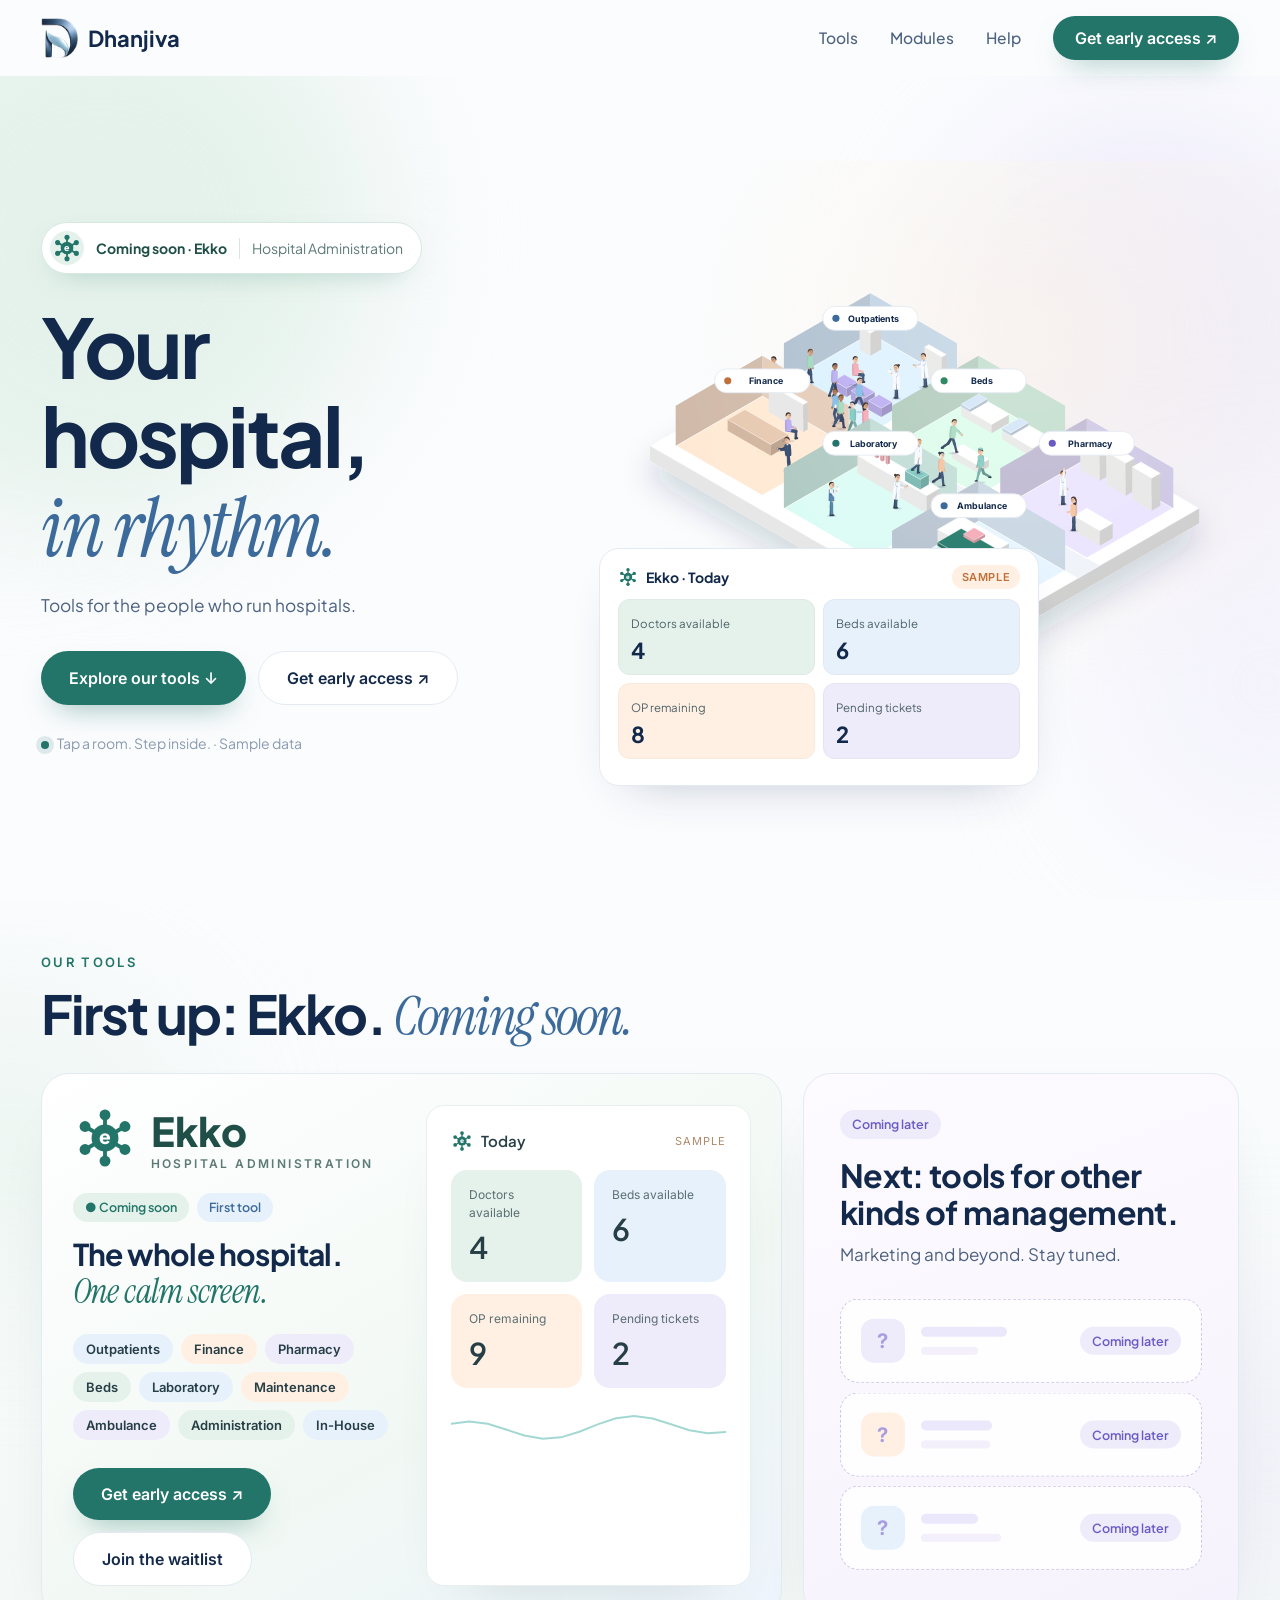
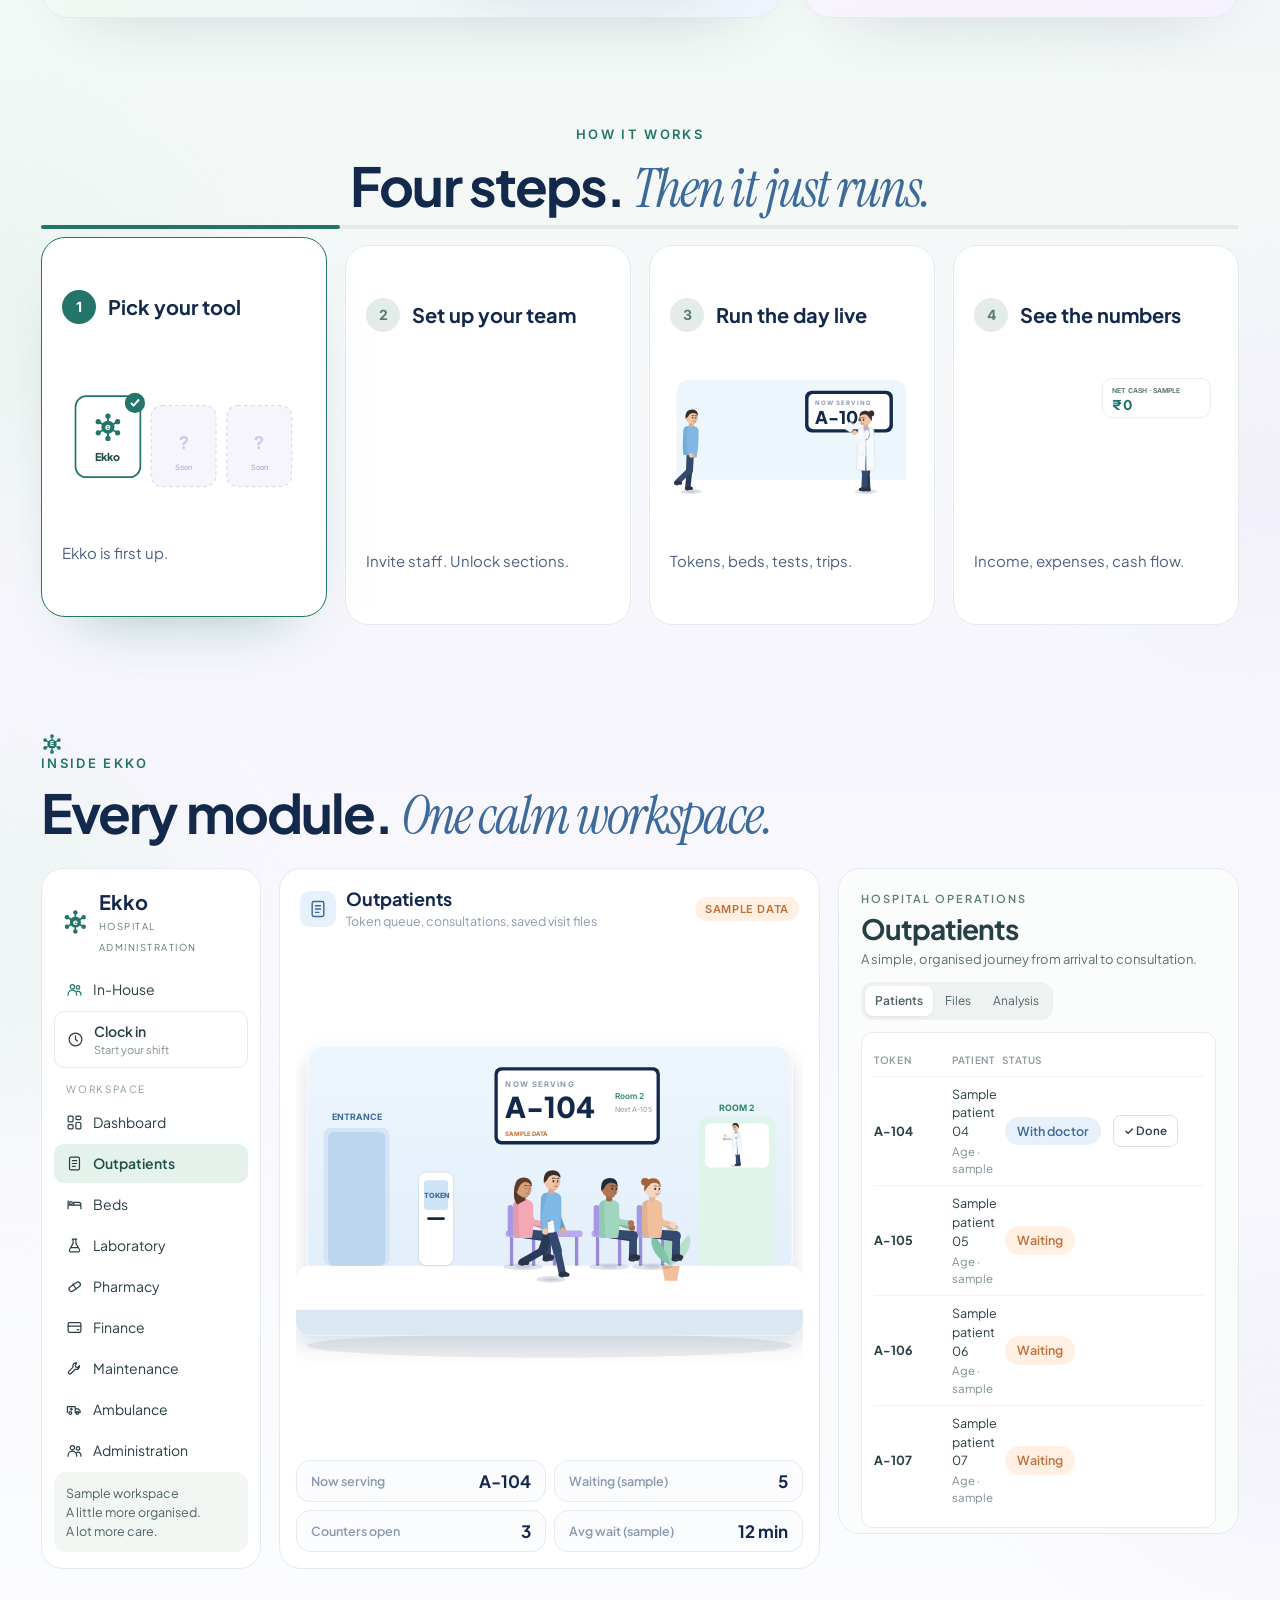
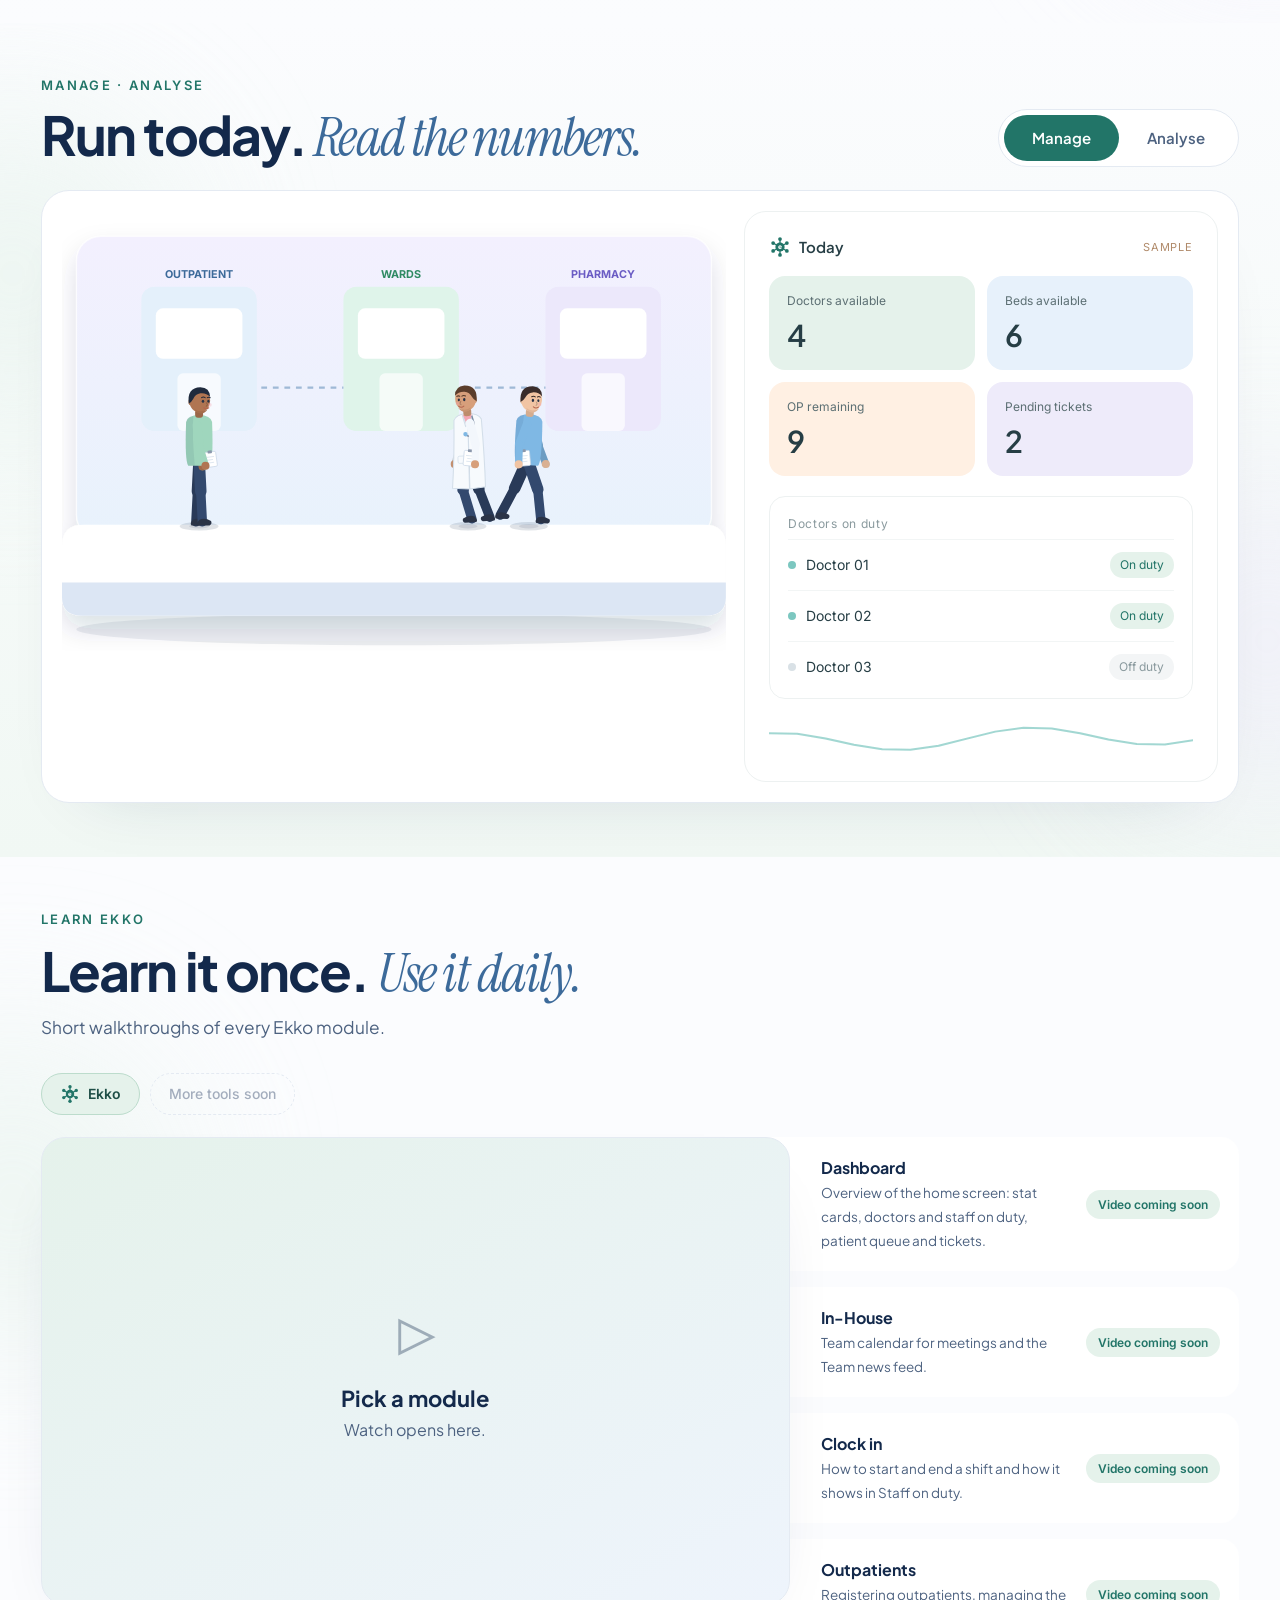
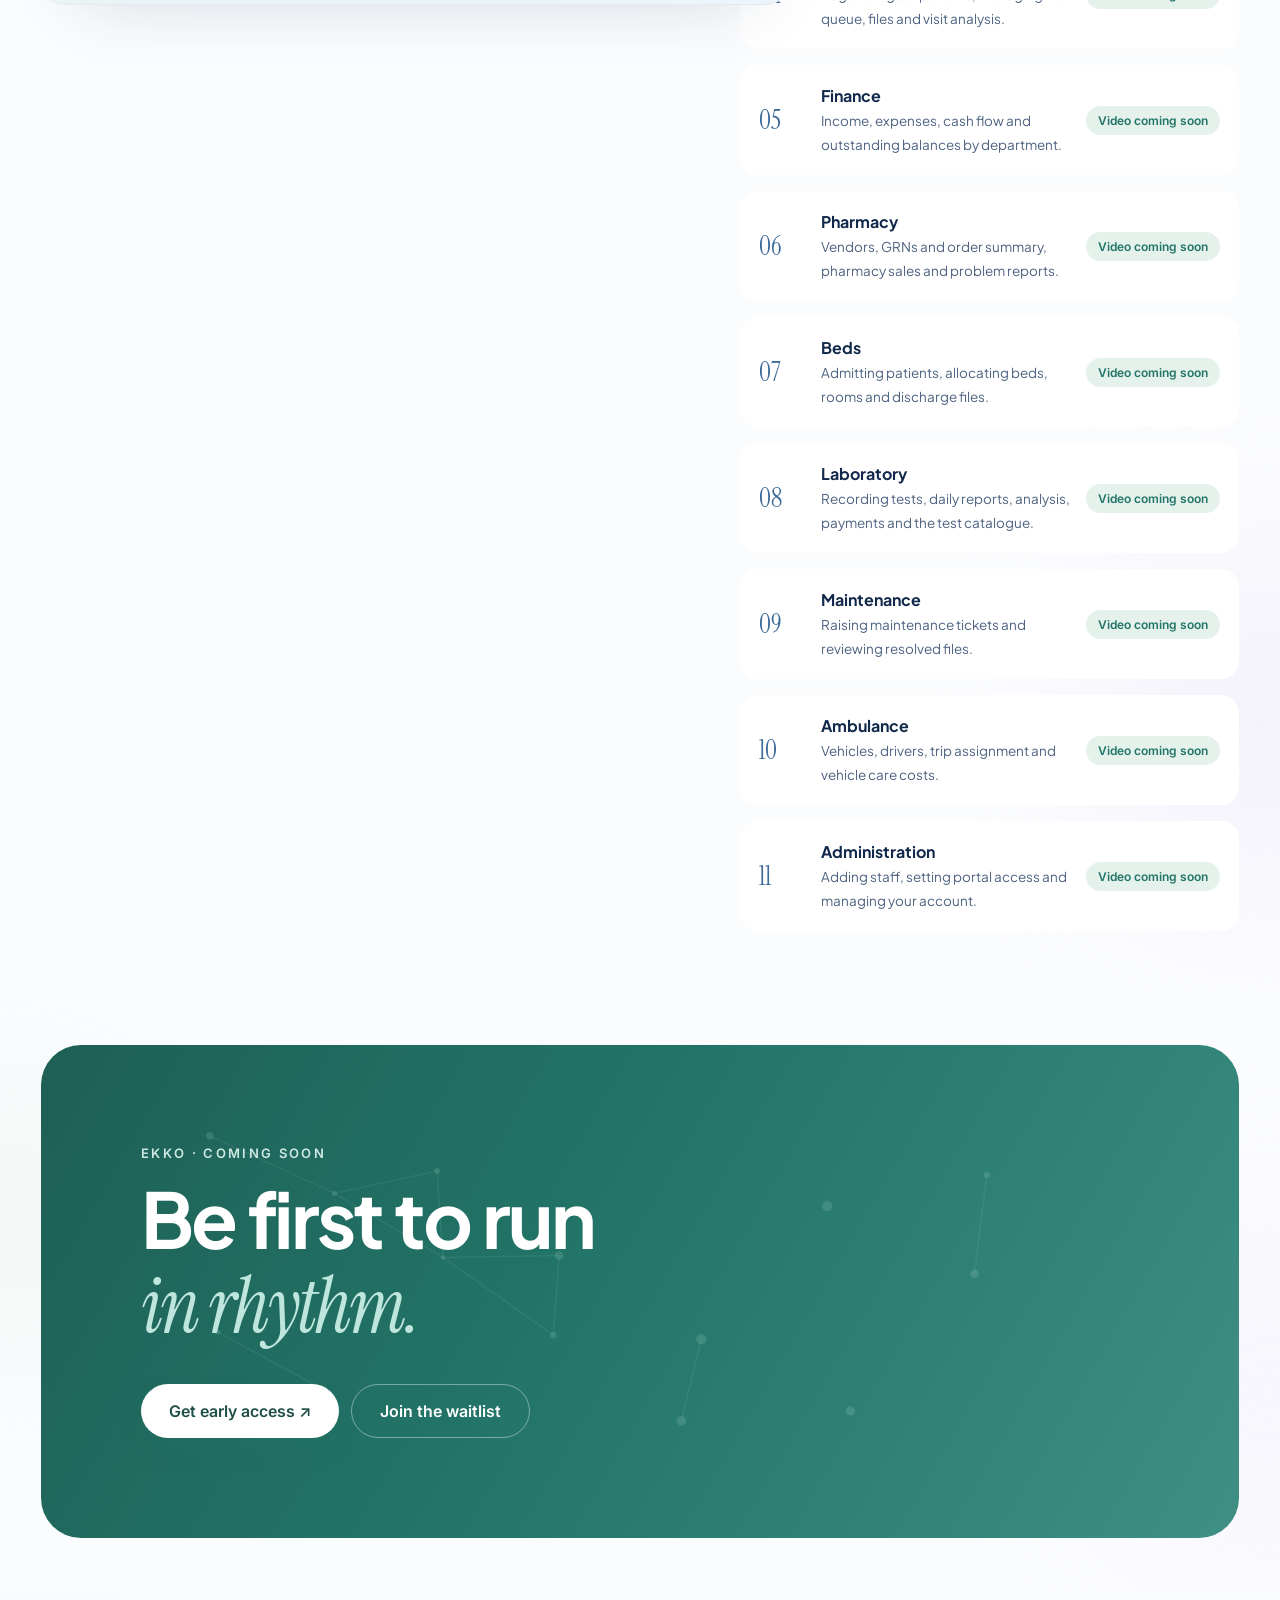
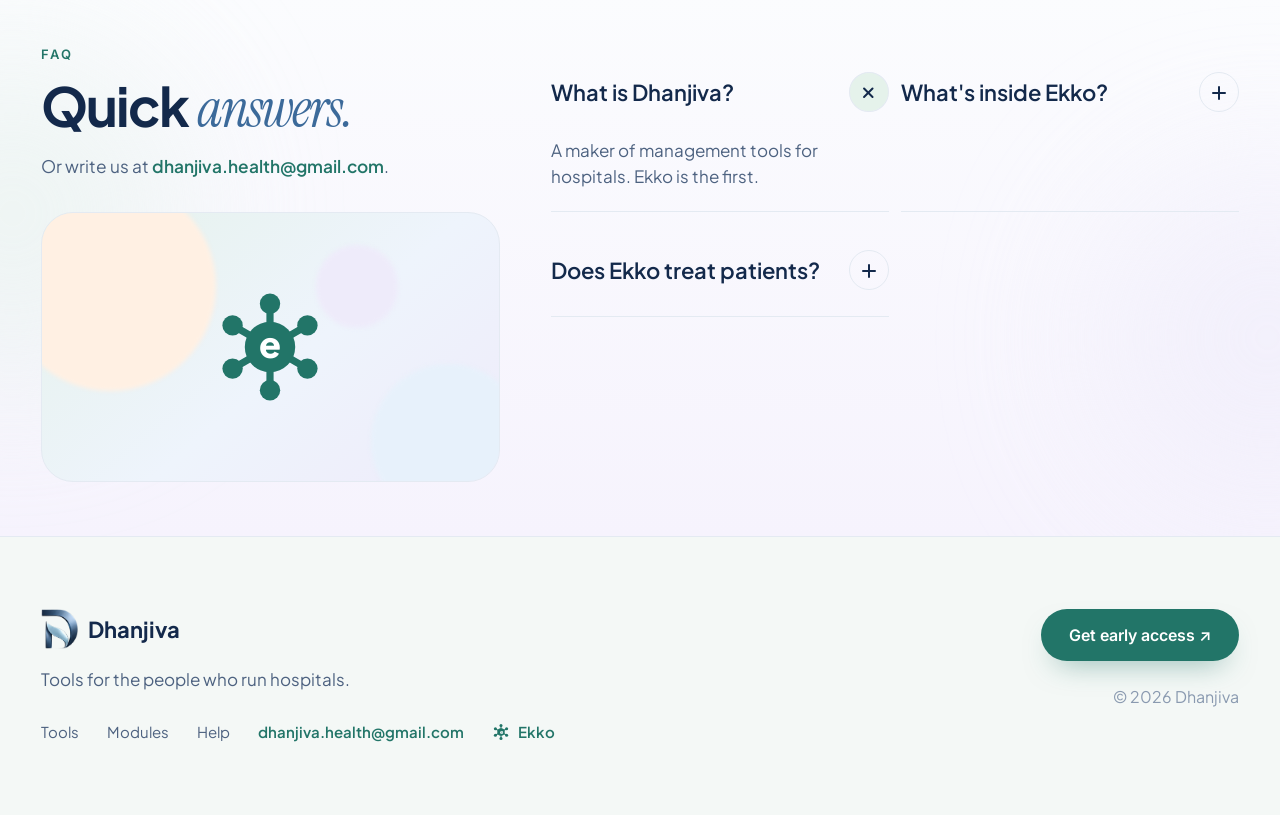
==== index.html @ 7e6f2e11 "Add the Dhanjiva static site at the repository root. The Learn Ekko walkthroughs stay out of this pu" ====
<!doctype html>
<html lang="en">
<head>
<meta charset="utf-8">
<meta name="viewport" content="width=device-width, initial-scale=1">
<title>Dhanjiva — Tools for the people who run hospitals</title>
<meta name="description" content="Dhanjiva builds management tools for hospitals. Coming soon: Ekko, hospital administration: a little more organised, a lot more care.">
<meta name="theme-color" content="#fbfcfe">
<link rel="canonical" href="https://dhanjiva.com/">
<meta property="og:title" content="Dhanjiva — Your hospital, in rhythm.">
<meta property="og:description" content="Tools for the people who run hospitals. Ekko is coming first: hospital administration in one calm workspace.">
<meta property="og:type" content="website">
<meta property="og:image" content="assets/logo-mark.png">
<meta name="twitter:card" content="summary">
<link rel="icon" href="favicon.ico" sizes="any">
<link rel="icon" type="image/png" sizes="32x32" href="assets/favicon-32.png">
<link rel="apple-touch-icon" href="assets/apple-touch-icon.png">
<link rel="preconnect" href="https://fonts.googleapis.com">
<link rel="preconnect" href="https://fonts.gstatic.com" crossorigin>
<link href="https://fonts.googleapis.com/css2?family=Instrument+Serif:ital@0;1&family=Inter:wght@400;500;600;700;800&family=Plus+Jakarta+Sans:wght@500;600;700;800&display=swap" rel="stylesheet">
<link rel="stylesheet" href="css/site.css">
</head>
<body>
<a class="skip" href="#tools">Skip to tools</a>
<header class="site-header" id="hdr">
  <a class="brand" href="#hero" aria-label="Dhanjiva home"><img src="assets/logo-mark.png" width="40" height="42" alt="">Dhanjiva</a>
  <nav class="nav" aria-label="Main">
    <a href="#tools">Tools</a>
    <a href="#modules">Modules</a>
    <a href="#faq">Help</a>
    <a class="btn p" href="get-ekko.html" style="padding:12px 22px">Get early access ↗</a>
  </nav>
  <button class="burger" id="burger" aria-label="Open menu" aria-expanded="false" aria-controls="mnav"><i></i></button>
</header>
<nav class="mobile-nav" id="mnav" hidden>
  <a href="#tools">Tools</a>
  <a href="#modules">Modules</a>
  <a href="#faq">Help</a>
  <a class="btn p" href="get-ekko.html">Get early access ↗</a>
  <a href="mailto:dhanjiva.health@gmail.com">Contact</a>
</nav>

<main>
<section class="sec" id="hero">
  <div class="blob" style="width:560px;height:560px;background:#e5f2eb;left:-180px;top:-120px"></div>
  <div class="blob" style="width:420px;height:420px;background:#eeebfa;right:-80px;top:40px"></div>
  <div class="wrap hero-grid">
    <div class="hero-copy">
      <div class="rv feat"><span id="ekko-mark"></span><b>Coming soon · Ekko</b><i>Hospital Administration</i></div>
      <h1 class="rv" style="margin:28px 0 20px">Your hospital,<br><em class="s">in rhythm.</em></h1>
      <p class="lead rv">Tools for the people who run hospitals.</p>
      <div class="rv" style="display:flex;flex-wrap:wrap;gap:12px;margin-top:32px">
        <a class="btn p" href="#tools">Explore our tools ↓</a>
        <a class="btn g" href="get-ekko.html">Get early access ↗</a>
      </div>
      <p class="rv" style="margin-top:28px;font-size:14px;color:var(--mute)"><span class="live"></span>Tap a room. Step inside. · Sample data</p>
    </div>
    <div class="hero-stage rv" id="hero-stage">
      <svg id="iso" viewBox="0 0 1120 900" role="img" aria-label="Animated hospital cross-section"></svg>
      <div class="hero-kpi" id="hmini" aria-live="polite"></div>
      <div class="zoom-panel card" id="zoomp" hidden>
        <div style="display:flex;justify-content:space-between;align-items:center;gap:12px;margin-bottom:8px;flex-wrap:wrap">
          <div><div class="eyebrow" id="zeye">Outpatients · live</div><div style="font:700 24px 'Plus Jakarta Sans';margin-top:4px" id="ztitle">Every token. <em class="s">In order.</em></div></div>
          <button class="btn g" id="back" type="button" style="padding:10px 18px">← Back</button>
        </div>
        <svg id="zsvg" viewBox="40 30 920 560"></svg>
        <div id="zdata" class="exp-data" style="margin-top:8px"></div>
      </div>
    </div>
  </div>
</section>

<section class="sec" id="tools" style="background:linear-gradient(#fbfcfe,#f3f9f6)">
  <div class="wrap">
    <div class="rv"><div class="eyebrow">Our tools</div>
    <h2 style="margin-top:14px">First up: Ekko. <em class="s">Coming soon.</em></h2></div>
    <div class="tools-grid">
      <div class="card ek-card rv" id="ekcard">
        <div>
          <div style="display:flex;gap:14px;align-items:center" id="ek-brand"></div>
          <div style="display:flex;gap:8px;margin:22px 0 14px"><span class="pl pm">● Coming soon</span><span class="pl pb">First tool</span></div>
          <p style="font:700 30px 'Plus Jakarta Sans';line-height:1.2;letter-spacing:-.02em">The whole hospital.<br><em class="s" style="color:var(--teal);font-size:34px">One calm screen.</em></p>
          <div id="chips" style="display:flex;flex-wrap:wrap;gap:8px;margin:22px 0 28px"></div>
          <div style="display:flex;flex-wrap:wrap;gap:12px">
            <a class="btn p" href="get-ekko.html">Get early access ↗</a>
            <a class="btn g" href="get-ekko.html">Join the waitlist</a>
          </div>
        </div>
        <div class="ek-prev" id="ekprev" aria-hidden="true"></div>
      </div>
      <div class="card soon-card rv" id="soon">
        <span class="pl pv">Coming later</span>
        <div style="font:700 32px 'Plus Jakarta Sans';margin-top:18px;letter-spacing:-.02em;line-height:1.15">Next: tools for other kinds of management.</div>
        <p class="lead" style="font-size:17px;margin-top:12px">Marketing and beyond. Stay tuned.</p>
        <div id="soontiles" style="margin-top:28px;display:grid;gap:12px"></div>
      </div>
    </div>
  </div>
</section>

<section class="sec" id="how" style="background:linear-gradient(#f3f9f6,#f7f6fd)">
  <div class="wrap">
    <div class="rv" style="text-align:center"><div class="eyebrow">How it works</div>
    <h2 style="margin-top:14px">Four steps. <em class="s">Then it just runs.</em></h2></div>
    <div class="how-track">
      <div class="how-bar"><i id="hbar"></i></div>
      <div class="how-grid" id="how-grid" role="list"></div>
    </div>
  </div>
</section>

<section class="sec" id="inside" style="background:linear-gradient(#f7f6fd,#fbfcfe)">
  <div class="wrap">
    <div class="rv"><div class="eyebrow" id="inside-eye"></div>
    <h2 style="margin-top:12px">Every module. <em class="s">One calm workspace.</em></h2></div>
    <div class="exp rv">
      <div class="sb" id="sbar" role="tablist" aria-label="Ekko modules"></div>
      <div class="exp-scene">
        <div id="ctitle" style="display:flex;justify-content:space-between;align-items:center;gap:8px;flex-wrap:wrap;padding:2px 4px 8px"></div>
        <svg id="csvg" viewBox="40 30 920 560" role="img" aria-label="Live module scene"></svg>
        <div id="cdata" class="exp-data"></div>
      </div>
      <div class="eu" id="eui" aria-live="polite"></div>
    </div>
  </div>
</section>

<section class="sec" id="ma" style="background:linear-gradient(#fbfcfe,#f1f8f4)">
  <div class="wrap">
    <div style="display:flex;justify-content:space-between;align-items:flex-end;gap:20px;flex-wrap:wrap">
      <div class="rv"><div class="eyebrow">Manage · Analyse</div>
      <h2 style="margin-top:12px">Run today. <em class="s">Read the numbers.</em></h2></div>
      <div class="tabs rv" id="tabs" role="group" aria-label="View mode">
        <div class="pill" id="pill"></div>
        <button type="button" id="tm" class="on" aria-pressed="true">Manage</button>
        <button type="button" id="ta" aria-pressed="false">Analyse</button>
      </div>
    </div>
    <div class="card ma-box rv" id="mabox">
      <div id="mal"></div>
      <div class="eu" id="mar" style="max-height:none"></div>
    </div>
  </div>
</section>

<section class="sec" id="modules">
  <div class="wrap">
    <div class="rv"><div class="eyebrow">Learn Ekko</div>
    <h2 style="margin-top:14px">Learn it once. <em class="s">Use it daily.</em></h2>
    <p class="lead" style="margin-top:12px">Short walkthroughs of every Ekko module.</p></div>
    <div class="toolsel rv" id="toolsel" role="tablist" aria-label="Choose a tool"></div>
    <div class="learn-grid">
      <div class="player card rv" id="player">
        <div class="ph" id="pholder"><div><div style="font-size:48px;opacity:.35">▷</div><div style="font:700 22px 'Plus Jakarta Sans';margin-top:12px">Pick a module</div><p style="color:var(--ink2);margin-top:6px">Watch opens here.</p></div></div>
        <video id="mvid" controls playsinline preload="metadata"></video>
      </div>
      <div class="rv" id="modlist" role="list"></div>
    </div>
  </div>
</section>

<section class="sec" id="cta">
  <div class="wrap">
    <div class="band rv" id="bandc">
      <svg id="bsvg" viewBox="0 0 1620 600" aria-hidden="true"></svg>
      <div style="position:relative">
        <div class="eyebrow">Ekko · Coming soon</div>
        <h2 style="margin-top:16px;font-size:clamp(40px,6vw,92px)">Be first to run<br><em class="s">in rhythm.</em></h2>
        <div style="display:flex;flex-wrap:wrap;gap:12px;margin-top:36px">
          <a class="btn p" href="get-ekko.html">Get early access ↗</a>
          <a class="btn g" href="get-ekko.html">Join the waitlist</a>
        </div>
      </div>
    </div>
  </div>
</section>

<section class="sec" id="faq" style="background:linear-gradient(#fbfcfe,#f6f3fd)">
  <div class="wrap faq-grid">
    <div class="rv"><div class="eyebrow">FAQ</div>
    <h2 style="margin-top:14px">Quick <em class="s">answers.</em></h2>
    <p class="lead" style="margin-top:16px">Or write us at <a href="mailto:dhanjiva.health@gmail.com" style="color:var(--teal);font-weight:600">dhanjiva.health@gmail.com</a>.</p><div class="faq-vis" aria-hidden="true"><i class="o1"></i><i class="o2"></i><i class="o3"></i><span id="faqmark"></span></div>
    </div>
    <div class="rv" id="faqlist"></div>
  </div>
</section>
</main>

<footer>
  <div class="wrap foot">
    <div>
      <a class="brand" href="#hero"><img src="assets/logo-mark.png" width="40" height="42" alt="">Dhanjiva</a>
      <p style="color:var(--ink2);margin-top:18px;font-size:17px">Tools for the people who run hospitals.</p>
      <div class="foot-links">
        <a href="#tools">Tools</a><a href="#modules">Modules</a><a href="#faq">Help</a>
        <a href="mailto:dhanjiva.health@gmail.com" style="color:var(--teal);font-weight:600">dhanjiva.health@gmail.com</a>
        <span style="display:flex;gap:8px;align-items:center;color:var(--teal);font-weight:600" id="foot-ekko"></span>
      </div>
    </div>
    <div style="text-align:right">
      <a class="btn p" href="get-ekko.html">Get early access ↗</a>
      <p style="color:var(--mute);margin-top:24px">© 2026 Dhanjiva</p>
    </div>
  </div>
</footer>

<script src="js/chars.js"></script>
<script src="js/scenes.js"></script>
<script src="js/site-core.js"></script>
<script src="js/site.js"></script>
</body>
</html>
---- css/site.css ----
:root{--bg:#fbfcfe;--ink:#13294b;--ink2:#4d6280;--mute:#8a9ab0;--line:#e4eaf2;--steel:#3c6a9a;--teal:#227568;--teal2:#1f4f47;--mint:#e5f2eb;--ice:#e7f1fb;--lav:#eeebfa;--peach:#fff0e3;--mintd:#227568;--radius:28px;--font:"Plus Jakarta Sans",Inter,system-ui,sans-serif;--serif:"Instrument Serif",Georgia,serif}
*{margin:0;padding:0;box-sizing:border-box}
html{scroll-behavior:smooth}
body{font-family:var(--font);color:var(--ink);background:var(--bg);line-height:1.5;-webkit-font-smoothing:antialiased}
img,svg{display:block;max-width:100%}
a{color:inherit;text-decoration:none}
button{font:inherit;cursor:pointer;border:none;background:none;color:inherit}
.wrap{width:min(1180px,92vw);margin:0 auto}
.skip{position:absolute;left:-999px;top:0;background:#fff;padding:12px 18px;z-index:100;border-radius:8px}.skip:focus{left:16px;top:16px}
.eyebrow{font:600 13px Inter,system-ui;letter-spacing:.18em;text-transform:uppercase;color:var(--teal)}
h1,h2,h3{font-weight:700;letter-spacing:-.035em;line-height:1.08}
h1{font-size:clamp(42px,7vw,88px)}h2{font-size:clamp(34px,5.2vw,68px)}
em.s{font-family:var(--serif);font-style:italic;font-weight:400;color:var(--steel)}
.lead{font-size:clamp(17px,2vw,22px);color:var(--ink2);max-width:540px}
.btn{display:inline-flex;align-items:center;gap:10px;padding:16px 28px;border-radius:999px;font:600 16px Inter,system-ui;transition:transform .2s,box-shadow .2s}
.btn.p{background:var(--teal);color:#fff;box-shadow:0 14px 30px -14px #22756888}.btn.p:hover{transform:translateY(-2px)}
.btn.g{background:#fff;border:1px solid var(--line);color:var(--ink)}.btn.g:hover{border-color:#c9d6e6}
.btn:focus-visible,.sbi:focus-visible,.q-h:focus-visible,.mi:focus-visible,.chip:focus-visible{outline:3px solid #22756866;outline-offset:3px}
.pl{display:inline-block;padding:5px 12px;border-radius:99px;font-size:12.5px;font-weight:600}
.pm{background:var(--mint);color:var(--teal)}.pb{background:var(--ice);color:var(--steel)}.pv{background:var(--lav);color:#6a5bc4}.pp{background:var(--peach);color:#c0703a}
.chip{font:600 13px Inter;padding:7px 13px;border-radius:99px;color:#263e45}
.card{background:#fff;border:1px solid var(--line);border-radius:var(--radius);box-shadow:0 30px 70px -40px #13294b33}
.badge{font:600 11px Inter;letter-spacing:.06em;padding:5px 10px;border-radius:99px;background:var(--peach);color:#c0703a;text-transform:uppercase}
.feat{display:inline-flex;align-items:center;gap:12px;padding:8px 18px 8px 8px;border-radius:99px;background:#fff;border:1px solid #d7e8e2;box-shadow:0 10px 30px -18px #22756888;font-size:14px}.feat>span{width:34px;height:34px;border-radius:50%;background:var(--mint);display:grid;place-items:center}.feat b{color:var(--teal2)}.feat i{font-style:normal;color:#5c7a76;padding-left:12px;border-left:1px solid #d7e8e2}
/* header */
.site-header{position:sticky;top:0;z-index:50;height:76px;display:flex;align-items:center;justify-content:space-between;padding:0 max(4vw,24px);background:rgba(251,252,254,.86);backdrop-filter:blur(16px);border-bottom:1px solid transparent;transition:border-color .3s}
.site-header.scrolled{border-color:var(--line)}
.brand{display:flex;align-items:center;gap:10px;font:700 22px var(--font)}.brand img{height:40px;width:auto}
.nav{display:flex;gap:32px;align-items:center;font-size:15.5px;font-weight:500;color:var(--ink2)}
.nav a:hover{color:var(--ink)}
.burger{display:none;width:44px;height:44px;border-radius:50%;border:1px solid var(--line);place-items:center}.burger i{display:block;width:18px;height:2px;background:var(--ink);box-shadow:0 6px 0 var(--ink),0 -6px 0 var(--ink)}
.mobile-nav{display:none;position:fixed;inset:76px 0 0;background:var(--bg);z-index:49;padding:32px 6vw;flex-direction:column;gap:22px;font-size:28px;font-weight:600}
.mobile-nav.open{display:flex}
/* sections */
.sec{position:relative;padding:110px 0;overflow:hidden}
.sec .blob{position:absolute;border-radius:50%;filter:blur(70px);pointer-events:none;z-index:0}
.sec>*{position:relative;z-index:1}
.rv{opacity:0;transform:translateY(36px);transition:opacity .7s ease,transform .7s ease}.rv.in{opacity:1;transform:none}
/* hero */
#hero{padding:40px 0 80px;min-height:min(920px,100vh)}
.hero-grid{display:grid;grid-template-columns:1fr 1.15fr;gap:40px;align-items:center}
.hero-copy{padding-top:40px}
.hero-stage{position:relative;min-height:560px}
#iso{width:100%;height:560px;overflow:visible}
.hero-kpi{position:absolute;left:4%;bottom:4%;width:min(360px,90%);padding:16px 18px;border-radius:20px;background:#fff;border:1px solid var(--line);box-shadow:0 20px 50px -30px #13294b55}
.hero-kpi .kg{display:grid;grid-template-columns:1fr 1fr;gap:8px;margin-top:10px}
.hero-kpi .kc{border-radius:12px;padding:10px 12px}.hero-kpi .kc b{display:block;font:700 22px var(--font);margin-top:2px}.hero-kpi .kc small{font-size:11.5px;color:#4d6266}
.zoom-panel{display:none;position:absolute;inset:0;padding:22px;border-radius:28px;background:#fff;border:1px solid var(--line);box-shadow:0 40px 80px -40px #13294b66;z-index:5;flex-direction:column}
.zoom-panel.open{display:flex}
#zsvg{flex:1;width:100%;min-height:280px}
.room-hit{cursor:pointer}
/* tools */
.tools-grid{display:grid;grid-template-columns:1.7fr 1fr;gap:24px;margin-top:48px}
.ek-card{padding:40px;display:grid;grid-template-columns:1fr 1fr;gap:28px;background:linear-gradient(150deg,#fff,#f1f8f4 60%,#eef4fc)}
.ek-prev{border-radius:18px;background:#fff;border:1px solid #e3ece9;overflow:hidden;height:420px;position:relative}
.ek-prev-inner{width:860px;height:870px;transform:scale(.48);transform-origin:0 0;display:grid;grid-template-columns:270px 1fr}
.soon-card{padding:36px;background:linear-gradient(160deg,#fdfbff,#f6f2fd)}
/* how */
.how-track{position:relative;margin-top:56px}
.how-bar{position:absolute;left:0;right:0;top:-20px;height:4px;border-radius:2px;background:#e3ece9}.how-bar i{display:block;height:100%;width:0;background:var(--teal);border-radius:2px;transition:width .5s}
.how-grid{display:grid;grid-template-columns:repeat(4,1fr);gap:18px}
.hs{padding:24px;border-radius:24px;border:1.5px solid var(--line);background:#fff;cursor:pointer;transition:transform .25s,box-shadow .25s,border-color .25s;text-align:left;height:100%;min-height:380px}
.hs:hover,.hs.on{border-color:var(--teal);box-shadow:0 30px 60px -40px #22756888;transform:translateY(-8px)}
.hn{width:34px;height:34px;border-radius:50%;display:grid;place-items:center;font:700 14px Inter;background:#e3ece9;color:#5c7a76;flex:none}.hs.on .hn{background:var(--teal);color:#fff}
.hs-top{display:flex;gap:12px;align-items:center;margin-bottom:12px}.hs-top b{font-size:20px}
/* explorer */
.exp{display:grid;grid-template-columns:260px minmax(0,1.2fr) minmax(280px,1fr);gap:18px;margin-top:36px;min-height:640px}
.sb{padding:16px 12px;border-radius:22px;background:#fff;border:1px solid var(--line);display:flex;flex-direction:column;font-size:14px}
.sbl{display:flex;gap:10px;align-items:center;padding:4px 8px 14px}.sbl b{font:700 20px var(--font);display:block}.sbl small{font-size:9.5px;letter-spacing:.16em;color:#5c7a76}
.sbi{display:flex;gap:10px;align-items:center;padding:9px 12px;border-radius:10px;margin-bottom:2px;width:100%;text-align:left;color:#263e45}.sbi>span{width:17px;height:17px;display:block;flex:none}
.sbi.on,.sbi.on2{background:var(--mint);font-weight:600;color:var(--teal2)}.sbi.box2{border:1px solid #e3ece9;margin-bottom:8px}
.sbh{font-size:10px;letter-spacing:.18em;color:#8a9a9e;padding:6px 12px}
.sbf{margin-top:auto;background:#f2f7f4;border-radius:12px;padding:12px;font-size:12.5px;color:#4d6266}
.exp-scene{padding:16px;border-radius:22px;background:#fff;border:1px solid var(--line);display:flex;flex-direction:column}
#csvg{width:100%;flex:1;min-height:360px}
.exp-data{display:grid;grid-template-columns:1fr 1fr;gap:8px;margin-top:10px}
.eu{padding:22px;border-radius:22px;background:#fbfcfc;border:1px solid var(--line);overflow:auto;max-height:640px;font-size:14px;color:#263e45}
.eu .eb{font-size:11px;letter-spacing:.18em;color:#5c7a76;font-weight:600}.eu h3{font:700 28px var(--font);margin:4px 0}.eu .sub{font-size:13px;color:#5c6f73;margin-bottom:12px}
.et{display:inline-flex;flex-wrap:wrap;gap:2px;padding:4px;border-radius:12px;background:#eef3f2;margin-bottom:12px}.et span{padding:6px 10px;border-radius:8px;font-size:12px;color:#4d6266}.et span.on{background:#fff;font-weight:600;box-shadow:0 1px 3px #0001}
.kg{display:grid;grid-template-columns:1fr 1fr;gap:8px;margin-bottom:10px}.kc{border-radius:12px;padding:12px;border:1px solid #00000008}.kl{display:flex;gap:6px;align-items:center;font-size:12.5px;font-weight:600}.kc b{display:block;font:600 26px var(--font);margin-top:4px}.kc small{font-size:11px;color:#5c6f73}
.bx{background:#fff;border:1px solid #e6eceb;border-radius:12px;padding:12px;margin-bottom:8px}.bx small{display:block;font-size:11.5px;color:#7d8f95;margin-top:2px}
.tr{display:grid;gap:8px;align-items:center;padding:8px 0;border-bottom:1px solid #f0f3f3;font-size:12.5px}.tr:last-child{border:none}.tr.th{font-size:10px;letter-spacing:.06em;color:#8a9a9e;font-weight:600}
.bt{display:inline-block;padding:6px 10px;border-radius:8px;border:1px solid #d8e2e0;background:#fff;font-size:11.5px;font-weight:600}.bt.dk{background:var(--teal);color:#fff;border-color:var(--teal)}
/* manage */
.tabs{display:inline-flex;padding:5px;border-radius:999px;background:#fff;border:1px solid var(--line);position:relative}
.tabs button{position:relative;z-index:1;padding:12px 28px;font-weight:600;font-size:15px;color:var(--ink2);border-radius:999px}
.tabs button.on{color:#fff}.tabs .pill{position:absolute;top:5px;bottom:5px;border-radius:999px;background:var(--teal);transition:left .35s,width .35s}
.ma-box{margin-top:36px;padding:20px;display:grid;grid-template-columns:1.25fr 1fr;gap:18px;min-height:560px}
/* learn */
.learn-grid{display:grid;grid-template-columns:1.15fr 1fr;gap:40px;margin-top:40px}
.player{position:relative;border-radius:24px;overflow:hidden;background:linear-gradient(150deg,#e5f2eb,#eef4fc);aspect-ratio:16/10;min-height:360px}
.player video{width:100%;height:100%;object-fit:cover;display:none}.player video.show{display:block}
.player .ph{position:absolute;inset:0;display:grid;place-items:center;padding:24px;text-align:center}
.mi{display:grid;grid-template-columns:48px 1fr auto;gap:14px;align-items:center;padding:18px;border-radius:18px;border:1px solid transparent;margin-bottom:6px;width:100%;text-align:left;background:#fff}
.mi:hover,.mi.on{border-color:var(--line);box-shadow:0 14px 30px -20px #13294b55}
.mi .n{font:400 26px var(--serif);color:var(--steel)}.mi b{display:block;font-size:16px}.mi small{color:var(--ink2);font-size:13.5px}
.mi .tg{font:600 11px Inter;padding:5px 10px;border-radius:99px;background:var(--lav);color:#6a5bc4}
.mi .watch{font:600 12px Inter;padding:7px 12px;border-radius:99px;background:var(--mint);color:var(--teal)}
/* band */
.band{border-radius:40px;overflow:hidden;background:linear-gradient(120deg,#1f5f55,#227568 45%,#3f8f84);color:#fff;padding:clamp(48px,8vw,100px);position:relative;min-height:420px;display:flex;flex-direction:column;justify-content:center}
.band .eyebrow{color:#cfe9e2}.band h2{color:#fff}.band em.s{color:#bfe6dc}
.band .btn.p{background:#fff;color:var(--teal2)}.band .btn.g{border-color:#ffffff66;color:#fff;background:transparent}
#bsvg{position:absolute;inset:0;width:100%;height:100%;opacity:.35;pointer-events:none}
/* faq */
.faq-grid{display:grid;grid-template-columns:1fr 1.3fr;gap:60px}
.q{border-bottom:1px solid var(--line)}
.q-h{display:flex;justify-content:space-between;align-items:center;padding:26px 0;font:600 22px var(--font);width:100%;text-align:left;gap:16px}
.q-h i{width:40px;height:40px;border-radius:50%;border:1px solid var(--line);position:relative;flex:none;transition:transform .3s,background .3s}
.q-h i:before,.q-h i:after{content:"";position:absolute;left:12px;right:12px;top:19px;height:2px;background:var(--ink);border-radius:2px}
.q-h i:after{transform:rotate(90deg)}.q.open .q-h i{background:var(--mint);transform:rotate(45deg)}
.q-a{max-height:0;overflow:hidden;opacity:0;transition:max-height .4s,opacity .3s;color:var(--ink2);font-size:17px}
.q.open .q-a{max-height:200px;opacity:1;padding-bottom:22px}
/* footer */
footer{padding:72px 0;border-top:1px solid var(--line);background:#f4f8f6}
.foot{display:flex;justify-content:space-between;gap:40px;flex-wrap:wrap}
.foot-links{display:flex;gap:28px;margin-top:28px;color:var(--ink2);font-size:15px;align-items:center;flex-wrap:wrap}
.live{display:inline-block;width:8px;height:8px;border-radius:50%;background:var(--teal);box-shadow:0 0 0 5px #22756822;margin-right:8px}
/* get-ekko page */
.coming{min-height:100vh;display:grid;place-items:center;padding:100px 0 60px;position:relative;overflow:hidden}
.coming-card{width:min(560px,92vw);padding:48px;border-radius:32px;position:relative;z-index:1}
.fld{position:relative;margin-bottom:14px}
.fld label{display:block;font-size:12px;font-weight:600;letter-spacing:.04em;color:var(--mute);margin-bottom:6px}
.fld input,.fld select{width:100%;height:52px;border-radius:14px;border:1px solid var(--line);background:#fff;padding:0 16px;font:16px var(--font);color:var(--ink)}
.fld input:focus,.fld select:focus{outline:none;border-color:var(--teal);box-shadow:0 0 0 4px #2275681f}
.consent{display:flex;gap:12px;align-items:flex-start;font-size:14px;color:var(--ink2);margin:16px 0 24px}
.consent input{margin-top:3px;width:18px;height:18px;accent-color:var(--teal)}
.hp{position:absolute;left:-9999px;opacity:0;height:0;overflow:hidden}
.form-err{color:#b84a5f;font-size:14px;margin-top:10px}
.success{text-align:center;padding:20px 0}.success .check{width:72px;height:72px;border-radius:50%;background:var(--mint);display:grid;place-items:center;margin:0 auto 20px;font-size:32px;color:var(--teal)}
.orbit{position:absolute;inset:0;pointer-events:none}
@media(max-width:980px){
 .hero-grid,.tools-grid,.ek-card,.how-grid,.exp,.ma-box,.learn-grid,.faq-grid{grid-template-columns:1fr}
 .how-grid{grid-template-columns:1fr 1fr}
 .nav{display:none}.burger{display:grid}
 .hero-stage{min-height:420px}#iso{height:420px}
 .exp{min-height:auto}.eu{max-height:none}
 .ek-prev{height:320px}.ek-prev-inner{transform:scale(.37)}
}
@media(max-width:640px){
 .how-grid{grid-template-columns:1fr}
 .sec{padding:72px 0}
 .band{border-radius:24px;padding:48px 28px}
 .hero-kpi{position:relative;left:auto;bottom:auto;width:100%;margin-top:16px}
}
@media(prefers-reduced-motion:reduce){
 html{scroll-behavior:auto}
 .rv{opacity:1;transform:none;transition:none}
 .hs,.btn,.mi{transition:none}
}

/* light dashboard preview */
.ek-prev{height:auto;min-height:0;border:1px solid #e9efee;box-shadow:0 30px 60px -45px #1f4f4744;background:#fff}
.ld{padding:24px;font-family:Inter,system-ui;color:#263e45}
.ld-h{display:flex;justify-content:space-between;align-items:center;margin-bottom:18px}.ld-h span:first-child{display:flex;gap:8px;align-items:center}.ld-h b{font:600 15px var(--font)}
.ld-s{font-size:11px;letter-spacing:.08em;text-transform:uppercase;color:#b08a6a}
.ld-k{display:grid;grid-template-columns:1fr 1fr;gap:12px}.ld-k div{border-radius:16px;padding:16px 18px}.ld-k small{display:block;font-size:12px;color:#5c6f73}.ld-k b{display:block;font:600 30px var(--font);margin-top:6px;color:#263e45}
.ld-l{margin-top:20px;border:1px solid #edf1f1;border-radius:16px;padding:6px 18px}
.ld-t{font-size:12px;letter-spacing:.06em;color:#8a9a9e;padding:12px 0 6px}
.ld-r{display:flex;justify-content:space-between;align-items:center;padding:12px 0;border-top:1px solid #f2f5f5;font-size:14px}.ld-r span:first-child{display:flex;gap:10px;align-items:center}.ld-r i{width:8px;height:8px;border-radius:50%}
.ld-p{font-size:12px;padding:4px 10px;border-radius:99px;background:#f3f5f6;color:#8a9a9e}.ld-p.on{background:#e5f2eb;color:#227568}
.ld-sp{width:100%;height:40px;margin-top:18px;opacity:.7}
#mar{background:#fff;border:1px solid #edf1f1;padding:0}
.ma-box{box-shadow:0 30px 70px -50px #13294b33}
/* tool selector */
.toolsel{display:flex;gap:10px;flex-wrap:wrap;margin-top:32px}
.tp{display:inline-flex;align-items:center;gap:8px;padding:10px 18px;border-radius:999px;border:1px solid var(--line);background:#fff;font:600 14px Inter;color:var(--ink2)}
.tp.on{border-color:#bcdccc;background:var(--mint);color:var(--teal2)}
.tp.soon{border-style:dashed;color:#a3adbd;background:transparent;cursor:default;font-weight:500}


/* ===== full-screen layout pass ===== */
:root{--gut:clamp(24px,3.2vw,56px)}
.wrap{width:min(1760px,100%);padding:0 var(--gut);margin:0 auto}
.site-header{padding:0 var(--gut)}
.sec{padding:clamp(40px,6vh,72px) 0}
#hero{min-height:calc(100svh - 76px);padding:clamp(16px,3vh,40px) 0;display:flex;align-items:center}
#hero>.wrap{width:min(1760px,100%)}
.hero-grid{grid-template-columns:1fr 1.35fr;gap:clamp(24px,3vw,64px)}
.hero-copy{padding-top:0}
h1{font-size:clamp(44px,6.4vw,124px)}h2{font-size:clamp(34px,4.2vw,76px)}
.lead{font-size:clamp(17px,1.35vw,26px);max-width:720px}
.hero-stage{min-height:clamp(420px,72svh,900px)}
#iso{height:clamp(420px,72svh,900px)}
.hero-kpi{width:min(440px,90%)}
.tools-grid{gap:clamp(16px,1.6vw,32px)!important;margin-top:clamp(20px,3vh,40px)}
.ek-card{padding:clamp(28px,2.4vw,52px)!important}
#how h2{margin-bottom:0}.how-track{margin-top:clamp(20px,3vh,40px)}
.how-grid{gap:clamp(14px,1.4vw,28px)}
.hs{padding:clamp(20px,1.6vw,34px)}
#inside{min-height:100svh;display:flex;align-items:center}
#inside>.wrap{width:min(1760px,100%)}
.exp{grid-template-columns:clamp(220px,15vw,300px) minmax(0,1.35fr) minmax(300px,1fr);margin-top:clamp(18px,2.5vh,32px);min-height:clamp(520px,74svh,900px)}
#csvg{min-height:clamp(320px,46svh,620px)}
.eu{max-height:clamp(520px,74svh,900px)}
.ma-box{margin-top:clamp(18px,2.5vh,32px);min-height:clamp(480px,64svh,820px);grid-template-columns:1.4fr 1fr}
.learn-grid{grid-template-columns:1.35fr 1fr;gap:clamp(20px,2vw,40px);margin-top:clamp(18px,2.5vh,32px);align-items:start}
.player{position:sticky;top:96px;min-height:clamp(360px,52svh,720px)}
#modlist{display:grid;grid-template-columns:1fr;gap:10px}
@media(min-width:1700px){#modlist{grid-template-columns:1fr 1fr}}
.band{min-height:clamp(320px,52svh,620px)}
.faq-grid{grid-template-columns:minmax(0,1fr) minmax(0,1.5fr);gap:clamp(24px,4vw,80px);align-items:start}
#faqlist{display:grid;grid-template-columns:1fr 1fr;gap:12px;align-content:start}
.faq-vis{position:relative;margin-top:32px;height:clamp(220px,30svh,380px);border-radius:32px;background:linear-gradient(140deg,#e5f2eb,#eef4fc 55%,#eeebfa);overflow:hidden;display:grid;place-items:center;border:1px solid var(--line)}
.faq-vis i{position:absolute;border-radius:50%;filter:blur(2px);animation:fv 9s ease-in-out infinite alternate}
.faq-vis .o1{width:46%;aspect-ratio:1;background:#fff0e3;left:-8%;top:-12%}
.faq-vis .o2{width:34%;aspect-ratio:1;background:#e7f1fb;right:-6%;bottom:-14%;animation-delay:-3s}
.faq-vis .o3{width:18%;aspect-ratio:1;background:#eeebfa;right:22%;top:12%;animation-delay:-6s}
.faq-vis span{position:relative;animation:fv 7s ease-in-out infinite alternate}
@keyframes fv{to{transform:translate(14px,-12px) scale(1.06)}}
/* edge accents */
.sec::before,.sec::after{content:"";position:absolute;border-radius:50%;filter:blur(80px);opacity:.55;pointer-events:none;z-index:0;width:clamp(240px,26vw,520px);aspect-ratio:1;animation:fv 14s ease-in-out infinite alternate}
.sec::before{left:calc(-1*clamp(120px,12vw,260px));top:10%;background:#e5f2eb}
.sec::after{right:calc(-1*clamp(120px,12vw,260px));bottom:6%;background:#eeebfa;animation-delay:-7s}
#cta::before,#cta::after{opacity:.35}
footer .wrap{width:min(1760px,100%)}
/* get-ekko */
.coming{min-height:calc(100svh - 76px);padding:clamp(20px,4vh,48px) 0}
.coming-card{width:min(1440px,calc(100% - 2*var(--gut)));padding:clamp(28px,3vw,64px)}
#form-view{display:grid;grid-template-columns:minmax(0,.9fr) minmax(0,1.1fr);column-gap:clamp(28px,4vw,80px);align-items:start}
#form-view>*:not(form){grid-column:1}
#form-view>form{grid-column:2;grid-row:1/span 4;display:grid;grid-template-columns:1fr 1fr;column-gap:16px}
#form-view>form>*{grid-column:1/-1}
#form-view>form>.fld{grid-column:auto}
#form-view h1{font-size:clamp(40px,4.6vw,84px)!important}
#form-view .lead{font-size:clamp(17px,1.4vw,24px)!important}
.success{max-width:640px;margin:0 auto}
@media(max-width:980px){
 .hero-grid,.exp,.ma-box,.learn-grid,.faq-grid{grid-template-columns:1fr}
 #hero,#inside{min-height:0;display:block}
 .hero-stage,#iso{min-height:420px;height:420px}
 .exp,.ma-box{min-height:auto}.eu{max-height:none}
 .player{position:relative;top:0}
 #faqlist{grid-template-columns:1fr}
 #form-view{grid-template-columns:1fr}#form-view>form{grid-column:1;grid-row:auto}
}
@media(max-width:640px){
 .sec{padding:48px 0}
 #form-view>form{grid-template-columns:1fr}
 .faq-vis{height:180px}
}
.ge-vis{height:clamp(200px,32svh,360px);margin-top:8px}
@media(max-width:980px){.ge-vis{display:none}}
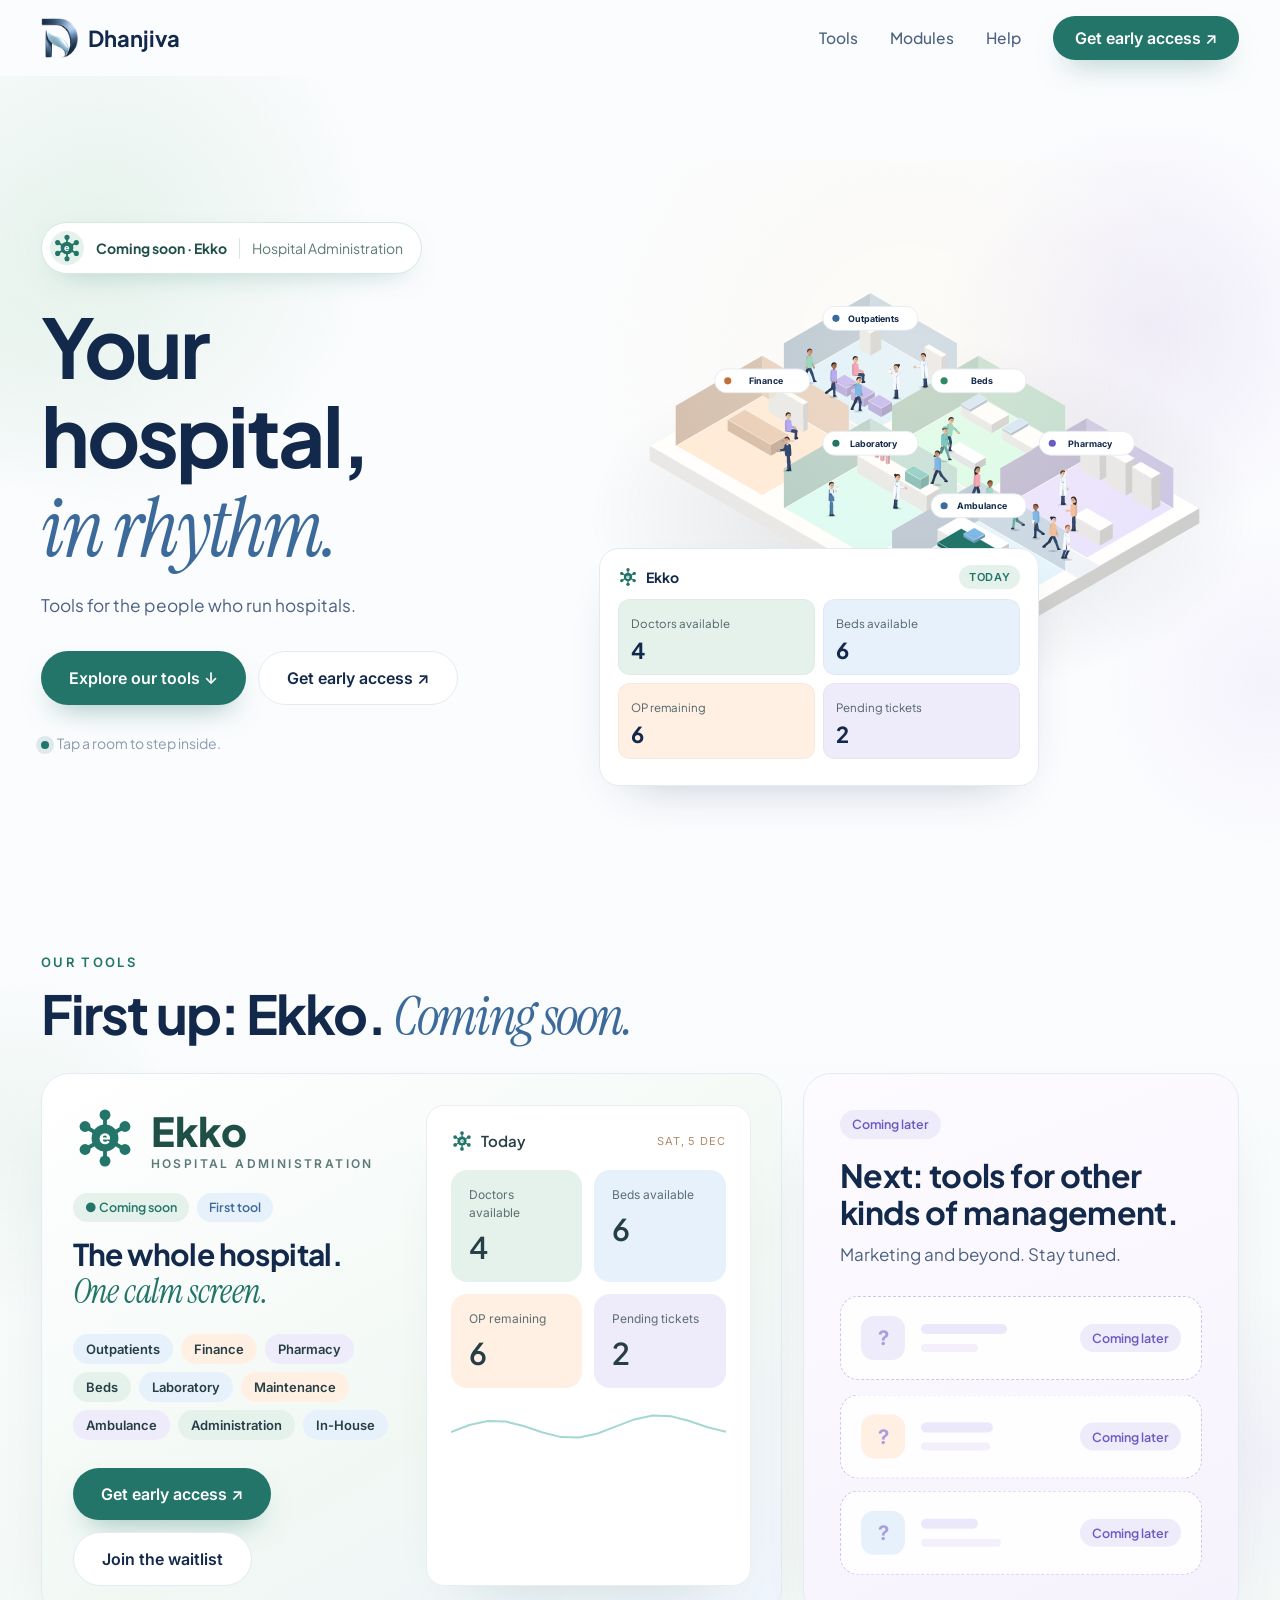
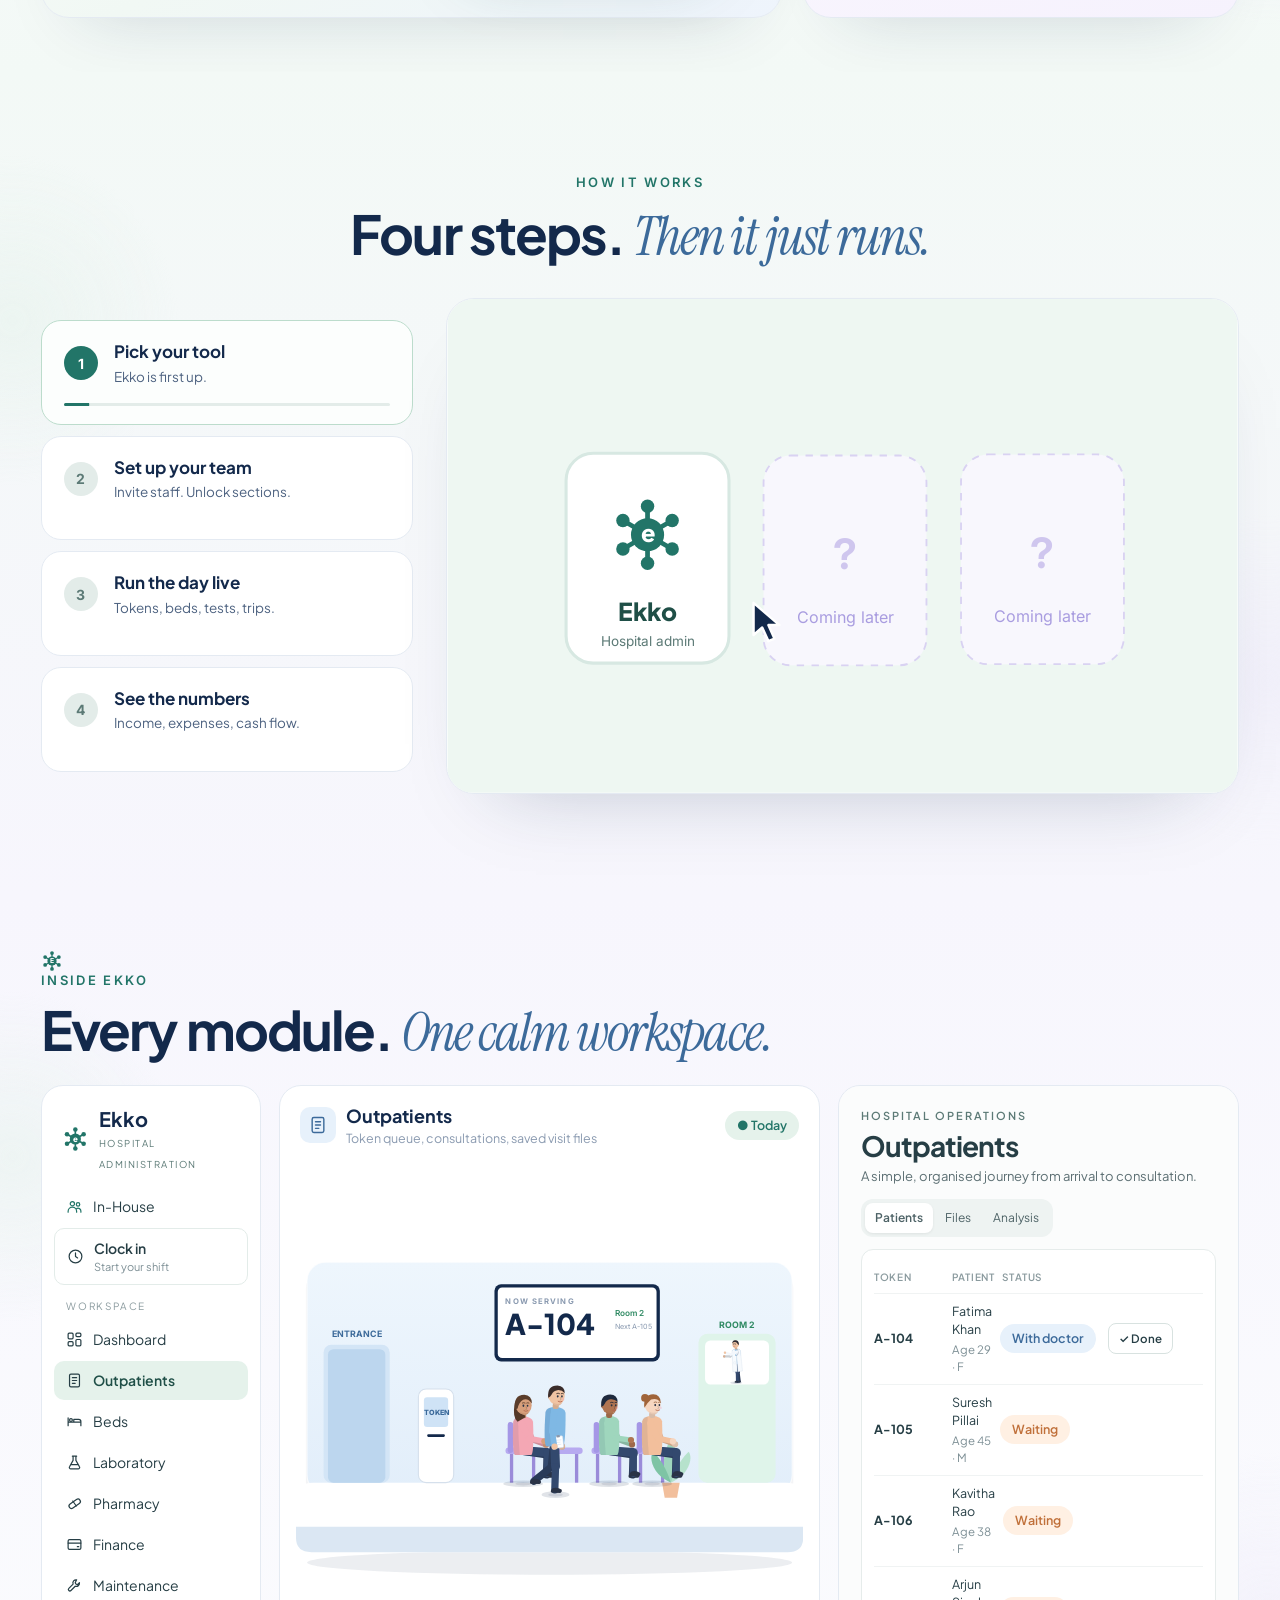
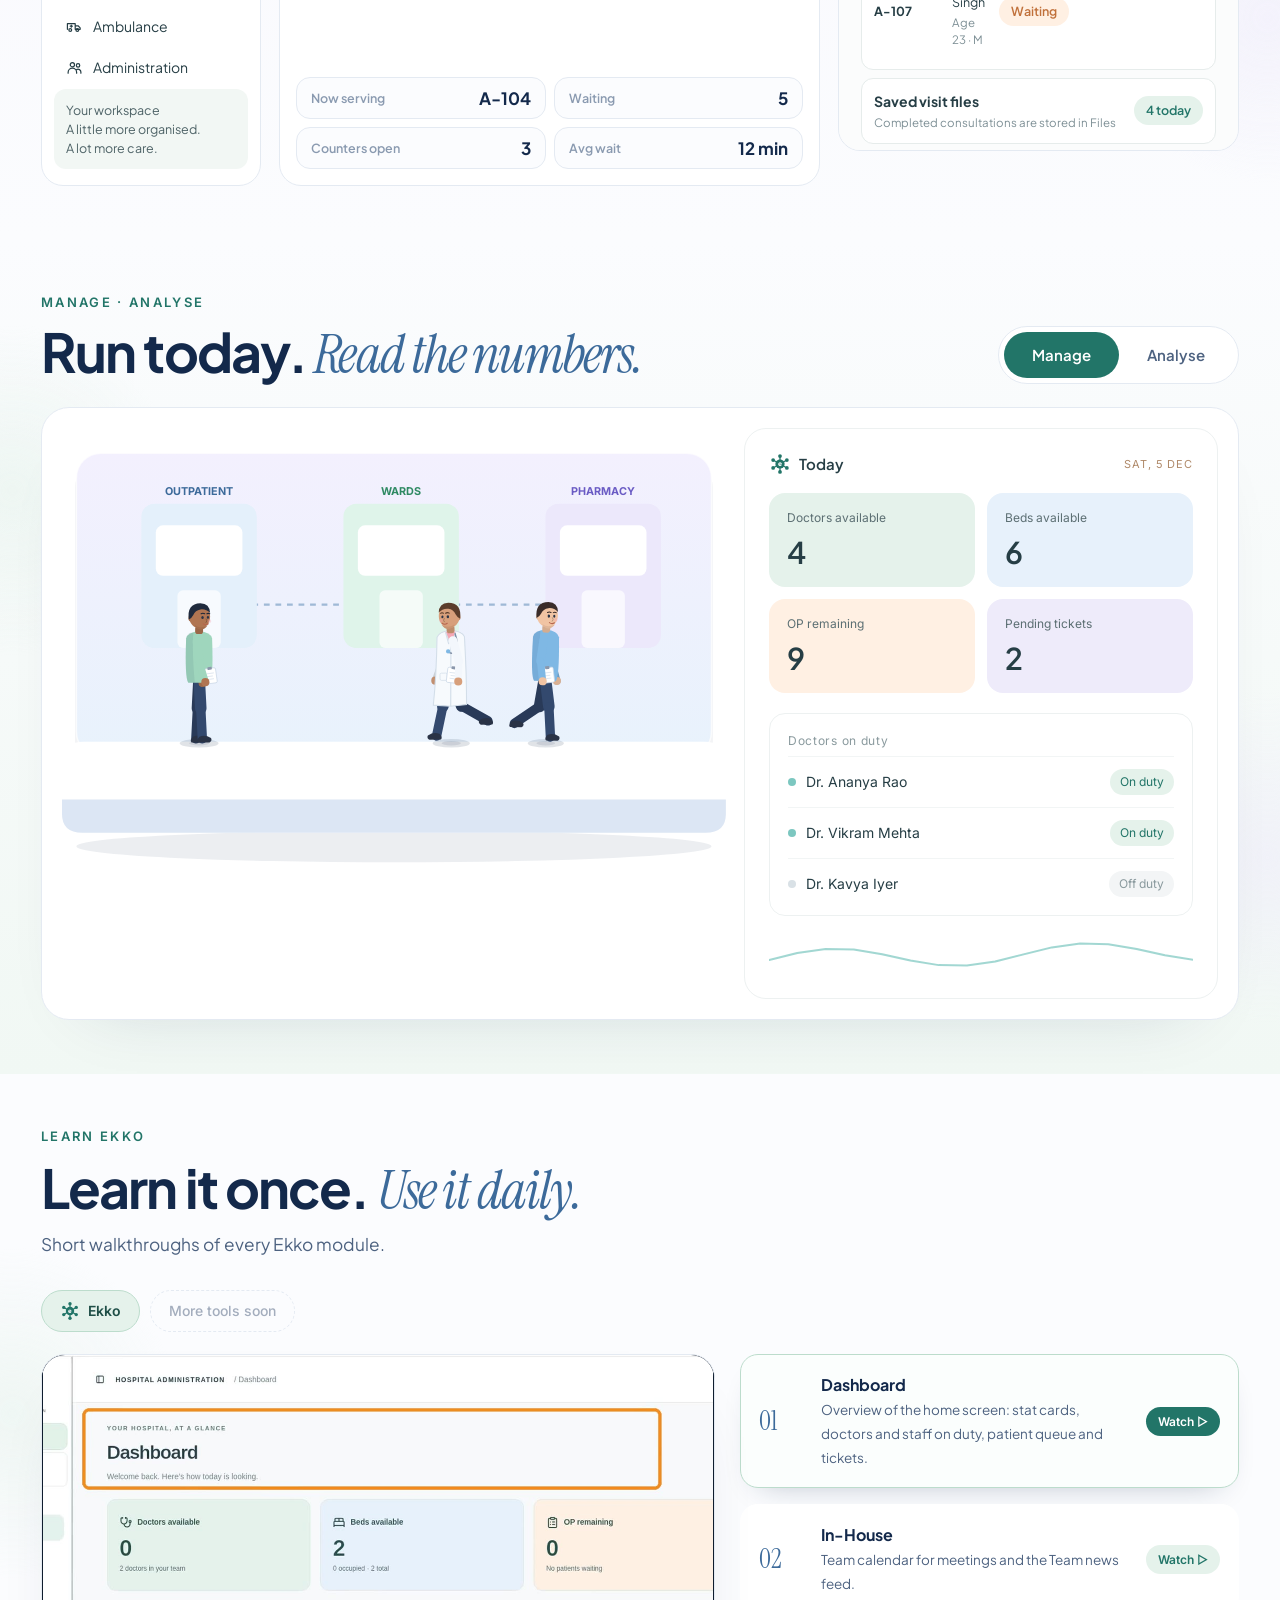
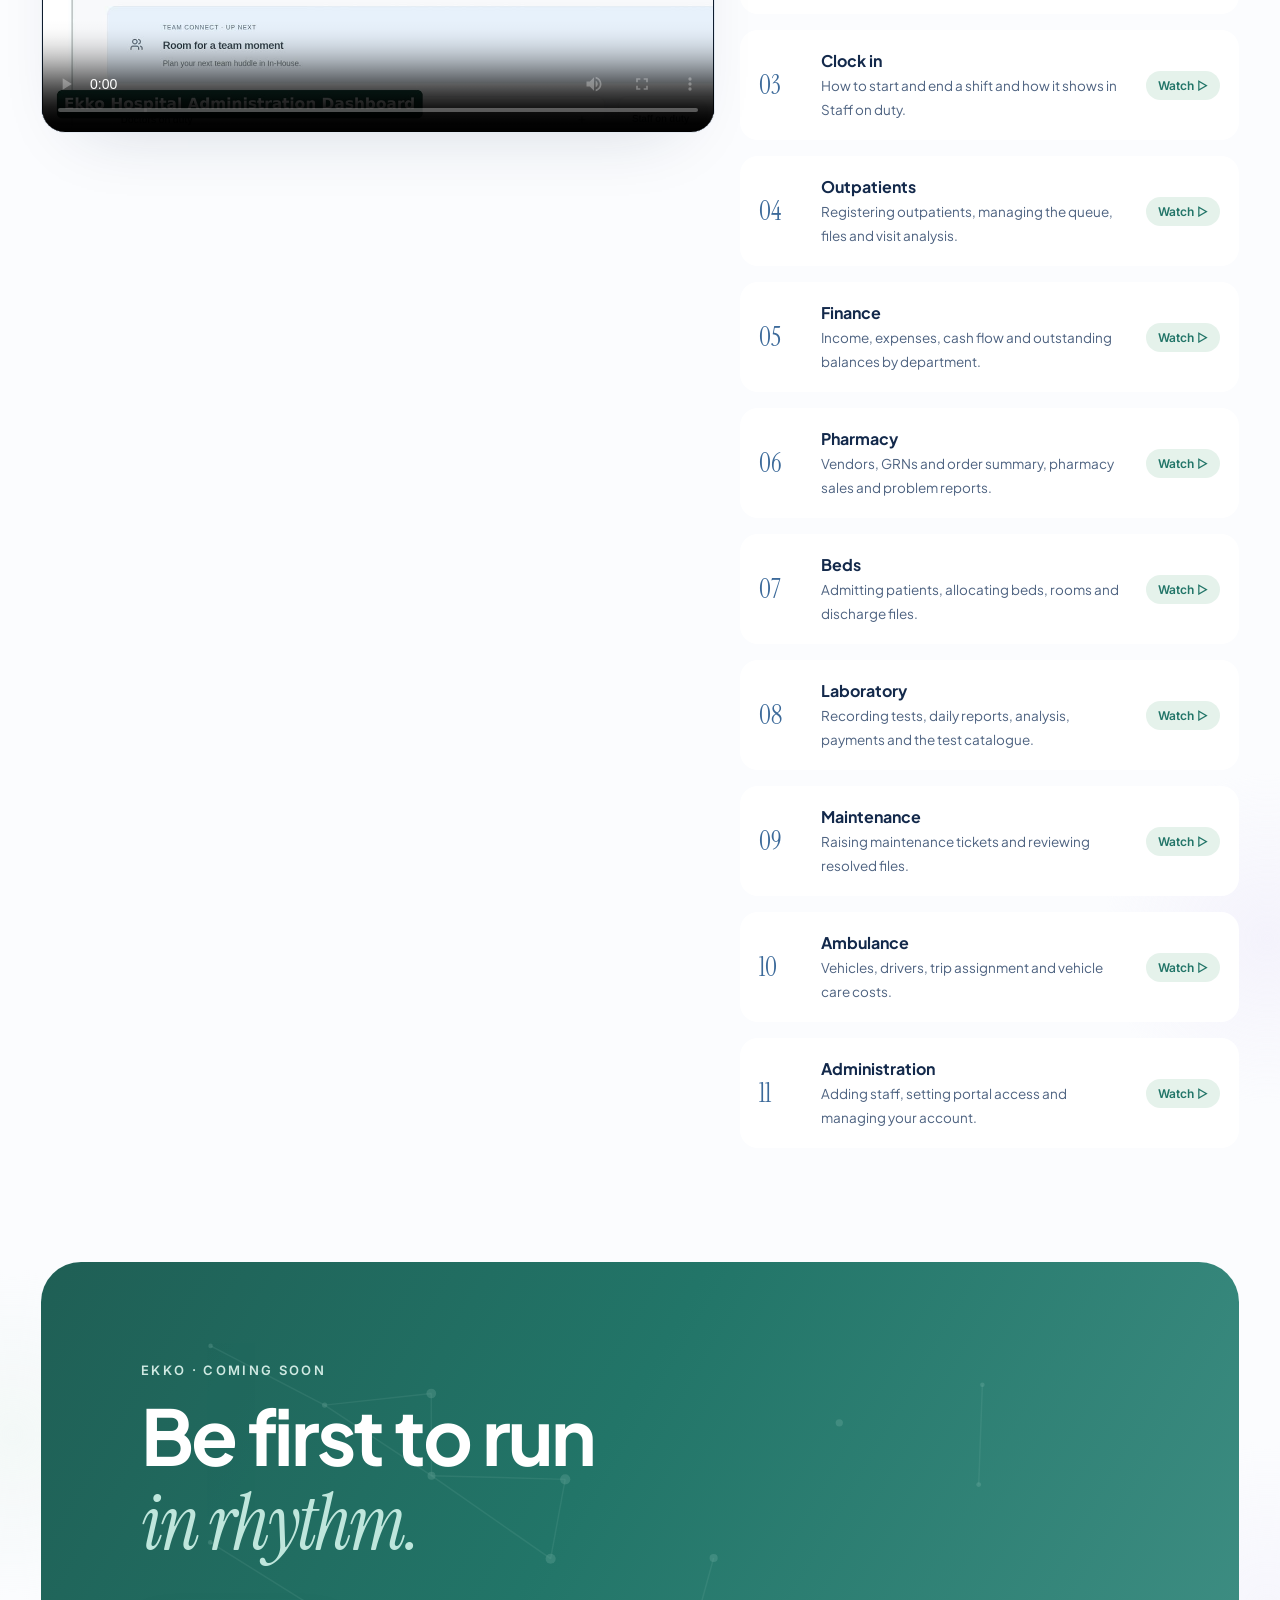
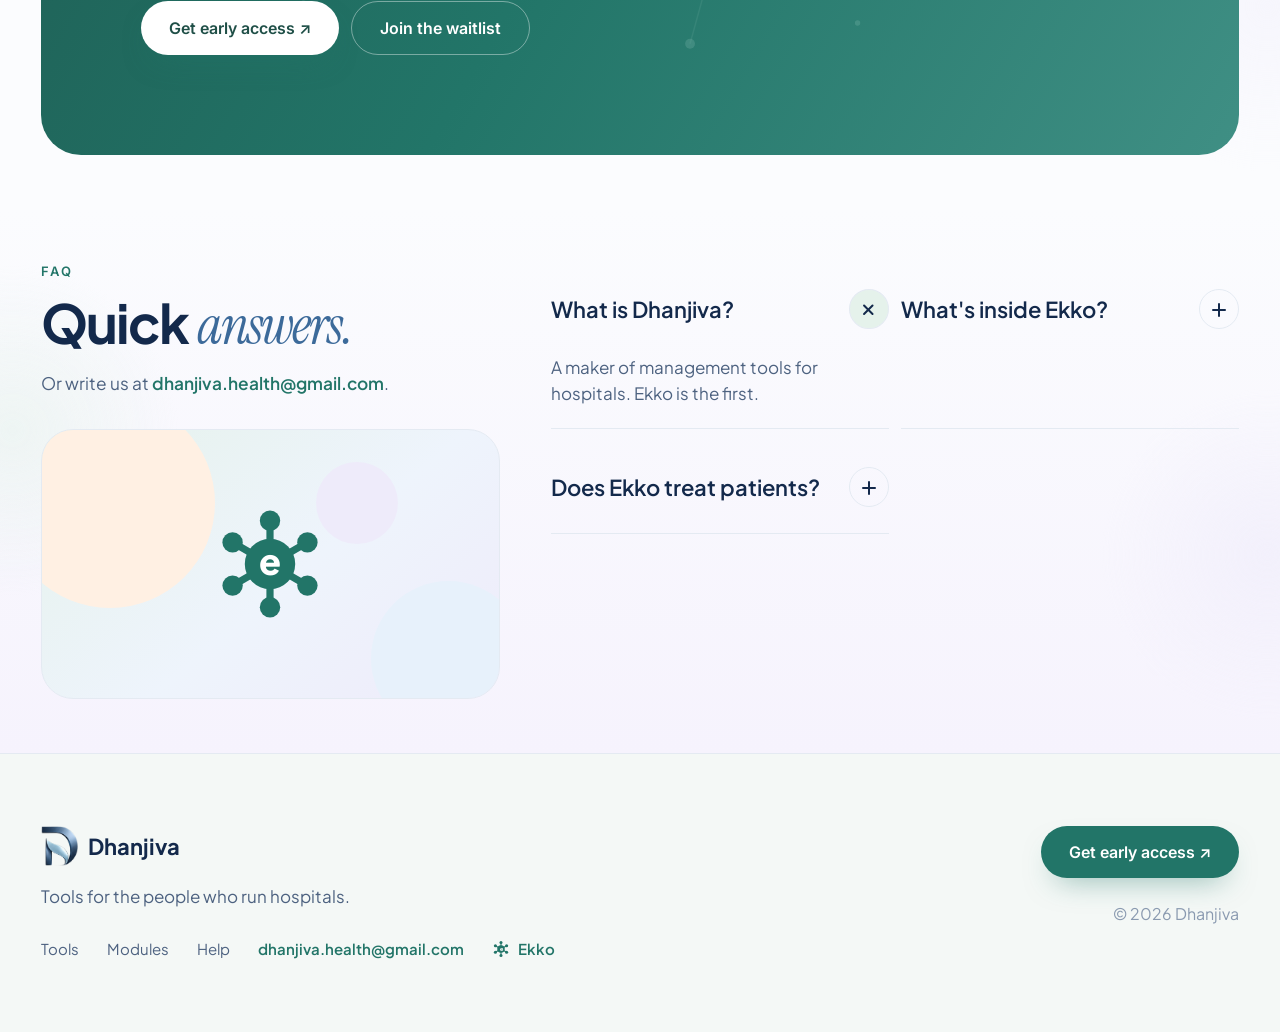
==== commit 1fda8485: "Fix hero room clicks, smooth auto-advancing stepper, remove sample placeholders, perf pass, add Lear" ====
--- a/index.html
+++ b/index.html
@@ -42,8 +42,8 @@
 
 <main>
 <section class="sec" id="hero">
-  <div class="blob" style="width:560px;height:560px;background:#e5f2eb;left:-180px;top:-120px"></div>
-  <div class="blob" style="width:420px;height:420px;background:#eeebfa;right:-80px;top:40px"></div>
+  <div class="blob" style="width:560px;height:560px;background:radial-gradient(closest-side,#e5f2eb,#e5f2eb00);left:-180px;top:-120px"></div>
+  <div class="blob" style="width:420px;height:420px;background:radial-gradient(closest-side,#eeebfa,#eeebfa00);right:-80px;top:40px"></div>
   <div class="wrap hero-grid">
     <div class="hero-copy">
       <div class="rv feat"><span id="ekko-mark"></span><b>Coming soon · Ekko</b><i>Hospital Administration</i></div>
@@ -53,19 +53,15 @@
         <a class="btn p" href="#tools">Explore our tools ↓</a>
         <a class="btn g" href="get-ekko.html">Get early access ↗</a>
       </div>
-      <p class="rv" style="margin-top:28px;font-size:14px;color:var(--mute)"><span class="live"></span>Tap a room. Step inside. · Sample data</p>
+      <p class="rv" style="margin-top:28px;font-size:14px;color:var(--mute)"><span class="live"></span>Tap a room to step inside.</p>
     </div>
     <div class="hero-stage rv" id="hero-stage">
-      <svg id="iso" viewBox="0 0 1120 900" role="img" aria-label="Animated hospital cross-section"></svg>
-      <div class="hero-kpi" id="hmini" aria-live="polite"></div>
-      <div class="zoom-panel card" id="zoomp" hidden>
-        <div style="display:flex;justify-content:space-between;align-items:center;gap:12px;margin-bottom:8px;flex-wrap:wrap">
-          <div><div class="eyebrow" id="zeye">Outpatients · live</div><div style="font:700 24px 'Plus Jakarta Sans';margin-top:4px" id="ztitle">Every token. <em class="s">In order.</em></div></div>
-          <button class="btn g" id="back" type="button" style="padding:10px 18px">← Back</button>
-        </div>
-        <svg id="zsvg" viewBox="40 30 920 560"></svg>
-        <div id="zdata" class="exp-data" style="margin-top:8px"></div>
-      </div>
+      <div class="iso-wrap" id="isow">
+        <svg id="iso-s" class="iso" viewBox="0 0 1120 900" aria-hidden="true"></svg>
+        <svg id="iso-d" class="iso" viewBox="0 0 1120 900" aria-hidden="true"></svg>
+        <svg id="iso" class="iso" viewBox="0 0 1120 900" role="group" aria-label="Hospital map. Choose a room to see its module."></svg>
+      </div>
+      <div class="hero-kpi" id="hmini" aria-live="off"></div>
     </div>
   </div>
 </section>
@@ -102,9 +98,9 @@
   <div class="wrap">
     <div class="rv" style="text-align:center"><div class="eyebrow">How it works</div>
     <h2 style="margin-top:14px">Four steps. <em class="s">Then it just runs.</em></h2></div>
-    <div class="how-track">
-      <div class="how-bar"><i id="hbar"></i></div>
-      <div class="how-grid" id="how-grid" role="list"></div>
+    <div class="how-wrap" id="howwrap">
+      <ol class="how-steps" id="how-steps"></ol>
+      <div class="how-stage" id="how-stage"></div>
     </div>
   </div>
 </section>
@@ -120,7 +116,7 @@
         <svg id="csvg" viewBox="40 30 920 560" role="img" aria-label="Live module scene"></svg>
         <div id="cdata" class="exp-data"></div>
       </div>
-      <div class="eu" id="eui" aria-live="polite"></div>
+      <div class="eu" id="eui"></div>
     </div>
   </div>
 </section>
--- a/css/site.css
+++ b/css/site.css
@@ -23,7 +23,7 @@
 .badge{font:600 11px Inter;letter-spacing:.06em;padding:5px 10px;border-radius:99px;background:var(--peach);color:#c0703a;text-transform:uppercase}
 .feat{display:inline-flex;align-items:center;gap:12px;padding:8px 18px 8px 8px;border-radius:99px;background:#fff;border:1px solid #d7e8e2;box-shadow:0 10px 30px -18px #22756888;font-size:14px}.feat>span{width:34px;height:34px;border-radius:50%;background:var(--mint);display:grid;place-items:center}.feat b{color:var(--teal2)}.feat i{font-style:normal;color:#5c7a76;padding-left:12px;border-left:1px solid #d7e8e2}
 /* header */
-.site-header{position:sticky;top:0;z-index:50;height:76px;display:flex;align-items:center;justify-content:space-between;padding:0 max(4vw,24px);background:rgba(251,252,254,.86);backdrop-filter:blur(16px);border-bottom:1px solid transparent;transition:border-color .3s}
+.site-header{position:sticky;top:0;z-index:50;height:76px;display:flex;align-items:center;justify-content:space-between;padding:0 max(4vw,24px);background:rgba(251,252,254,.96);border-bottom:1px solid transparent;transition:border-color .3s}
 .site-header.scrolled{border-color:var(--line)}
 .brand{display:flex;align-items:center;gap:10px;font:700 22px var(--font)}.brand img{height:40px;width:auto}
 .nav{display:flex;gap:32px;align-items:center;font-size:15.5px;font-weight:500;color:var(--ink2)}
@@ -33,7 +33,7 @@
 .mobile-nav.open{display:flex}
 /* sections */
 .sec{position:relative;padding:110px 0;overflow:hidden}
-.sec .blob{position:absolute;border-radius:50%;filter:blur(70px);pointer-events:none;z-index:0}
+.sec .blob{position:absolute;border-radius:50%;pointer-events:none;z-index:0}
 .sec>*{position:relative;z-index:1}
 .rv{opacity:0;transform:translateY(36px);transition:opacity .7s ease,transform .7s ease}.rv.in{opacity:1;transform:none}
 /* hero */
@@ -45,9 +45,6 @@
 .hero-kpi{position:absolute;left:4%;bottom:4%;width:min(360px,90%);padding:16px 18px;border-radius:20px;background:#fff;border:1px solid var(--line);box-shadow:0 20px 50px -30px #13294b55}
 .hero-kpi .kg{display:grid;grid-template-columns:1fr 1fr;gap:8px;margin-top:10px}
 .hero-kpi .kc{border-radius:12px;padding:10px 12px}.hero-kpi .kc b{display:block;font:700 22px var(--font);margin-top:2px}.hero-kpi .kc small{font-size:11.5px;color:#4d6266}
-.zoom-panel{display:none;position:absolute;inset:0;padding:22px;border-radius:28px;background:#fff;border:1px solid var(--line);box-shadow:0 40px 80px -40px #13294b66;z-index:5;flex-direction:column}
-.zoom-panel.open{display:flex}
-#zsvg{flex:1;width:100%;min-height:280px}
 .room-hit{cursor:pointer}
 /* tools */
 .tools-grid{display:grid;grid-template-columns:1.7fr 1fr;gap:24px;margin-top:48px}
@@ -56,13 +53,7 @@
 .ek-prev-inner{width:860px;height:870px;transform:scale(.48);transform-origin:0 0;display:grid;grid-template-columns:270px 1fr}
 .soon-card{padding:36px;background:linear-gradient(160deg,#fdfbff,#f6f2fd)}
 /* how */
-.how-track{position:relative;margin-top:56px}
-.how-bar{position:absolute;left:0;right:0;top:-20px;height:4px;border-radius:2px;background:#e3ece9}.how-bar i{display:block;height:100%;width:0;background:var(--teal);border-radius:2px;transition:width .5s}
-.how-grid{display:grid;grid-template-columns:repeat(4,1fr);gap:18px}
-.hs{padding:24px;border-radius:24px;border:1.5px solid var(--line);background:#fff;cursor:pointer;transition:transform .25s,box-shadow .25s,border-color .25s;text-align:left;height:100%;min-height:380px}
-.hs:hover,.hs.on{border-color:var(--teal);box-shadow:0 30px 60px -40px #22756888;transform:translateY(-8px)}
 .hn{width:34px;height:34px;border-radius:50%;display:grid;place-items:center;font:700 14px Inter;background:#e3ece9;color:#5c7a76;flex:none}.hs.on .hn{background:var(--teal);color:#fff}
-.hs-top{display:flex;gap:12px;align-items:center;margin-bottom:12px}.hs-top b{font-size:20px}
 /* explorer */
 .exp{display:grid;grid-template-columns:260px minmax(0,1.2fr) minmax(280px,1fr);gap:18px;margin-top:36px;min-height:640px}
 .sb{padding:16px 12px;border-radius:22px;background:#fff;border:1px solid var(--line);display:flex;flex-direction:column;font-size:14px}
@@ -84,7 +75,7 @@
 /* manage */
 .tabs{display:inline-flex;padding:5px;border-radius:999px;background:#fff;border:1px solid var(--line);position:relative}
 .tabs button{position:relative;z-index:1;padding:12px 28px;font-weight:600;font-size:15px;color:var(--ink2);border-radius:999px}
-.tabs button.on{color:#fff}.tabs .pill{position:absolute;top:5px;bottom:5px;border-radius:999px;background:var(--teal);transition:left .35s,width .35s}
+.tabs button.on{color:#fff}.tabs .pill{position:absolute;top:5px;bottom:5px;left:0;border-radius:999px;background:var(--teal);transition:transform .4s cubic-bezier(.2,.7,.2,1),width .4s cubic-bezier(.2,.7,.2,1)}
 .ma-box{margin-top:36px;padding:20px;display:grid;grid-template-columns:1.25fr 1fr;gap:18px;min-height:560px}
 /* learn */
 .learn-grid{display:grid;grid-template-columns:1.15fr 1fr;gap:40px;margin-top:40px}
@@ -129,15 +120,13 @@
 .success{text-align:center;padding:20px 0}.success .check{width:72px;height:72px;border-radius:50%;background:var(--mint);display:grid;place-items:center;margin:0 auto 20px;font-size:32px;color:var(--teal)}
 .orbit{position:absolute;inset:0;pointer-events:none}
 @media(max-width:980px){
- .hero-grid,.tools-grid,.ek-card,.how-grid,.exp,.ma-box,.learn-grid,.faq-grid{grid-template-columns:1fr}
- .how-grid{grid-template-columns:1fr 1fr}
+ .hero-grid,.tools-grid,.ek-card,.exp,.ma-box,.learn-grid,.faq-grid{grid-template-columns:1fr}
  .nav{display:none}.burger{display:grid}
  .hero-stage{min-height:420px}#iso{height:420px}
  .exp{min-height:auto}.eu{max-height:none}
  .ek-prev{height:320px}.ek-prev-inner{transform:scale(.37)}
 }
 @media(max-width:640px){
- .how-grid{grid-template-columns:1fr}
  .sec{padding:72px 0}
  .band{border-radius:24px;padding:48px 28px}
  .hero-kpi{position:relative;left:auto;bottom:auto;width:100%;margin-top:16px}
@@ -145,7 +134,7 @@
 @media(prefers-reduced-motion:reduce){
  html{scroll-behavior:auto}
  .rv{opacity:1;transform:none;transition:none}
- .hs,.btn,.mi{transition:none}
+ .hs,.btn,.mi,.hp-panel,.room-l{transition:none}
 }
 
 /* light dashboard preview */
@@ -184,9 +173,6 @@
 .hero-kpi{width:min(440px,90%)}
 .tools-grid{gap:clamp(16px,1.6vw,32px)!important;margin-top:clamp(20px,3vh,40px)}
 .ek-card{padding:clamp(28px,2.4vw,52px)!important}
-#how h2{margin-bottom:0}.how-track{margin-top:clamp(20px,3vh,40px)}
-.how-grid{gap:clamp(14px,1.4vw,28px)}
-.hs{padding:clamp(20px,1.6vw,34px)}
 #inside{min-height:100svh;display:flex;align-items:center}
 #inside>.wrap{width:min(1760px,100%)}
 .exp{grid-template-columns:clamp(220px,15vw,300px) minmax(0,1.35fr) minmax(300px,1fr);margin-top:clamp(18px,2.5vh,32px);min-height:clamp(520px,74svh,900px)}
@@ -201,16 +187,16 @@
 .faq-grid{grid-template-columns:minmax(0,1fr) minmax(0,1.5fr);gap:clamp(24px,4vw,80px);align-items:start}
 #faqlist{display:grid;grid-template-columns:1fr 1fr;gap:12px;align-content:start}
 .faq-vis{position:relative;margin-top:32px;height:clamp(220px,30svh,380px);border-radius:32px;background:linear-gradient(140deg,#e5f2eb,#eef4fc 55%,#eeebfa);overflow:hidden;display:grid;place-items:center;border:1px solid var(--line)}
-.faq-vis i{position:absolute;border-radius:50%;filter:blur(2px);animation:fv 9s ease-in-out infinite alternate}
+.faq-vis i{position:absolute;border-radius:50%;will-change:transform;animation:fv 9s ease-in-out infinite alternate}
 .faq-vis .o1{width:46%;aspect-ratio:1;background:#fff0e3;left:-8%;top:-12%}
 .faq-vis .o2{width:34%;aspect-ratio:1;background:#e7f1fb;right:-6%;bottom:-14%;animation-delay:-3s}
 .faq-vis .o3{width:18%;aspect-ratio:1;background:#eeebfa;right:22%;top:12%;animation-delay:-6s}
 .faq-vis span{position:relative;animation:fv 7s ease-in-out infinite alternate}
 @keyframes fv{to{transform:translate(14px,-12px) scale(1.06)}}
 /* edge accents */
-.sec::before,.sec::after{content:"";position:absolute;border-radius:50%;filter:blur(80px);opacity:.55;pointer-events:none;z-index:0;width:clamp(240px,26vw,520px);aspect-ratio:1;animation:fv 14s ease-in-out infinite alternate}
-.sec::before{left:calc(-1*clamp(120px,12vw,260px));top:10%;background:#e5f2eb}
-.sec::after{right:calc(-1*clamp(120px,12vw,260px));bottom:6%;background:#eeebfa;animation-delay:-7s}
+.sec::before,.sec::after{content:"";position:absolute;border-radius:50%;opacity:.55;will-change:transform;pointer-events:none;z-index:0;width:clamp(240px,26vw,520px);aspect-ratio:1;animation:fv 14s ease-in-out infinite alternate}
+.sec::before{left:calc(-1*clamp(120px,12vw,260px));top:10%;background:radial-gradient(closest-side,#e5f2eb,#e5f2eb00)}
+.sec::after{right:calc(-1*clamp(120px,12vw,260px));bottom:6%;background:radial-gradient(closest-side,#eeebfa,#eeebfa00);animation-delay:-7s}
 #cta::before,#cta::after{opacity:.35}
 footer .wrap{width:min(1760px,100%)}
 /* get-ekko */
@@ -240,3 +226,74 @@
 }
 .ge-vis{height:clamp(200px,32svh,360px);margin-top:8px}
 @media(max-width:980px){.ge-vis{display:none}}
+@media(max-width:640px){
+ .player{min-height:0;width:100%;aspect-ratio:16/10}
+ .feat{font-size:12.5px;padding:6px 14px 6px 6px;gap:8px;max-width:100%}
+ .feat b,.feat i{white-space:nowrap}
+ .ma-box{padding:12px}
+ #faqlist{gap:4px}
+}
+
+/* ===== smoothness + interaction pass ===== */
+.iso-wrap{position:relative;width:100%;height:clamp(420px,72svh,900px)}
+.iso-wrap .iso{position:absolute;inset:0;width:100%!important;height:100%!important;min-height:0!important;overflow:visible}
+#iso-s,#iso-d{pointer-events:none}
+#iso-d{will-change:transform}
+.room-g{cursor:pointer;outline:none}
+.room-hit{cursor:pointer}
+.room-l{transition:transform .35s cubic-bezier(.2,.7,.2,1)}
+.room-l rect{transition:stroke .25s}
+.room-g.on .room-l,.room-g:focus-visible .room-l{transform:translateY(-12px)}
+.room-g.on .room-l rect,.room-g:focus-visible .room-l rect{stroke:var(--rc);stroke-width:2.5}
+.room-arrow{opacity:0;transition:opacity .25s}
+.room-g.on .room-arrow,.room-g:focus-visible .room-arrow{opacity:1}
+.hk-h{display:flex;justify-content:space-between;align-items:center}
+.hk-h span:first-child{display:flex;gap:8px;align-items:center;font:700 14px 'Plus Jakarta Sans'}
+.badge{background:var(--mint);color:var(--teal)}
+/* sidebar */
+#sbar .sbi[id^="sb"]{cursor:pointer;transition:background-color .2s}
+#sbar .sbi[id^="sb"]:hover{background:#f2f7f4}
+#sbar .sbi.on{background:var(--mint)}
+#sbar .sbi.flash{animation:sbflash 1.4s ease}
+@keyframes sbflash{0%,100%{background:var(--mint)}35%{background:#c9e6d6}}
+#inside{scroll-margin-top:56px}
+/* how it works stepper */
+#how{min-height:calc(100svh - 76px);display:flex;align-items:center}
+.how-wrap{display:grid;grid-template-columns:minmax(280px,.75fr) minmax(0,1.6fr);gap:clamp(20px,2.6vw,56px);margin-top:clamp(20px,3.5vh,44px);align-items:center}
+.how-steps{list-style:none;display:grid;gap:clamp(10px,1.2vh,16px)}
+.hs{display:grid;grid-template-columns:auto 1fr;gap:4px 16px;align-items:center;width:100%;padding:clamp(16px,2vh,24px) 22px;border-radius:20px;border:1.5px solid var(--line);background:#fff;text-align:left;cursor:pointer;transition:border-color .35s,background-color .35s}
+.hs:hover{border-color:#cfe3da}
+.hs.on{border-color:#bcdccc;background:#fcfefd}
+.hs .hn{transition:background-color .35s,color .35s}
+.hs.on .hn,.hs.done .hn{background:var(--teal);color:#fff}
+.hs-t b{display:block;font-size:clamp(17px,1.25vw,22px)}
+.hs-t small{display:block;color:var(--ink2);font-size:clamp(13.5px,.95vw,16px);margin-top:2px}
+.hs-prog{grid-column:1/-1;height:3px;border-radius:2px;background:#e3ece9;overflow:hidden;margin-top:12px;opacity:0;transition:opacity .35s}
+.hs.on .hs-prog{opacity:1}
+.hs-prog i{display:block;height:100%;background:var(--teal);border-radius:2px;transform:scaleX(0);transform-origin:left center;will-change:transform}
+.how-stage{position:relative;aspect-ratio:16/10;max-height:calc(100svh - 300px);min-height:300px;width:100%;margin:0 auto;border-radius:28px;overflow:hidden;background:#fff;border:1px solid var(--line);box-shadow:0 40px 80px -50px #13294b44}
+.hp-panel{position:absolute;inset:0;opacity:0;transform:translate3d(36px,0,0) scale(.985);transition:opacity .7s ease,transform .9s cubic-bezier(.2,.7,.2,1);will-change:opacity,transform}
+.hp-panel.out{transform:translate3d(-36px,0,0) scale(.985)}
+.hp-panel.on{opacity:1;transform:none}
+.hp-panel svg{width:100%;height:100%;display:block}
+@media(max-width:980px){
+ #how{min-height:0;display:block}
+ .how-wrap{grid-template-columns:1fr}
+ .how-stage{max-height:none;min-height:0;order:-1}
+ .iso-wrap{height:420px}
+}
+@media(max-width:640px){.hs{padding:14px 16px}.how-steps{gap:8px}}
+/* soon tiles float with CSS (compositor only) */
+#soontiles>div{animation:floaty 5s ease-in-out infinite alternate;will-change:transform}
+#soontiles>div:nth-child(2){animation-delay:-1.6s}#soontiles>div:nth-child(3){animation-delay:-3.2s}
+@keyframes floaty{from{transform:translateY(-3px)}to{transform:translateY(3px)}}
+/* learn player */
+.player{aspect-ratio:16/9;background:#0f1d2e;min-height:0!important;width:100%}
+.player video{object-fit:contain;background:#0f1d2e}
+#modlist .mi{cursor:pointer;transition:border-color .25s,background-color .25s}
+#modlist .mi.on{border-color:#bcdccc;background:#fbfefd}
+#modlist .mi.on .watch{background:var(--teal);color:#fff}
+@media(prefers-reduced-motion:reduce){
+ .sec::before,.sec::after,.faq-vis i,.faq-vis span,#soontiles>div{animation:none}
+ .hp-panel{transform:none}
+}
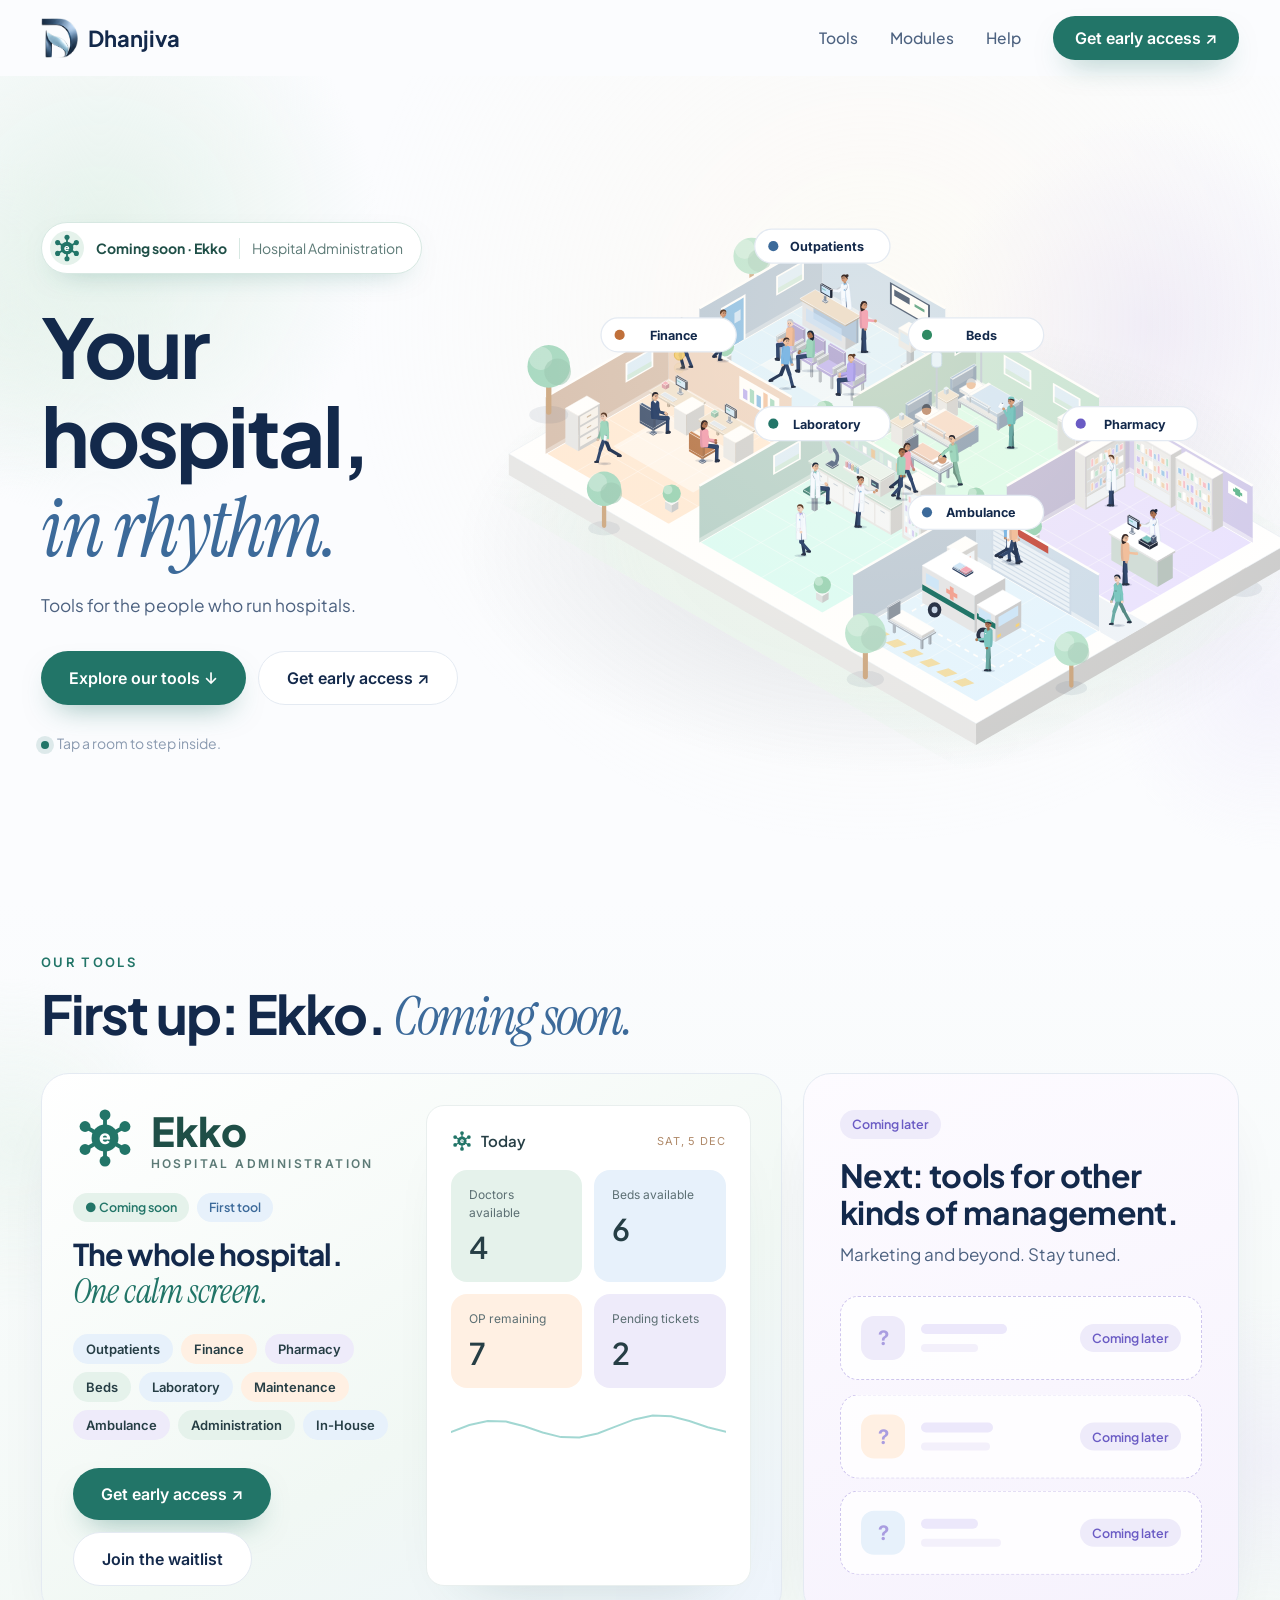
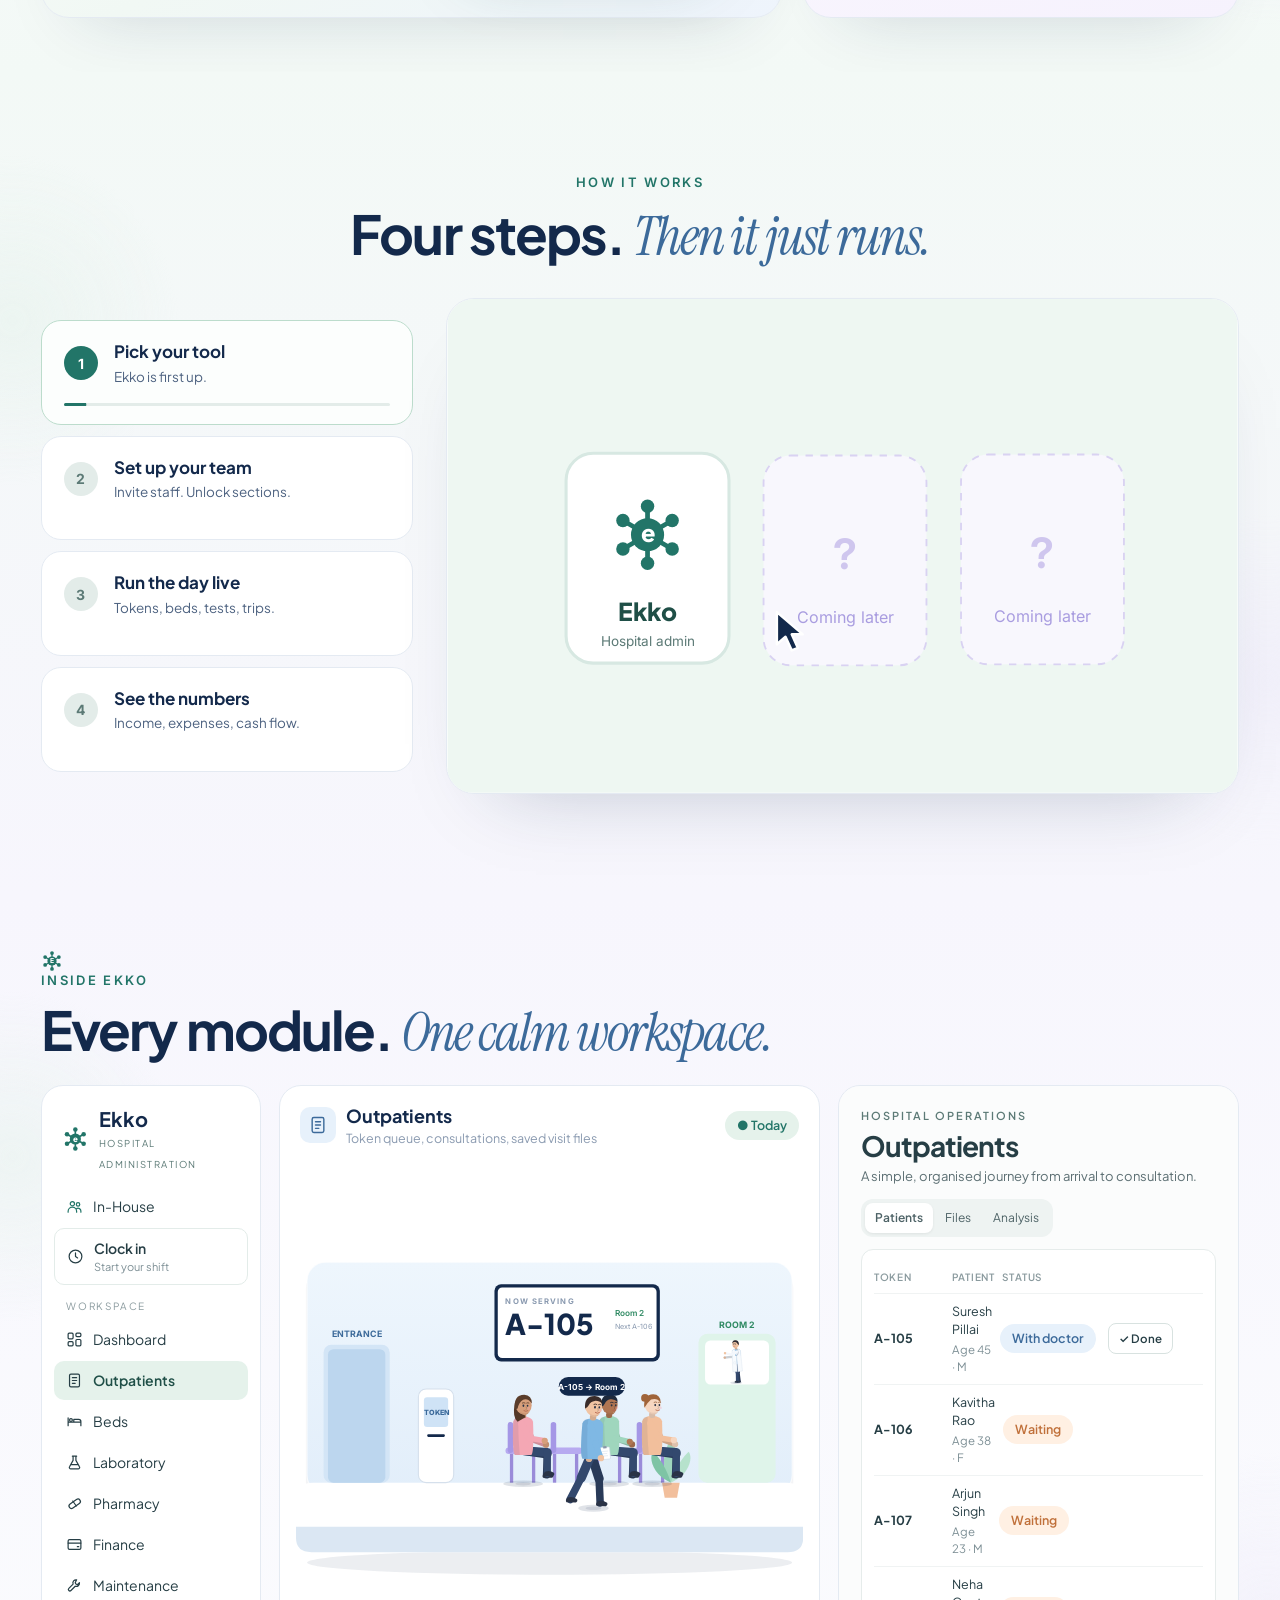
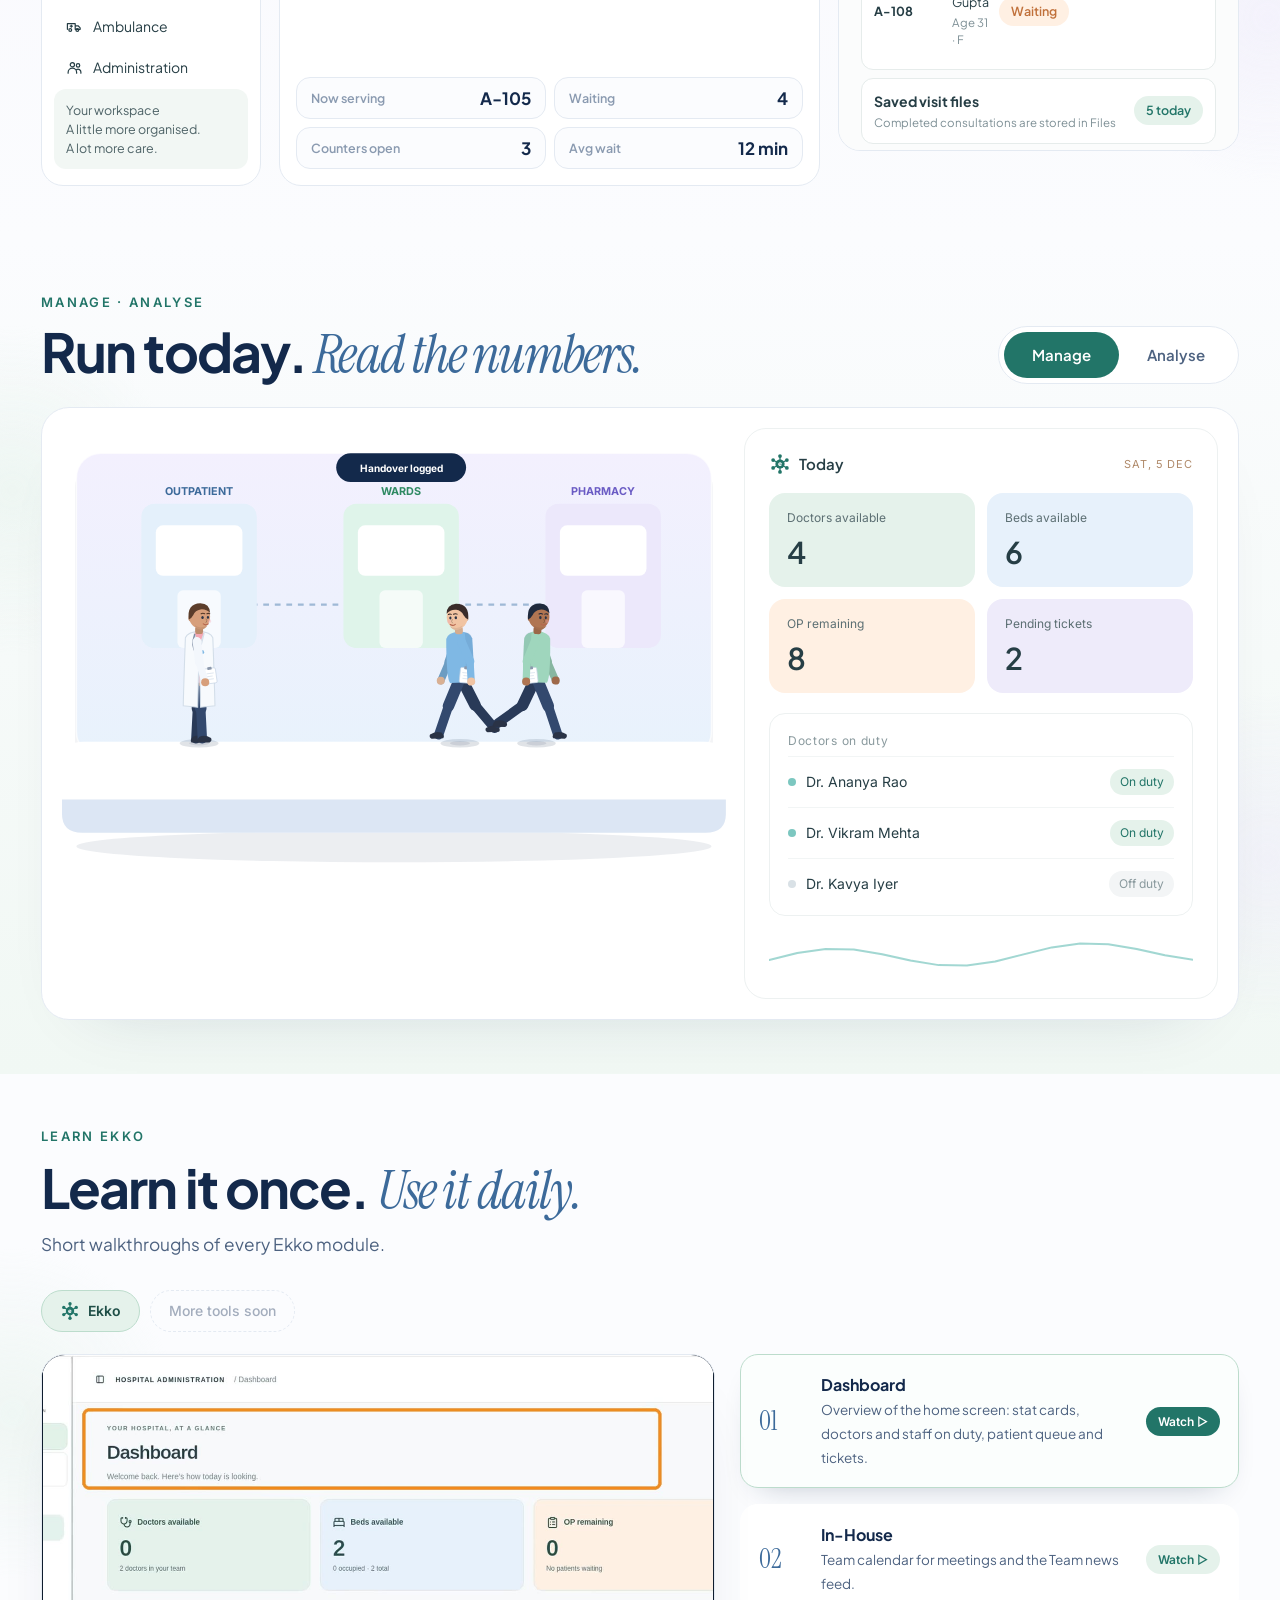
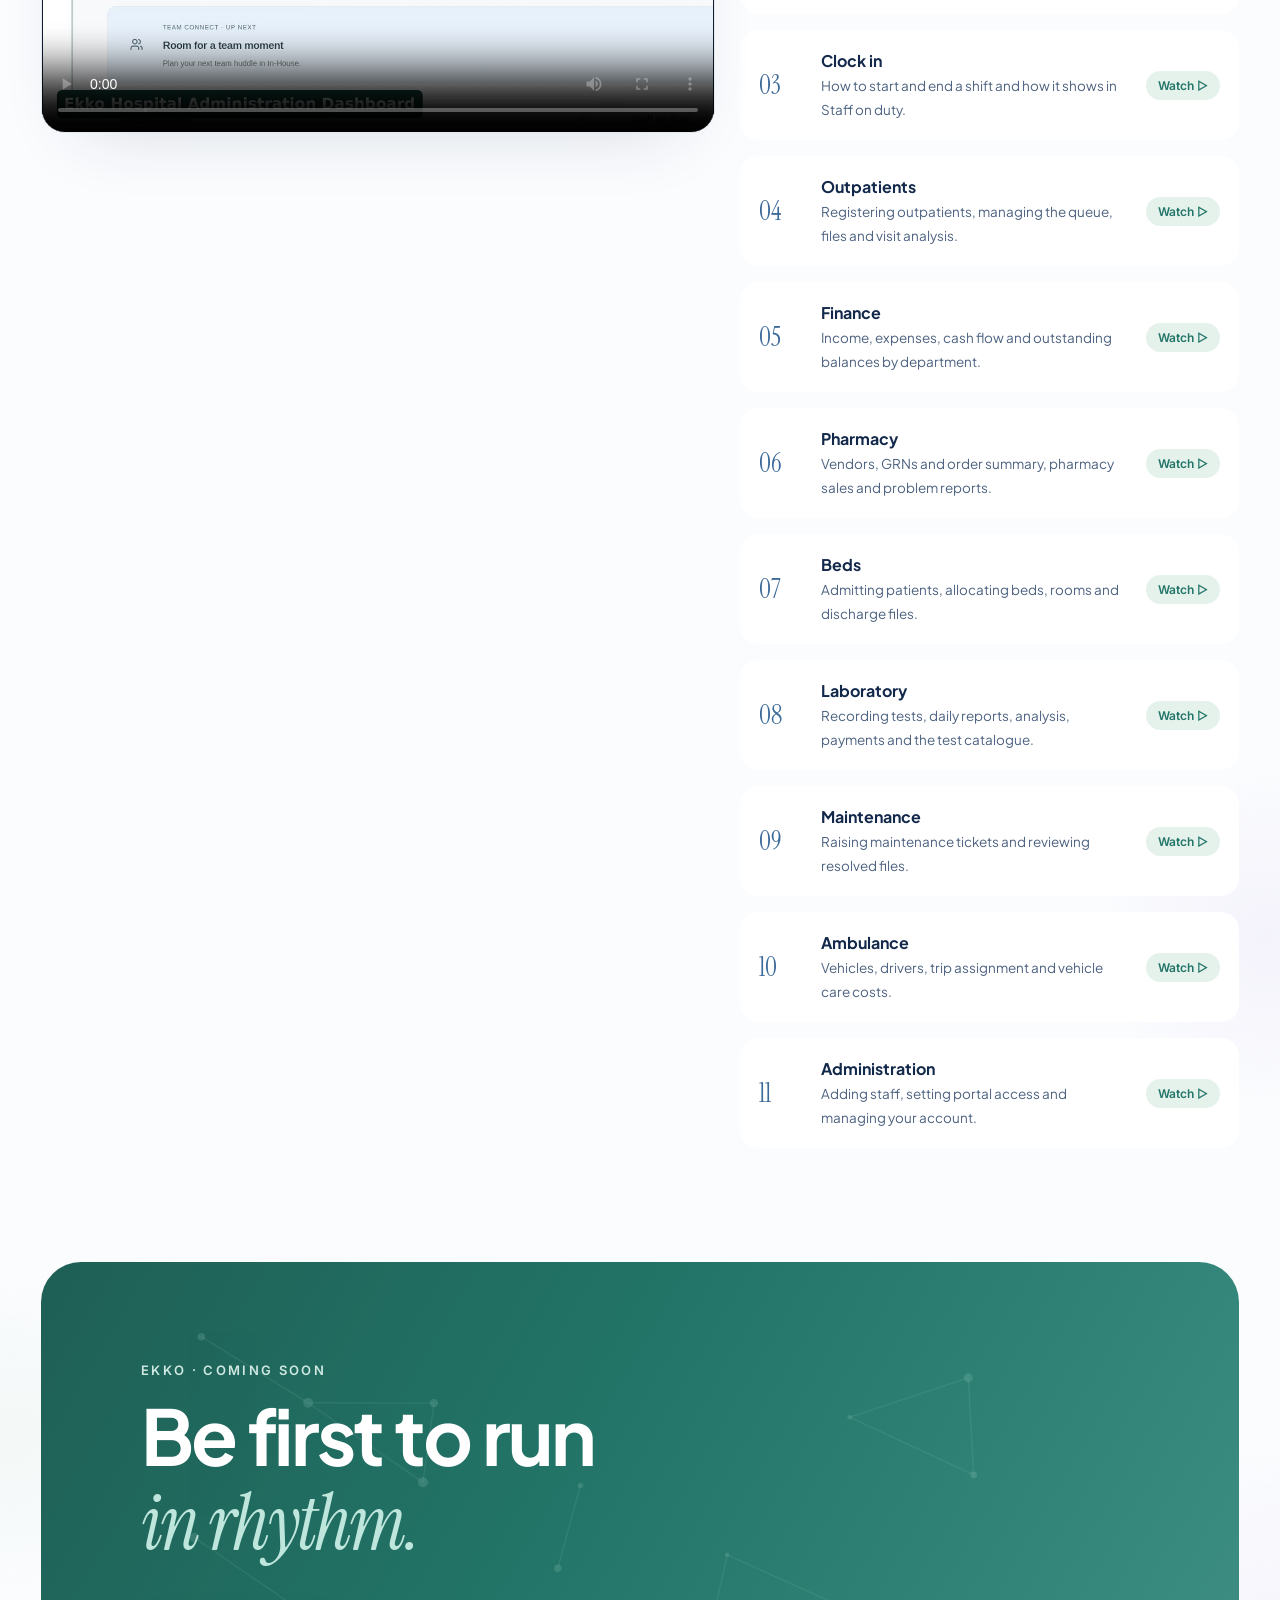
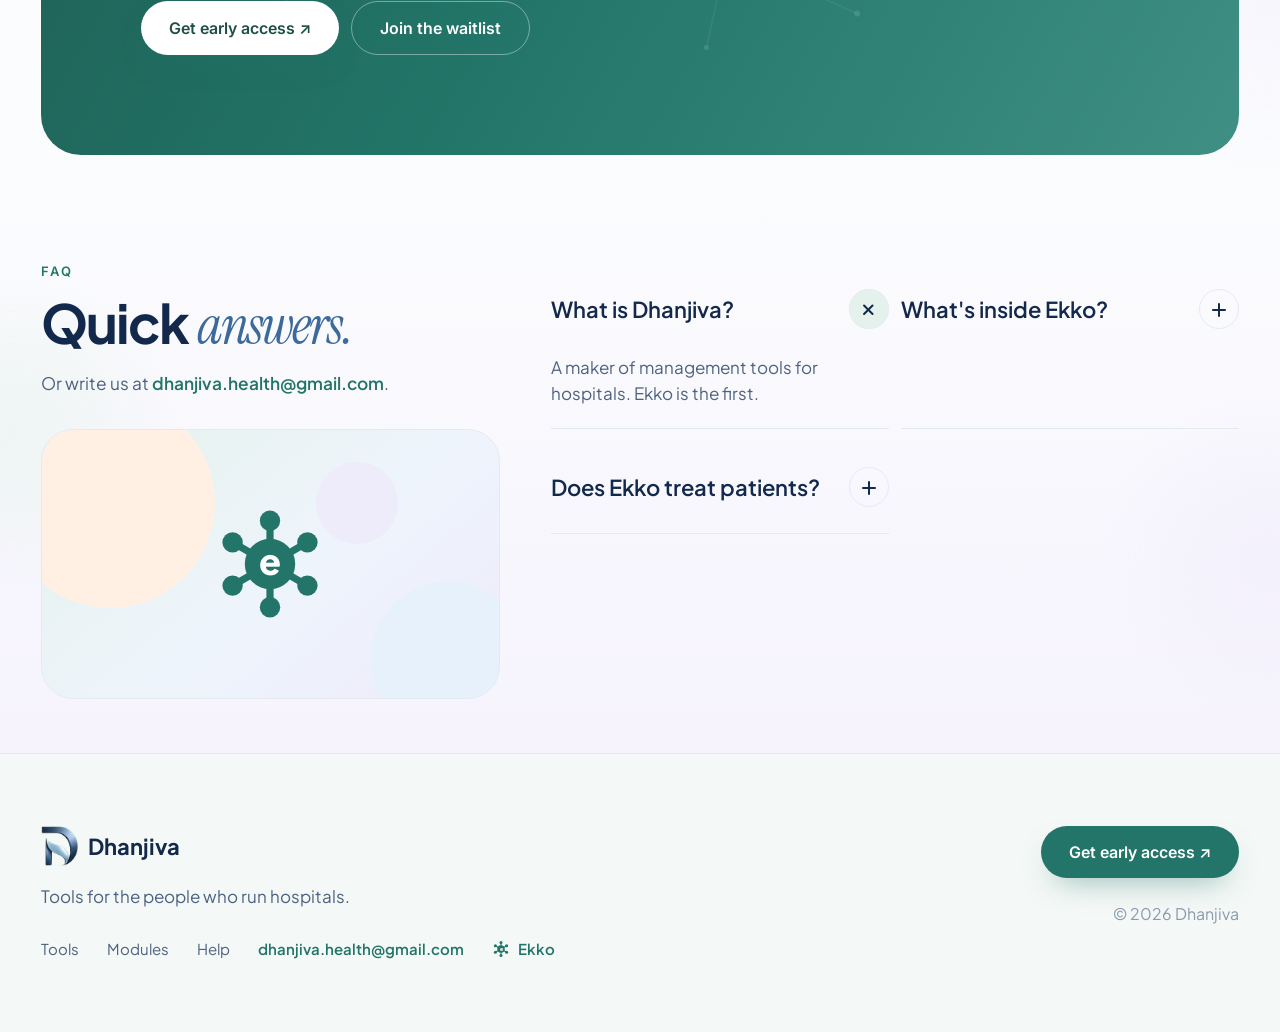
==== commit 78b1ad04: "Realistic interactive hero: bigger detailed map, in-place room views, remove Ekko card Co-authored-b" ====
--- a/index.html
+++ b/index.html
@@ -57,11 +57,10 @@
     </div>
     <div class="hero-stage rv" id="hero-stage">
       <div class="iso-wrap" id="isow">
-        <svg id="iso-s" class="iso" viewBox="0 0 1120 900" aria-hidden="true"></svg>
-        <svg id="iso-d" class="iso" viewBox="0 0 1120 900" aria-hidden="true"></svg>
-        <svg id="iso" class="iso" viewBox="0 0 1120 900" role="group" aria-label="Hospital map. Choose a room to see its module."></svg>
-      </div>
-      <div class="hero-kpi" id="hmini" aria-live="off"></div>
+        <svg id="iso-s" class="iso" viewBox="134 100 908 638" aria-hidden="true"></svg>
+        <svg id="iso-d" class="iso" viewBox="134 100 908 638" aria-hidden="true"></svg>
+        <svg id="iso" class="iso" viewBox="134 100 908 638" role="group" aria-label="Hospital map. Choose a room to see its module."></svg>
+      </div>
     </div>
   </div>
 </section>
@@ -203,6 +202,8 @@
 <script src="js/chars.js"></script>
 <script src="js/scenes.js"></script>
 <script src="js/site-core.js"></script>
+<script src="js/hero-art.js"></script>
 <script src="js/site.js"></script>
+<script src="js/hero-rooms.js"></script>
 </body>
 </html>
--- a/css/site.css
+++ b/css/site.css
@@ -297,3 +297,78 @@
  .sec::before,.sec::after,.faq-vis i,.faq-vis span,#soontiles>div{animation:none}
  .hp-panel{transform:none}
 }
+/* ===== hero room view (zoom into a room, in place) ===== */
+.iso-wrap{transition:transform .9s cubic-bezier(.6,0,.3,1),opacity .5s ease .38s;will-change:transform}
+.hero-stage.zoomed .iso-wrap{opacity:0;pointer-events:none}
+.hero-stage:not(.zoomed) .iso-wrap{transition:transform .85s cubic-bezier(.65,0,.3,1),opacity .5s ease}
+.hero-kpi{transition:opacity .4s ease,transform .5s ease}
+.hero-stage.zoomed .hero-kpi{opacity:0;transform:translateY(12px);pointer-events:none}
+.room-view{position:absolute;inset:0;z-index:6;display:flex;flex-direction:column;gap:10px;padding:14px;border-radius:30px;background:rgba(255,255,255,.97);border:1px solid var(--line);box-shadow:0 40px 90px -50px #13294b66;opacity:0;transform:scale(.42);pointer-events:none;transition:opacity .45s ease .34s,transform .8s cubic-bezier(.2,.75,.2,1) .26s;will-change:transform,opacity}
+.room-view.open{opacity:1;transform:none;pointer-events:auto}
+.room-view:not(.open){transition:opacity .35s ease,transform .6s cubic-bezier(.5,0,.75,0)}
+.rv-top{display:flex;align-items:center;gap:10px}
+.rv-tabs{display:flex;gap:6px;overflow-x:auto;scrollbar-width:none;flex:1;padding:2px}
+.rv-tabs::-webkit-scrollbar{display:none}
+.rv-tab{display:inline-flex;align-items:center;gap:7px;padding:8px 14px;border-radius:999px;border:1px solid var(--line);background:#fff;font:600 13px Inter;color:var(--ink2);white-space:nowrap;transition:background-color .25s,color .25s,border-color .25s}
+.rv-tab i{width:7px;height:7px;border-radius:50%;background:var(--c)}
+.rv-tab:hover{border-color:#cfd9e4}
+.rv-tab.on{background:var(--ink);border-color:var(--ink);color:#fff}
+.rv-x{flex:none;width:40px;height:40px;border-radius:50%;display:grid;place-items:center;border:1px solid var(--line);background:#fff;color:var(--ink);transition:transform .25s,background-color .25s}
+.rv-x:hover{transform:rotate(90deg);background:#f4f7fa}
+.rv-x:focus-visible,.rv-tab:focus-visible,.rv-link:focus-visible{outline:3px solid #22756866;outline-offset:2px}
+.rv-scene{position:relative;flex:1;min-height:0;border-radius:20px;overflow:hidden;background:#f7fafc}
+.rv-l{position:absolute;inset:0;width:100%;height:100%;opacity:0;transform:scale(1.03);transition:opacity .55s ease,transform .7s cubic-bezier(.2,.7,.2,1)}
+.rv-l.on{opacity:1;transform:none}
+.rv-card{flex:none}
+.rv-info{display:grid;gap:10px;padding:4px 6px 2px;transition:opacity .18s ease,transform .18s ease}
+.rv-info.swap{opacity:0;transform:translateY(6px)}
+.rv-head{display:flex;gap:12px;align-items:center}
+.rv-ic{width:40px;height:40px;border-radius:12px;display:grid;place-items:center;flex:none}
+.rv-eb{font:600 11.5px Inter;letter-spacing:.14em;text-transform:uppercase;color:var(--teal)}
+.rv-line{font:700 clamp(17px,1.35vw,22px) var(--font);letter-spacing:-.02em;color:var(--ink)}
+.rv-row{display:flex;justify-content:space-between;align-items:center;gap:12px;flex-wrap:wrap}
+.rv-chips{display:flex;gap:6px;flex-wrap:wrap}
+.rv-chip{padding:7px 12px;border-radius:10px;border:1px solid #d8e2e0;background:#fff;font:600 12.5px Inter;color:#263e45;animation:chipin .5s cubic-bezier(.2,.7,.2,1) both;animation-delay:calc(var(--d) + .25s)}
+.rv-chip.p{background:var(--teal);border-color:var(--teal);color:#fff}
+@keyframes chipin{from{opacity:0;transform:translateY(8px)}to{opacity:1;transform:none}}
+.rv-stat{text-align:right}.rv-stat small{display:block;font-size:11.5px;color:var(--mute)}.rv-stat b{font:800 20px var(--font);color:var(--ink)}
+.rv-link{justify-self:start;font:600 13px Inter;color:var(--teal)}
+.rv-link:hover{text-decoration:underline}
+@media(max-width:980px){
+ .hero-stage.zoomed{min-height:620px}
+ .room-view{padding:10px;border-radius:22px}
+}
+@media(max-width:640px){
+ .hero-stage.zoomed .hero-kpi{display:none}
+ .hero-stage.zoomed{min-height:0;height:auto}
+ .hero-stage.zoomed .iso-wrap{height:500px}
+ .rv-scene{flex:none;aspect-ratio:920/560}
+ .rv-tab{padding:7px 11px;font-size:12px}
+ .rv-line{font-size:16px}
+ .rv-stat{display:none}
+ .rv-chip{padding:6px 10px;font-size:12px}
+}
+@media(prefers-reduced-motion:reduce){
+ .iso-wrap,.room-view,.room-view:not(.open),.rv-l,.rv-info,.hero-kpi{transition:none}
+ .rv-chip{animation:none}
+}
+
+/* ===== hero: bigger map, no overlay card ===== */
+@media(min-width:981px){.hero-grid{grid-template-columns:minmax(0,1fr) minmax(0,1.8fr)}.hero-stage{margin-right:calc(-1*var(--gut));margin-left:-1vw}.room-view{right:var(--gut)}}
+.hero-copy{position:relative;z-index:2}
+.hero-stage{min-height:0}
+.iso-wrap{height:auto;aspect-ratio:908/638;max-height:calc(100svh - 110px);margin:0 auto}
+.room-s{transform:none}
+@media(max-width:1366px) and (min-width:981px){.hero-grid{grid-template-columns:minmax(0,1fr) minmax(0,1.6fr)}}
+@media(max-width:1100px) and (min-width:981px){.hero-grid{grid-template-columns:minmax(0,1fr) minmax(0,1.4fr)}}
+@media(max-width:980px){
+ .hero-stage{margin:24px calc(-1*var(--gut)) 0;min-height:0}
+ .iso-wrap{height:auto;max-height:none;width:100%}
+ .hero-stage.zoomed .iso-wrap{height:auto}
+ .room-s{transform:scale(1.35)}
+ .room-view{left:12px;right:12px}
+}
+@media(max-width:640px){
+ .room-s{transform:scale(1.6)}
+ .hero-stage.zoomed{min-height:460px}
+}
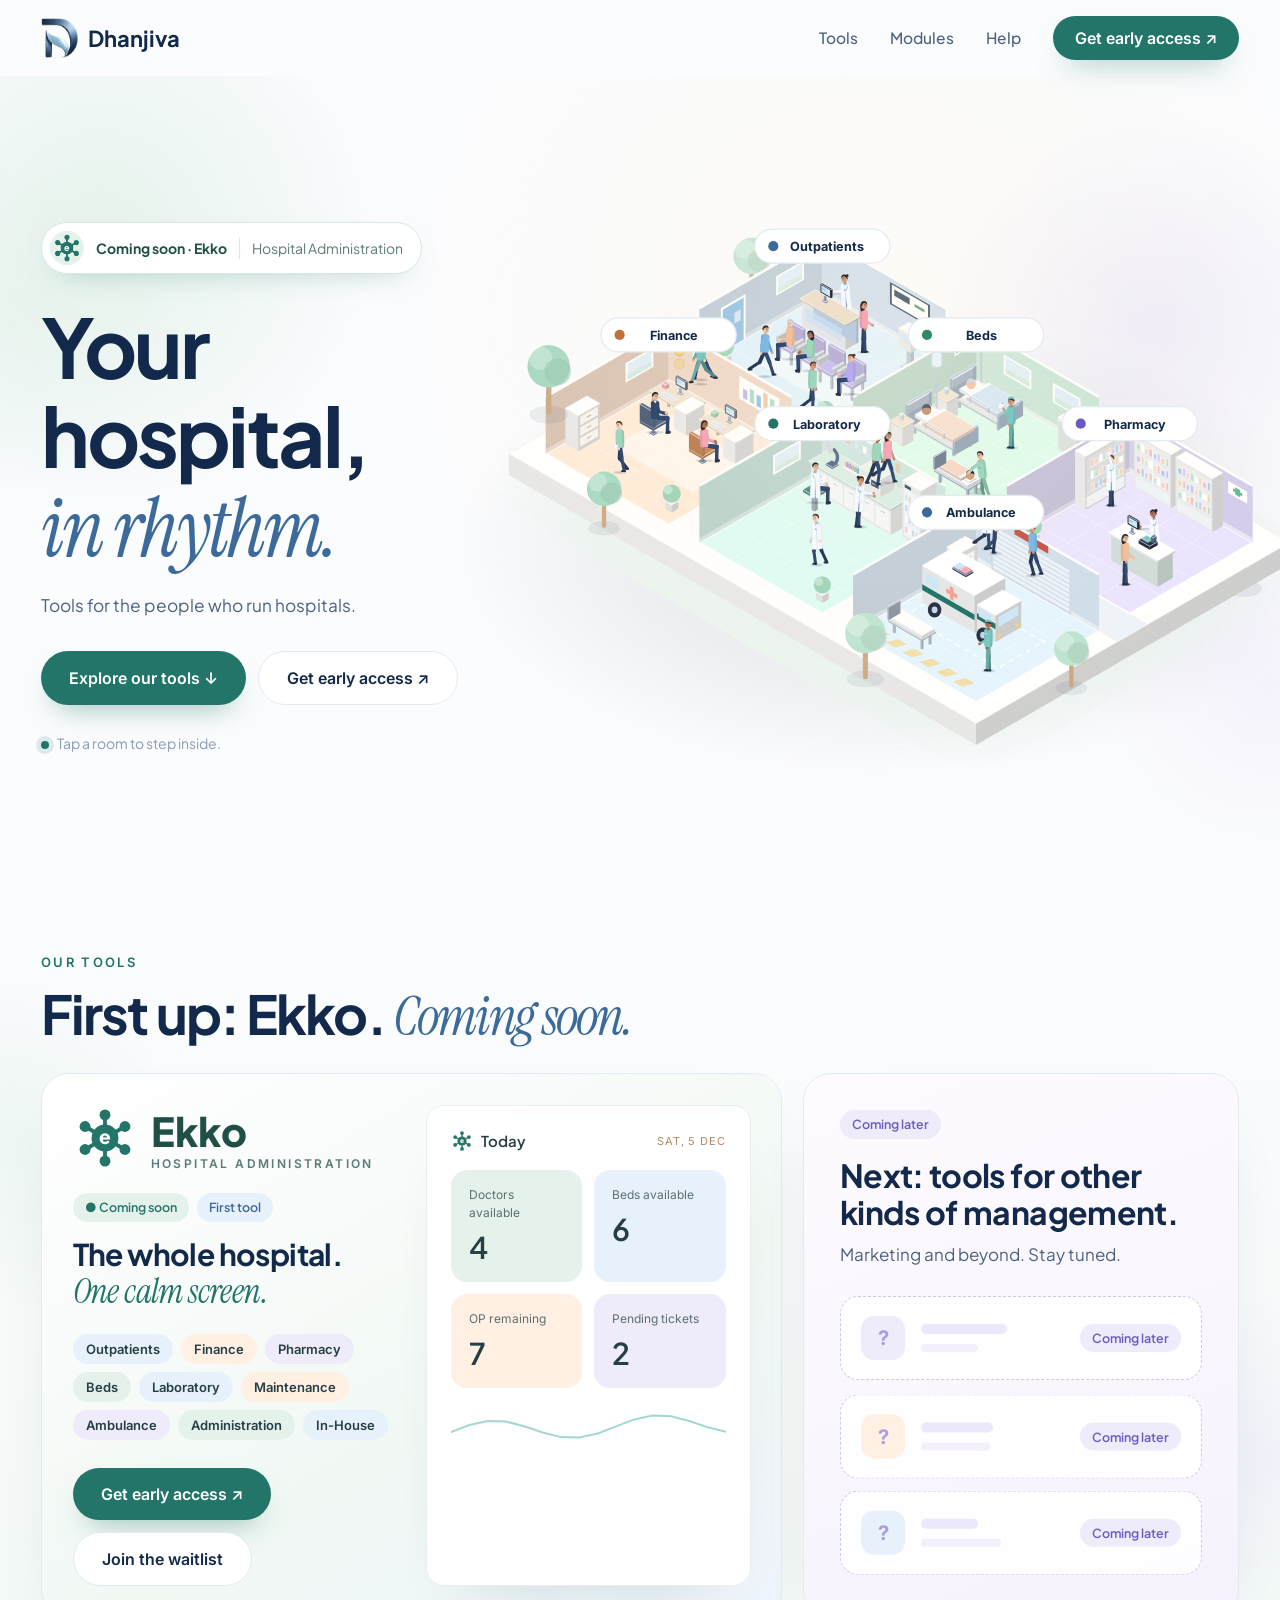
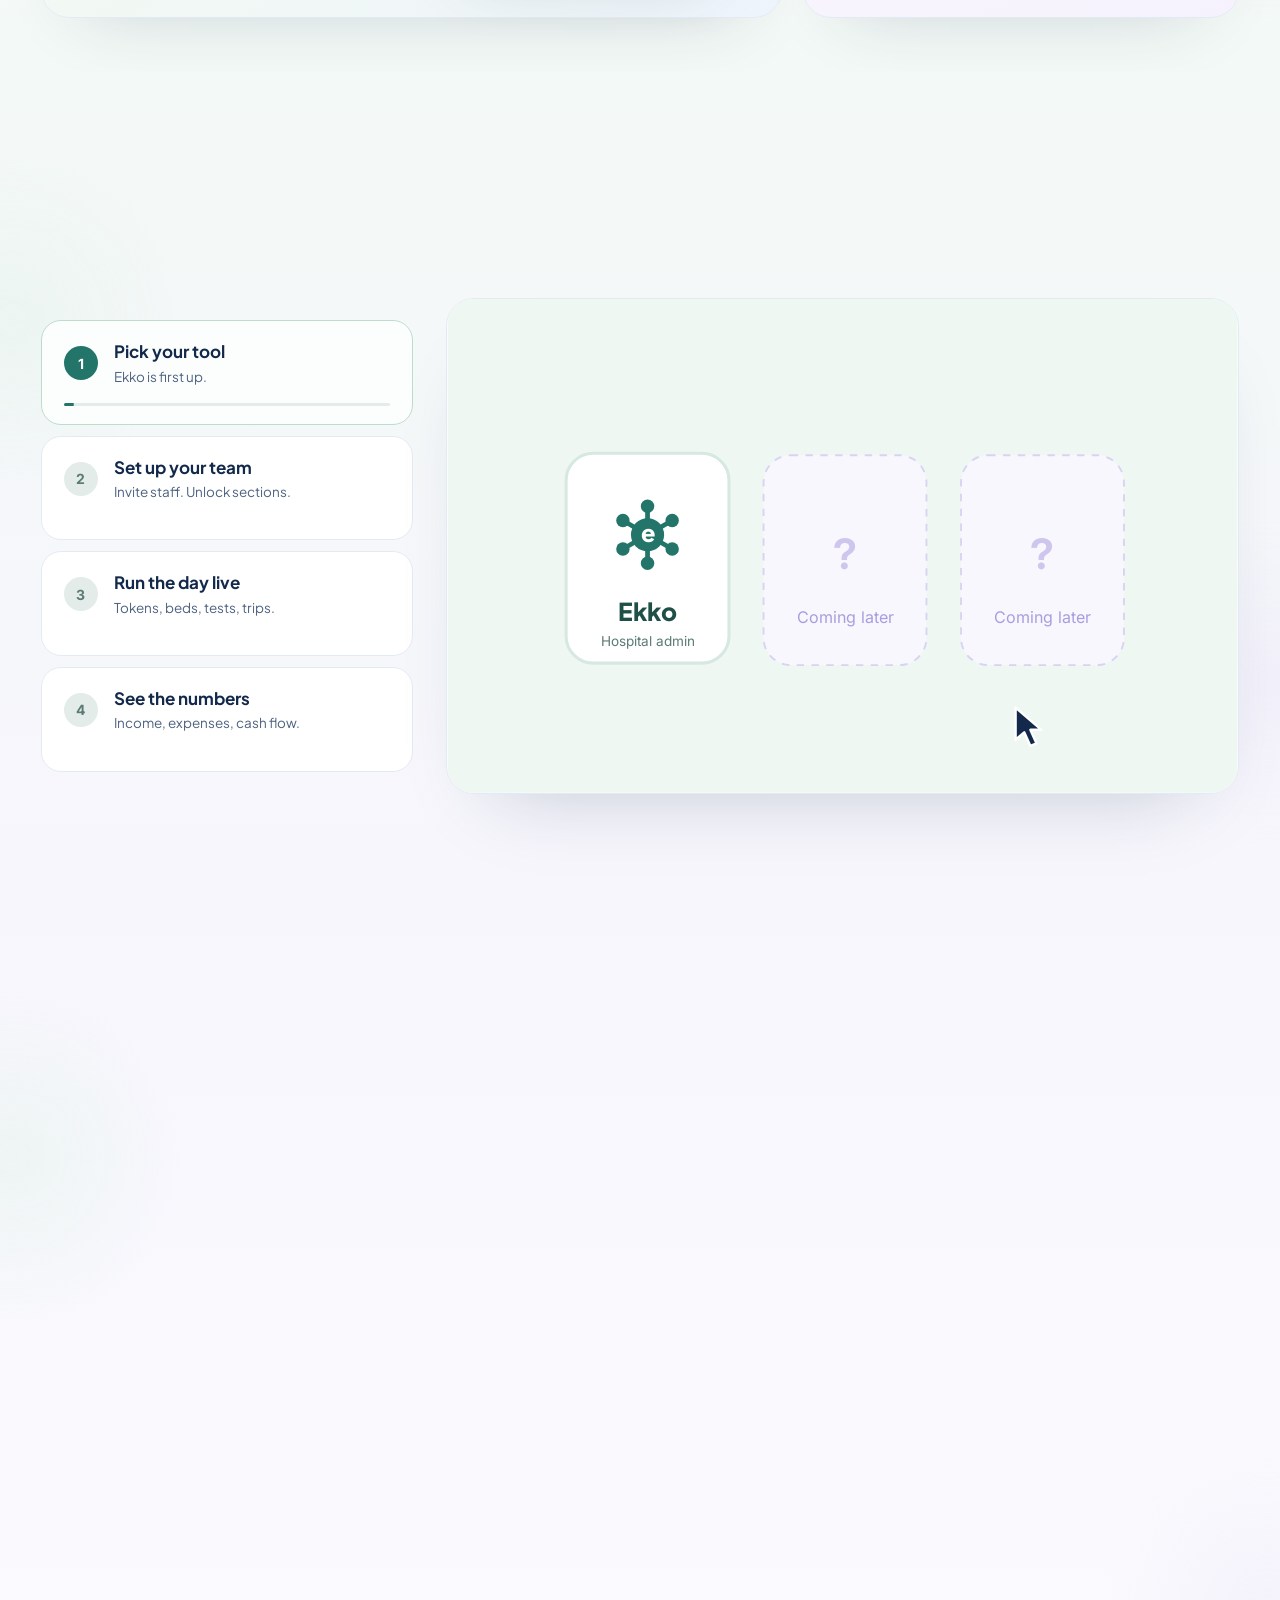
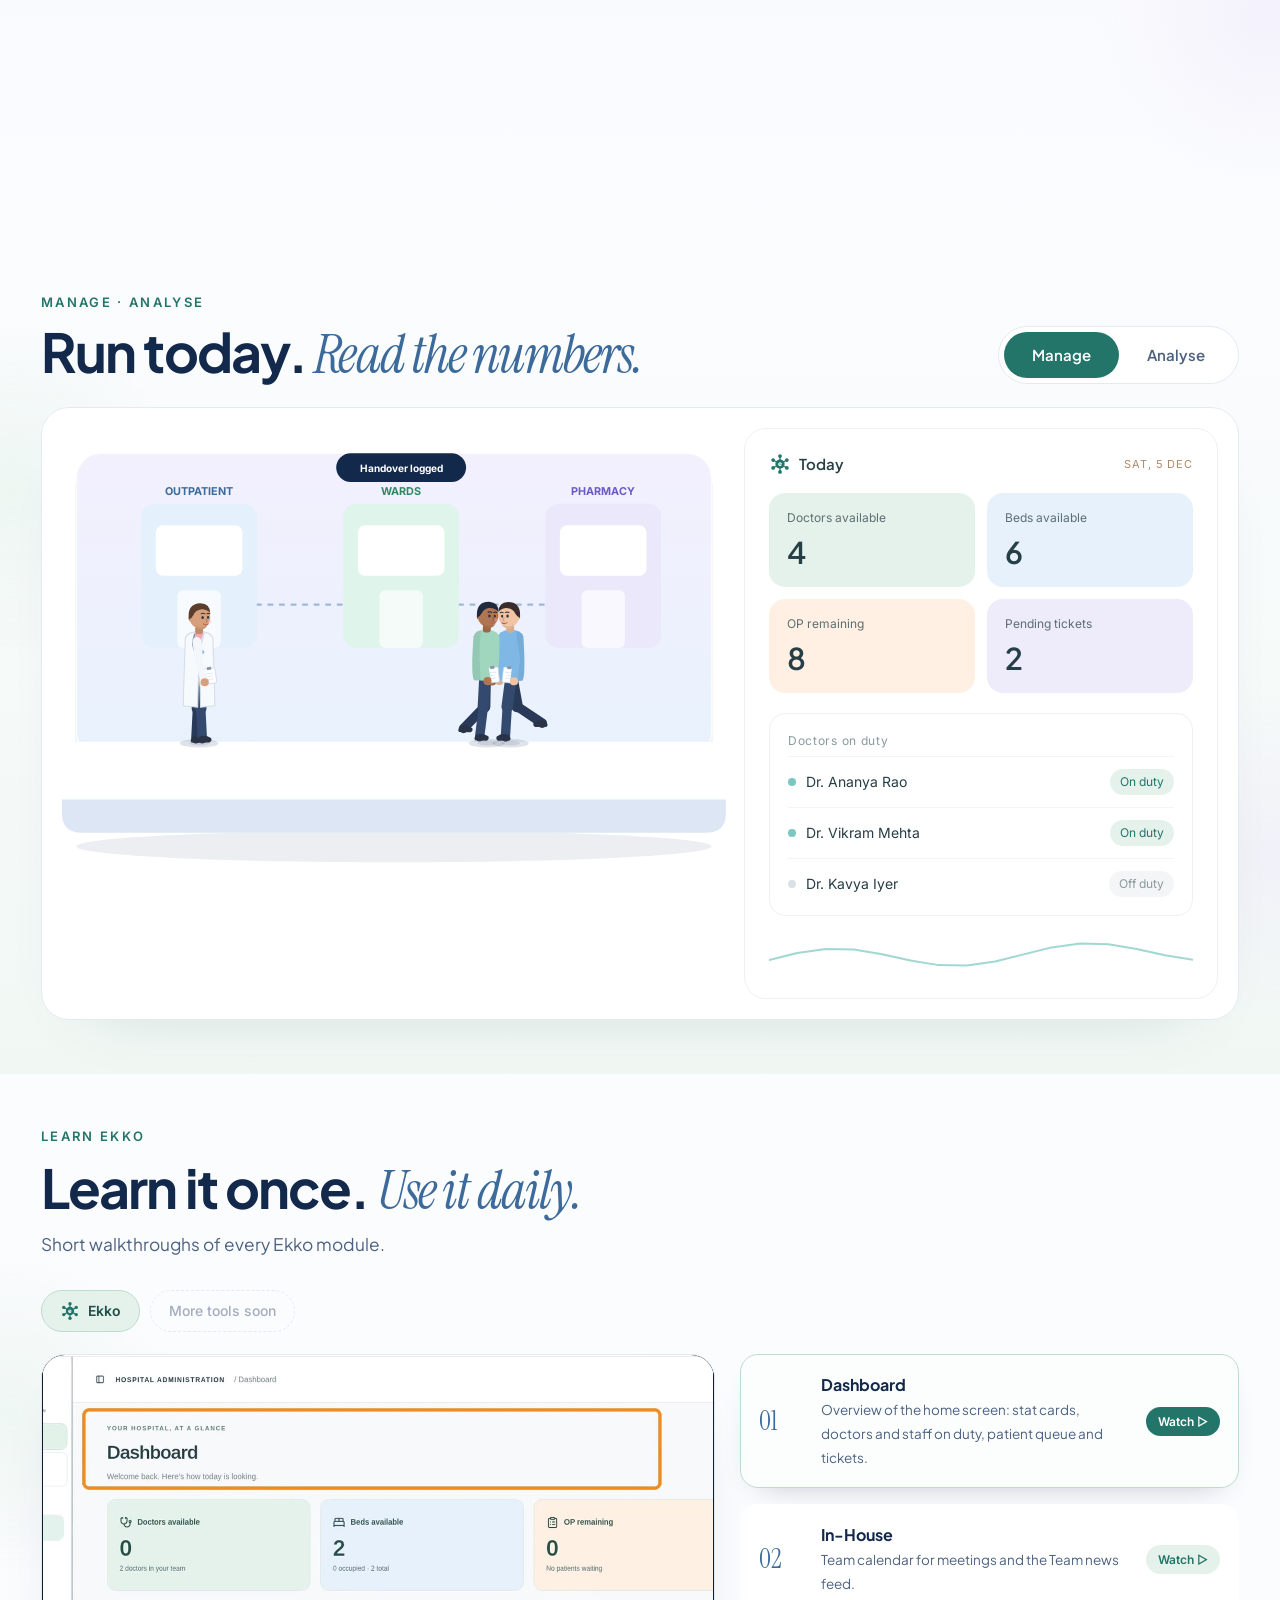
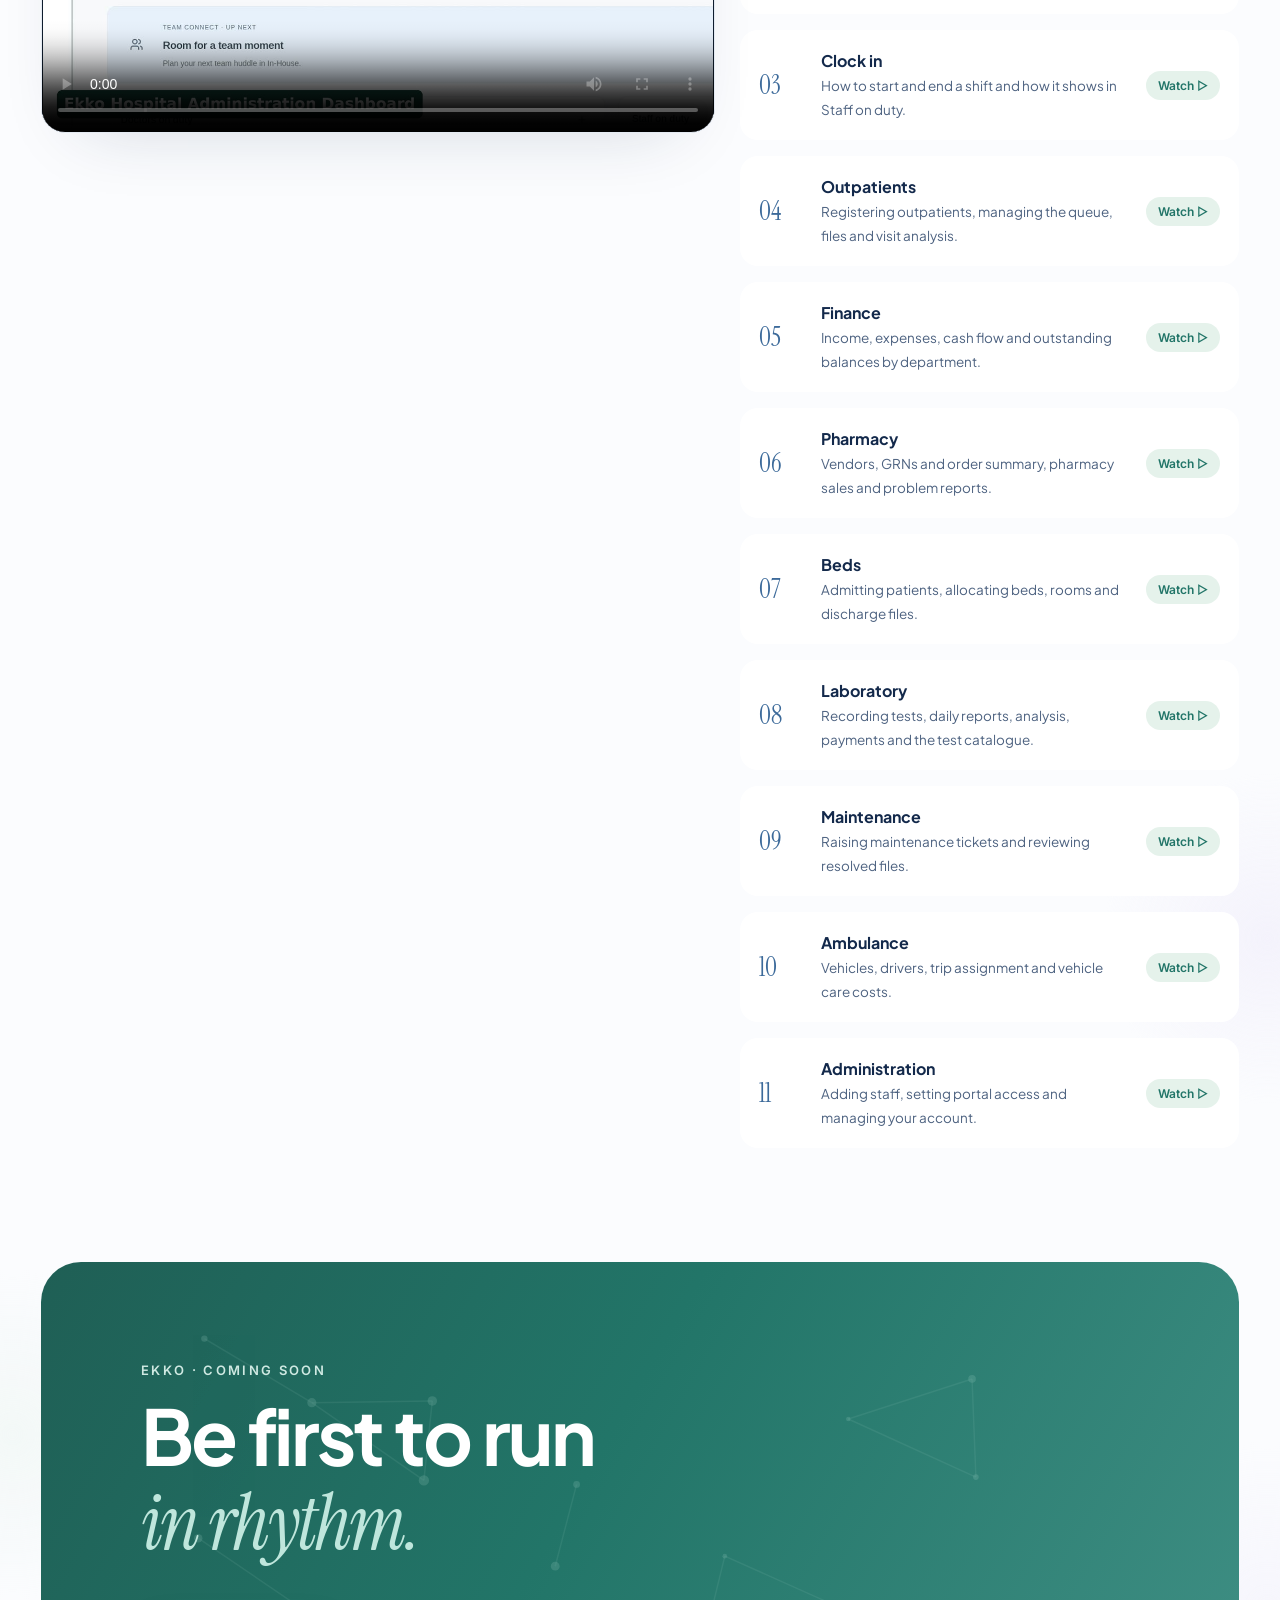
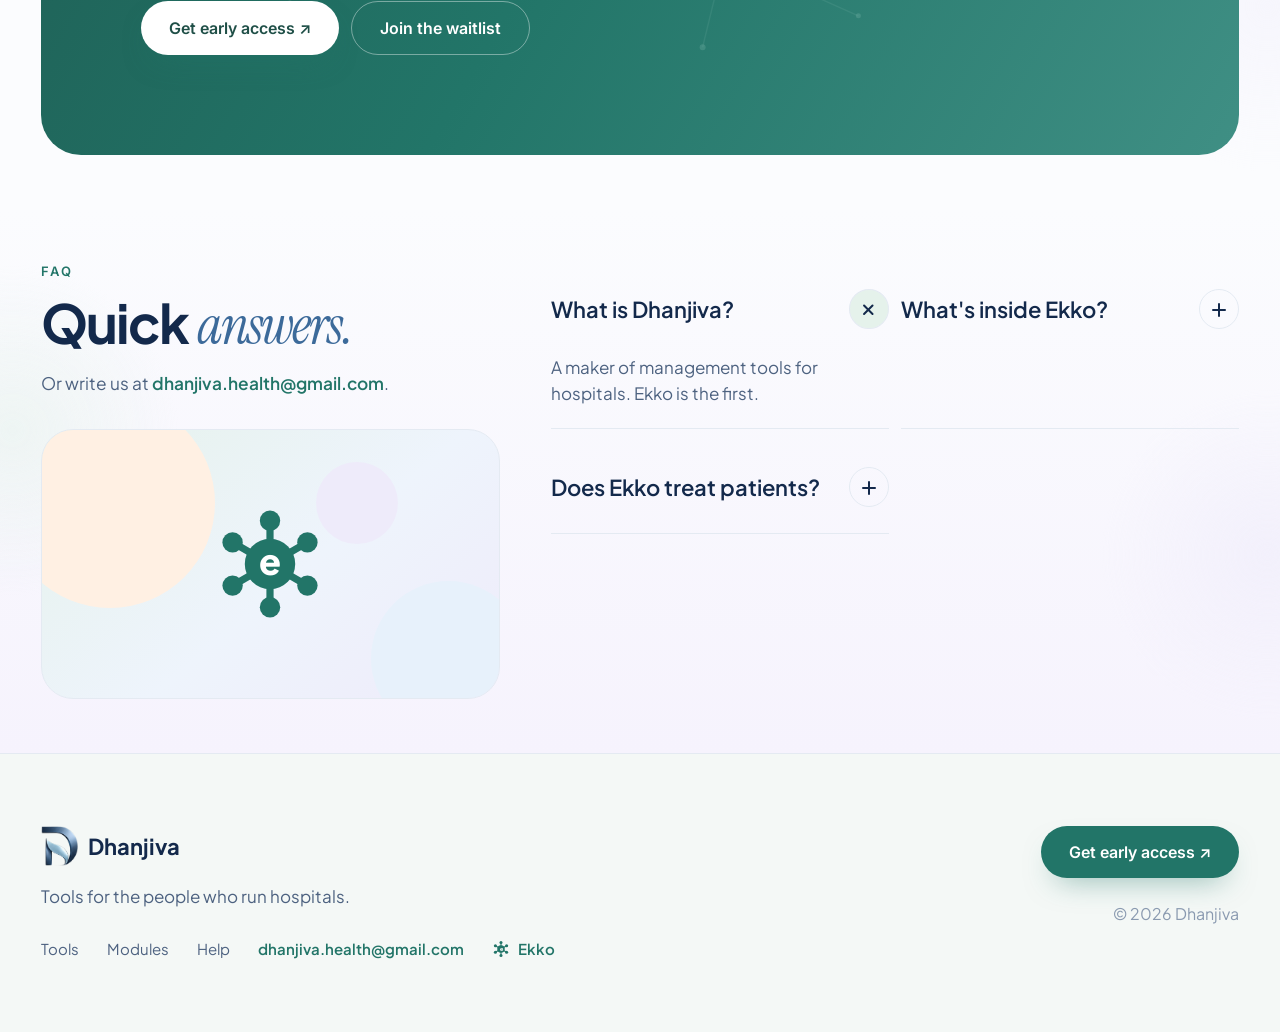
==== commit 9437187c: "Mobile redesign: compact header, room chips with bottom sheet, tidy sections Co-authored-by: jsumant" ====
--- a/index.html
+++ b/index.html
@@ -205,5 +205,6 @@
 <script src="js/hero-art.js"></script>
 <script src="js/site.js"></script>
 <script src="js/hero-rooms.js"></script>
+<script src="js/mobile.js"></script>
 </body>
 </html>
--- a/css/site.css
+++ b/css/site.css
@@ -372,3 +372,251 @@
  .room-s{transform:scale(1.6)}
  .hero-stage.zoomed{min-height:460px}
 }
+
+/* =====================================================================
+   PHONE (≤640px): mobile-first redesign. Desktop rules above are untouched.
+   ===================================================================== */
+.room-chips,.m-seg,.rv-grab,.rv-back{display:none}
+@media(max-width:640px){
+ :root{--gut:20px;--radius:22px}
+ html{-webkit-text-size-adjust:100%}
+ body{font-size:16px;overflow-x:hidden}
+ h1{font-size:42px!important;letter-spacing:-.04em;line-height:1.04}
+ h2{font-size:31px!important;line-height:1.1;letter-spacing:-.035em}
+ .lead{font-size:16px!important;line-height:1.55}
+ .eyebrow{font-size:11.5px;letter-spacing:.16em}
+ .sec{padding:52px 0!important}
+ .sec::before,.sec::after,.sec .blob{display:none}
+ .rv{transform:translateY(14px);transition:opacity .5s ease,transform .5s ease}
+ .btn{padding:13px 20px;font-size:15px;gap:8px}
+ .card{box-shadow:0 18px 40px -30px #13294b40}
+ /* header */
+ .site-header{height:60px;padding:0 16px;background:rgba(251,252,254,.92);border-bottom:1px solid var(--line)}
+ .brand{font-size:19px;gap:8px}.brand img{height:30px}
+ .burger{width:40px;height:40px;background:#fff;display:grid}
+ .burger i{width:16px;transition:transform .25s,box-shadow .25s}
+ .burger[aria-expanded="true"] i{transform:rotate(45deg);box-shadow:none}
+ .burger[aria-expanded="true"] i::after{content:"";display:block;width:16px;height:2px;background:var(--ink);transform:rotate(90deg)}
+ .mobile-nav{inset:68px 12px auto 12px;padding:10px;border-radius:22px;background:#fff;border:1px solid var(--line);box-shadow:0 30px 60px -30px #13294b55;gap:2px;font-size:17px;font-weight:600;opacity:0;transform:translateY(-8px) scale(.98);transform-origin:top right;transition:opacity .22s ease,transform .25s cubic-bezier(.2,.7,.2,1);display:flex;pointer-events:none}
+ .mobile-nav[hidden]{display:none}
+ .mobile-nav.open{opacity:1;transform:none;pointer-events:auto}
+ .mobile-nav a{padding:14px 16px;border-radius:14px}
+ .mobile-nav a:not(.btn):active{background:#f2f6f9}
+ .mobile-nav a:not(.btn)::after{content:"›";float:right;color:var(--mute);font-weight:500}
+ .mobile-nav .btn{justify-content:center;margin:6px 0 4px;padding:15px}
+ .mobile-nav a[href^="mailto"]{font-size:14px;color:var(--teal);text-align:center}
+ .mobile-nav a[href^="mailto"]::after{content:none}
+
+ /* hero */
+ #hero{min-height:0!important;padding:22px 0 36px!important;display:block}
+ .hero-copy{text-align:left}
+ .feat{font-size:12px;padding:5px 12px 5px 5px}.feat>span{width:28px;height:28px}.feat>span svg{width:22px;height:22px}
+ .feat i{padding-left:8px}
+ #hero h1{margin:20px 0 12px!important}
+ .hero-copy>div[style*="margin-top:32px"]{margin-top:22px!important;display:grid!important;grid-template-columns:1fr 1fr;gap:10px!important}
+ .hero-copy .btn{justify-content:center;padding:13px 10px;font-size:14.5px}
+ .hero-copy>p:last-child{display:none}
+ .hero-stage{margin:26px 0 0!important;border-radius:26px;background:linear-gradient(160deg,#f3f9f6,#f4f6fd);border:1px solid var(--line);padding:8px 0 4px;overflow:hidden}
+ .iso-wrap{width:100%;height:auto!important;aspect-ratio:908/638}
+ .hero-stage.zoomed .iso-wrap{opacity:1;pointer-events:auto}
+ .hero-stage.zoomed{min-height:0!important}
+ #iso .room-s{transform:none!important}
+ #iso .room-l{opacity:0}
+ .room-chips{display:flex;gap:8px;overflow-x:auto;scrollbar-width:none;padding:14px 20px 2px;margin:0 -20px;scroll-snap-type:x proximity;-webkit-overflow-scrolling:touch}
+ .room-chips::-webkit-scrollbar{display:none}
+ .room-chips button{flex:none;scroll-snap-align:start;display:inline-flex;align-items:center;gap:8px;padding:10px 15px;border-radius:999px;background:#fff;border:1px solid var(--line);font:600 14px Inter;color:var(--ink);box-shadow:0 8px 18px -14px #13294b55;transition:transform .15s,background-color .2s}
+ .room-chips button:active{transform:scale(.96);background:#f4f7fa}
+ .room-chips button i{width:8px;height:8px;border-radius:50%;background:var(--c)}
+ .room-hint{font-size:13px;color:var(--mute);margin-top:10px;display:flex;align-items:center;gap:6px}
+
+ /* room view → bottom sheet */
+ .rv-back{display:block;position:fixed;inset:0;z-index:80;background:#13294b;opacity:0;pointer-events:none;transition:opacity .3s ease;touch-action:none}
+ .rv-back.on{opacity:.32;pointer-events:auto}
+ .room-view.sheet{position:fixed;left:0;right:0;top:auto;bottom:0;z-index:81;max-height:92svh;border-radius:26px 26px 0 0;padding:6px 16px calc(16px + env(safe-area-inset-bottom));gap:12px;background:#fff;border:none;box-shadow:0 -20px 60px -20px #13294b55;transform:translate3d(0,105%,0);opacity:1;transition:transform .42s cubic-bezier(.2,.8,.2,1);overscroll-behavior:contain;touch-action:pan-x}
+ .room-view.sheet.open{transform:none}
+ .room-view.sheet:not(.open){transition:transform .32s cubic-bezier(.5,0,.75,0)}
+ .room-view.sheet .rv-grab{display:block;width:100%;height:22px;flex:none;position:relative;cursor:grab;touch-action:none}
+ .room-view.sheet .rv-grab::before{content:"";position:absolute;left:50%;top:9px;width:40px;height:5px;margin-left:-20px;border-radius:3px;background:#d5dde7}
+ .room-view.sheet .rv-top{margin:-4px 0 0}
+ .room-view.sheet .rv-tabs{margin:0 -4px;padding:2px 4px}
+ .room-view.sheet .rv-tab{padding:8px 13px;font-size:13px}
+ .room-view.sheet .rv-x{width:38px;height:38px}
+ .room-view.sheet .rv-scene{flex:none;aspect-ratio:920/560;border-radius:18px;background:#f4f7fa}
+ .room-view.sheet .rv-info{gap:12px;padding:2px 2px 0}
+ .room-view.sheet .rv-line{font-size:18px}
+ .room-view.sheet .rv-stat{display:block}
+ .room-view.sheet .rv-stat b{font-size:18px}
+ .room-view.sheet .rv-chip{font-size:12.5px;padding:7px 11px}
+ .room-view.sheet .rv-link{display:flex;justify-content:center;padding:13px;border-radius:999px;background:var(--mint);font-size:14.5px;justify-self:stretch;margin-top:2px}
+
+ /* tools */
+ .tools-grid{gap:14px!important;margin-top:22px!important}
+ .ek-card{padding:22px!important;gap:20px}
+ #ek-brand svg{width:46px;height:46px}
+ #ek-brand>div>div:first-child{font-size:30px!important}
+ #ek-brand>div>div:last-child{font-size:10.5px!important}
+ .ek-card>div>div[style*="margin:22px 0 14px"]{margin:16px 0 12px!important}
+ .ek-card p[style*="30px"]{font-size:23px!important}
+ .ek-card p[style*="30px"] em{font-size:26px!important}
+ #chips{flex-wrap:nowrap!important;overflow-x:auto;scrollbar-width:none;margin:16px -22px 20px!important;padding:0 22px}
+ #chips::-webkit-scrollbar{display:none}
+ #chips .chip{flex:none;font-size:12.5px}
+ .ek-card .btn{flex:1;justify-content:center;padding:13px 12px;font-size:14px}
+ .ek-card>div>div:last-child{flex-wrap:nowrap!important;gap:10px!important}
+ .ek-prev{border-radius:18px}
+ .ld{padding:16px}
+ .ld-h{margin-bottom:12px}
+ .ld-k{gap:8px}.ld-k div{padding:12px 14px;border-radius:14px}.ld-k b{font-size:24px;margin-top:2px}.ld-k small{font-size:11.5px}
+ .ld-sp{height:28px;margin-top:10px}
+ .ld-l{margin-top:12px;padding:2px 14px}.ld-r{padding:9px 0;font-size:13.5px}
+ .soon-card{padding:22px!important}
+ .soon-card>div[style*="32px"]{font-size:23px!important;margin-top:14px!important}
+ .soon-card .lead{font-size:15px!important}
+ #soontiles{margin-top:18px!important;gap:8px!important}
+ #soontiles>div{height:62px!important;animation:none!important;transform:none!important;border-radius:14px!important;padding:0 14px!important}
+
+ /* how it works: stage on top, compact vertical steps */
+ #how .rv[style*="text-align:center"]{text-align:left!important}
+ .how-wrap{margin-top:22px!important;gap:14px!important}
+ .how-stage{aspect-ratio:16/10;border-radius:22px;box-shadow:0 20px 40px -30px #13294b44}
+ .how-steps{gap:8px!important}
+ .hs{padding:13px 16px!important;border-radius:16px;gap:2px 12px}
+ .hs .hn{width:28px;height:28px;font-size:12.5px}
+ .hs-t b{font-size:16px!important}
+ .hs-t small{font-size:13.5px!important;max-height:0;opacity:0;overflow:hidden;transition:max-height .35s ease,opacity .3s ease}
+ .hs.on .hs-t small{max-height:24px;opacity:1}
+ .hs-prog{margin-top:10px}
+ .hs:not(.on) .hs-prog{display:none}
+
+ /* every module: chip row + one panel */
+ #inside{min-height:0!important;display:block!important}
+ .exp{display:flex!important;flex-direction:column;gap:12px!important;margin-top:20px!important;min-height:0!important}
+ #sbar{flex-direction:row;overflow-x:auto;scrollbar-width:none;gap:8px;padding:2px 20px 4px;margin:0 -20px;border:none;background:none;border-radius:0;scroll-snap-type:x proximity}
+ #sbar::-webkit-scrollbar{display:none}
+ #sbar .sbl,#sbar .sbh,#sbar .sbf,#sbar .box2{display:none}
+ #sbar .sbi[id^="sb"]{flex:none;width:auto;margin:0;padding:9px 14px;border-radius:999px;background:#fff;border:1px solid var(--line);font:600 13.5px Inter;white-space:nowrap;scroll-snap-align:start}
+ #sbar .sbi[id^="sb"]>span{width:15px;height:15px}
+ #sbar .sbi.on{background:var(--ink)!important;border-color:var(--ink);color:#fff}
+ #sbar .sbi.on svg *{stroke:#fff}
+ #sbar #sb9{order:99}
+ .m-seg{display:flex;position:relative;padding:4px;border-radius:999px;background:#eef2f6;align-self:flex-start}
+ .m-seg button{position:relative;z-index:1;padding:8px 16px;border-radius:999px;font:600 13px Inter;color:var(--ink2);transition:color .25s}
+ .m-seg button.on{color:var(--ink)}
+ .m-seg i{position:absolute;top:4px;bottom:4px;left:4px;border-radius:999px;background:#fff;box-shadow:0 2px 8px -2px #13294b33;transition:transform .3s cubic-bezier(.2,.7,.2,1),width .3s cubic-bezier(.2,.7,.2,1)}
+ .exp-scene{padding:14px;border-radius:22px}
+ #ctitle{padding:0 2px 6px!important}
+ #csvg{min-height:0!important;flex:none;aspect-ratio:920/560;height:auto}
+ .exp-data{gap:6px;margin-top:8px}
+ .exp .eu{max-height:none!important;padding:16px;border-radius:22px;background:#fff;font-size:13px}
+ .exp:not(.ui) .eu{display:none}
+ .exp.ui .exp-scene{display:none}
+ .eu h3{font-size:22px}
+ .eu .tr{font-size:12px}
+ .eu .kc b{font-size:20px}
+
+ /* manage / analyse */
+ #ma .wrap>div:first-child{gap:16px!important}
+ #tabs{width:100%;display:flex}
+ #tabs button{flex:1;padding:11px 0;font-size:14.5px}
+ .ma-box{display:flex!important;flex-direction:column;padding:12px!important;gap:12px!important;margin-top:16px!important;min-height:0!important;border-radius:22px}
+ #mal svg{height:auto!important;aspect-ratio:920/560}
+ #mal>div[style*="grid-template-rows"]{height:auto!important;grid-template-rows:auto auto!important}
+ #mal>div[style*="grid-template-rows"]>div:last-child{grid-template-columns:1fr!important}
+ #mar{border-radius:18px}
+ #mar.eu{padding:14px!important}
+
+ /* learn ekko: sticky player, compact lessons */
+ .toolsel{margin-top:18px!important;gap:8px}
+ .tp{padding:8px 14px;font-size:13.5px}
+ .learn-grid{gap:12px!important;margin-top:14px!important}
+ .player{position:sticky!important;top:68px!important;z-index:5;border-radius:18px;box-shadow:0 16px 30px -18px #13294b66}
+ #modlist{gap:6px!important}
+ #modlist .mi{grid-template-columns:30px 1fr auto;gap:10px;padding:11px 12px;border-radius:14px;margin:0;border:1px solid var(--line)}
+ #modlist .mi .n{font-size:20px}
+ #modlist .mi b{font-size:15px}
+ #modlist .mi small{display:-webkit-box;-webkit-line-clamp:1;-webkit-box-orient:vertical;overflow:hidden;font-size:12.5px}
+ #modlist .mi .watch{font-size:11.5px;padding:6px 10px;white-space:nowrap}
+
+ /* cta band */
+ .band{border-radius:26px!important;padding:36px 24px!important;min-height:0!important}
+ .band h2{font-size:36px!important}
+ .band div[style*="margin-top:36px"]{margin-top:24px!important;display:grid!important;grid-template-columns:1fr;gap:10px!important}
+ .band .btn{justify-content:center}
+
+ /* faq */
+ .faq-grid{gap:18px!important}
+ .faq-vis{display:none}
+ #faqlist{gap:0!important}
+ .q-h{font-size:16.5px;padding:18px 0;line-height:1.35}
+ .q-h i{width:32px;height:32px}.q-h i:before,.q-h i:after{left:9px;right:9px;top:15px}
+ .q-a{font-size:15px}
+ .q.open .q-a{padding-bottom:18px}
+
+ /* footer */
+ footer{padding:36px 0 calc(28px + env(safe-area-inset-bottom))}
+ .foot{flex-direction:column;gap:22px}
+ .foot>div:last-child{text-align:left!important;display:flex;flex-direction:column;gap:14px}
+ .foot>div:last-child .btn{justify-content:center}
+ .foot>div:last-child p{margin-top:0!important;font-size:13px}
+ footer p[style*="font-size:17px"]{font-size:15px!important;margin-top:12px!important}
+ .foot-links{gap:12px 20px;margin-top:16px;font-size:14px}
+
+ /* get-ekko page */
+ .float-orb,.orbit{display:none}
+ .coming{min-height:0!important;padding:20px 0 40px!important;display:block;background:linear-gradient(170deg,#eef7f2,#fbfcfe 40%,#f5f3fd)}
+ .coming-card{width:auto!important;margin:0 16px;padding:24px 20px!important;border-radius:24px}
+ #form-view h1{font-size:36px!important;margin:14px 0 8px!important}
+ #form-view .lead{font-size:15.5px!important;margin-bottom:20px!important}
+ .fld{margin-bottom:12px}.fld input,.fld select{height:50px;font-size:16px}
+ .consent{font-size:13.5px;margin:12px 0 18px}
+}
+@media(max-width:640px) and (prefers-reduced-motion:reduce){
+ .room-view.sheet,.rv-back,.mobile-nav,.hs-t small{transition:none}
+}
+@media(max-width:640px){
+ .hero-stage{height:auto!important;min-height:0!important}
+ .ek-card>*,.tools-grid>*,.exp>*,.ma-box>*,.learn-grid>*{min-width:0}
+ #mar .ld{padding:14px}
+ #mar .ld-k div{padding:10px 12px}#mar .ld-k b{font-size:21px}
+ #mar .ld-l{margin-top:10px}#mar .ld-r{padding:8px 0}
+ #mar .ld-sp{display:none}
+ .exp-data>*{min-width:0}
+}
+@media(max-width:640px){
+ .room-view.sheet .rv-stat{display:flex;align-items:baseline;gap:8px;text-align:left}
+ .room-view.sheet .rv-stat small{font-size:12.5px}
+}
+@media(max-width:640px){
+ #ma:has(#ta.on) #mar{display:none}
+ .exp-data>div{flex-direction:column;align-items:flex-start!important;gap:1px;padding:8px 12px!important;border-radius:12px!important}
+ .exp-data>div>div:first-child{font-size:11.5px!important}
+ .exp-data>div>div:last-child{font-size:16px!important}
+}
+@media(max-width:640px){
+ .ek-card .btn{white-space:nowrap;padding:13px 8px;font-size:13.5px}
+ #mal>div>div:first-child>div:first-child{flex-wrap:wrap;gap:4px 12px!important}
+ #mal>div>div:first-child>div:first-child b{flex-basis:100%}
+ .exp .eu,#mar.eu{zoom:.84}
+ .exp .eu{padding:18px}
+}
+@media(max-width:640px){
+ .fld select{-webkit-appearance:none;appearance:none;background:#fff url("data:image/svg+xml,%3Csvg xmlns='http://www.w3.org/2000/svg' width='12' height='8'%3E%3Cpath d='M1 1l5 5 5-5' fill='none' stroke='%238a9ab0' stroke-width='2' stroke-linecap='round'/%3E%3C/svg%3E") no-repeat right 18px center}
+ body:has(.mobile-nav.open)::after{content:"";position:fixed;inset:60px 0 0;background:#13294b;opacity:.12;z-index:48;pointer-events:none}
+}
+@media(max-width:640px){
+ #ekprev .ld-sp{display:none}
+ #ekprev .ld-k b{font-size:22px}
+ #mar .ld{padding:12px}
+ #modlist.clip .mi:nth-child(n+7){display:none}
+ .m-more{display:flex;justify-content:center;width:100%;margin-top:8px;padding:13px;border-radius:999px;border:1px solid var(--line);background:#fff;font:600 14px Inter;color:var(--teal)}
+}
+@media(min-width:641px){.m-more{display:none}}
+.m-more[hidden]{display:none!important}
+@media(max-width:640px){
+ .coming-card{background:none!important;border:none!important;box-shadow:none!important;padding:8px 20px 0!important;margin:0}
+ #form-view>form{background:#fff;border:1px solid var(--line);border-radius:22px;padding:20px 18px;box-shadow:0 18px 40px -30px #13294b40}
+ .success{background:#fff;border:1px solid var(--line);border-radius:22px;padding:28px 20px}
+}
+.room-hint{display:none}
+@media(max-width:640px){.room-hint{display:flex;margin:12px 0 0;padding-left:2px}.room-hint .live{width:7px;height:7px;box-shadow:0 0 0 4px #22756822}}
+@media(max-width:640px){.hero-grid{gap:0!important}.room-hint{margin:16px 0 0}.room-chips{padding-top:10px}}
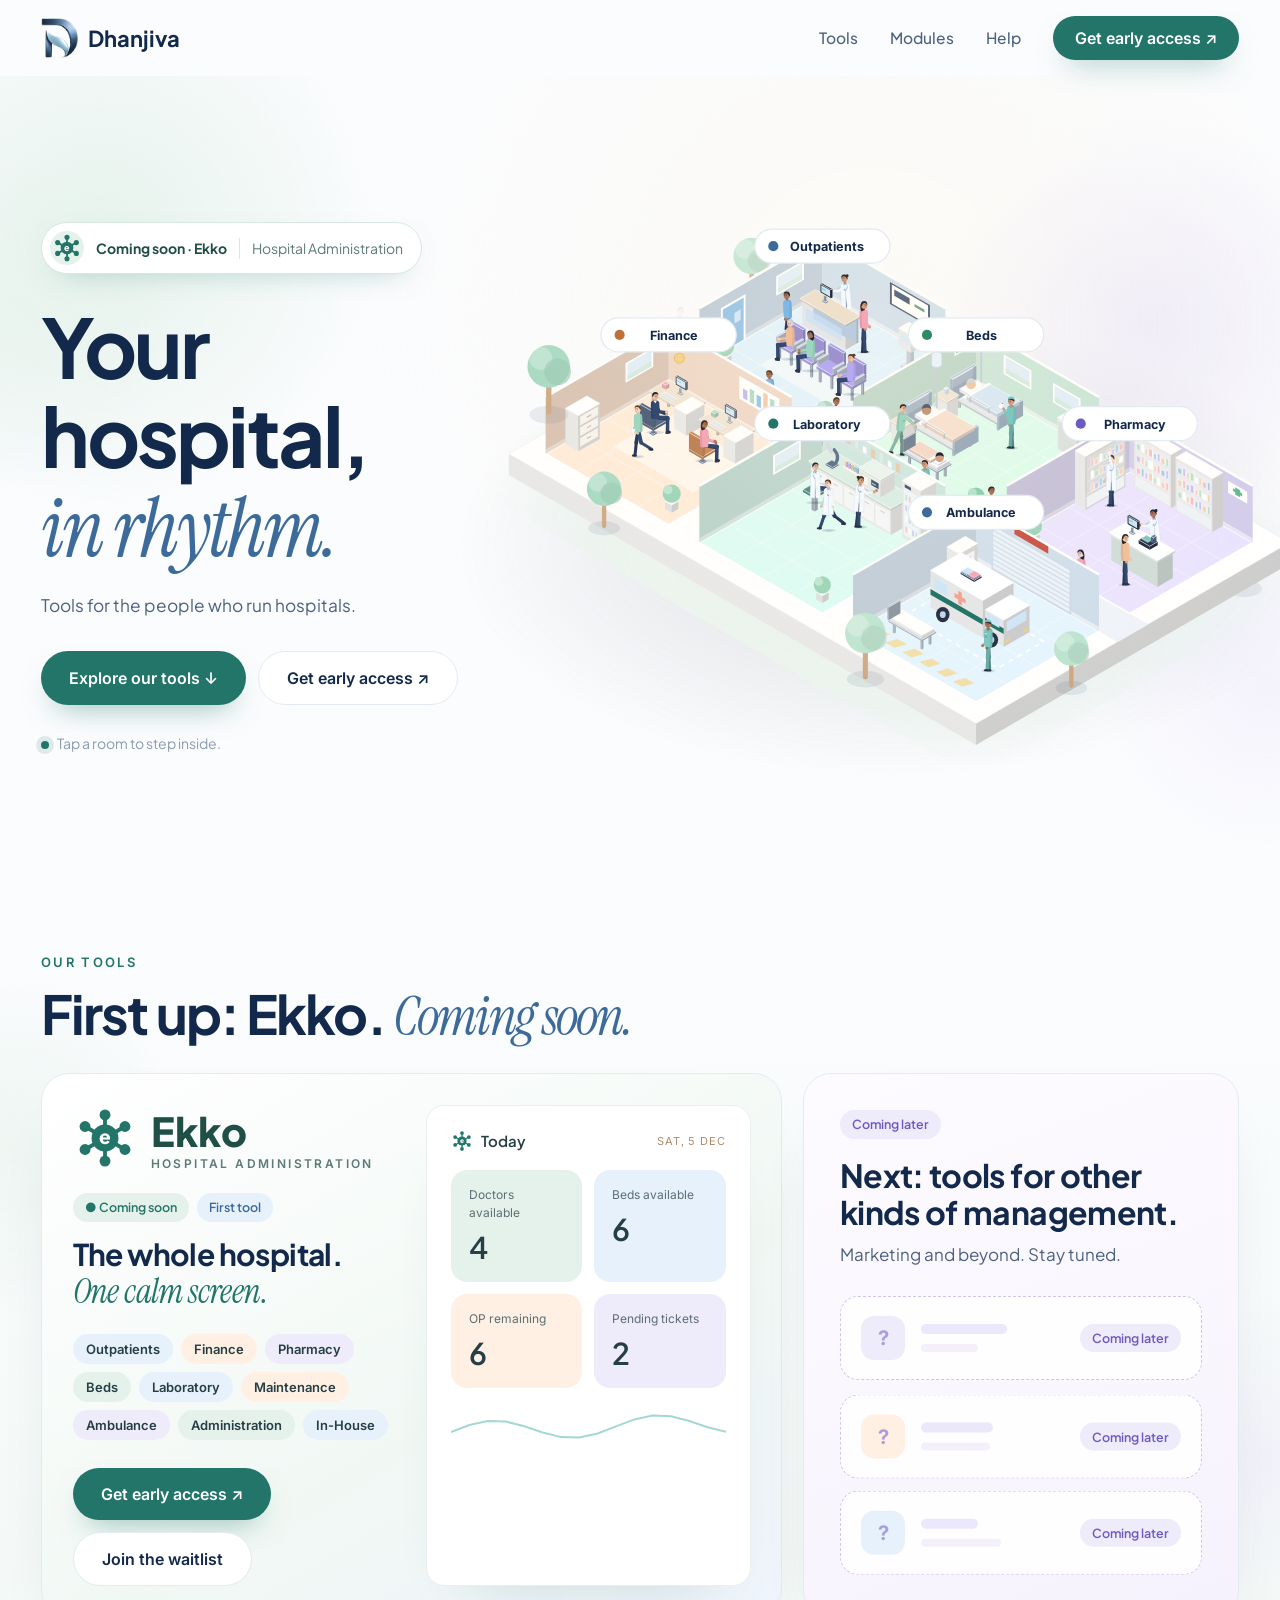
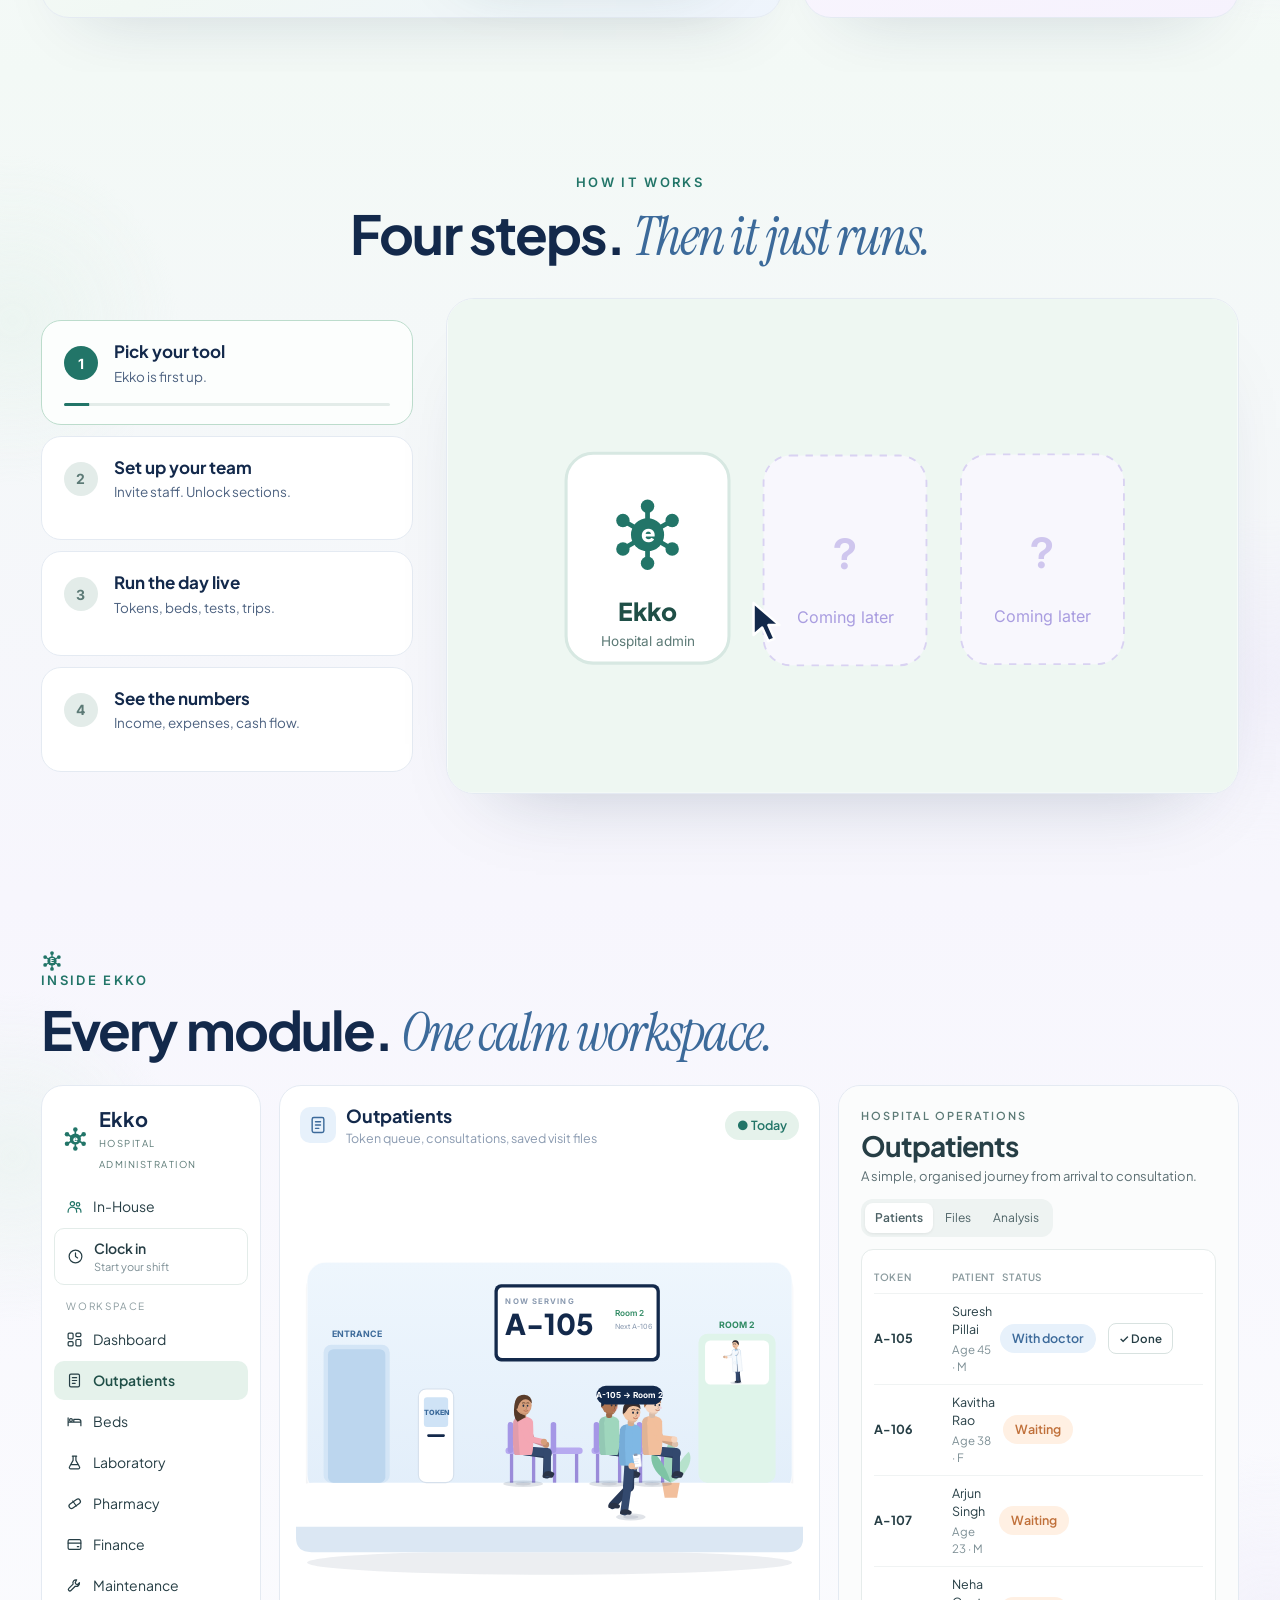
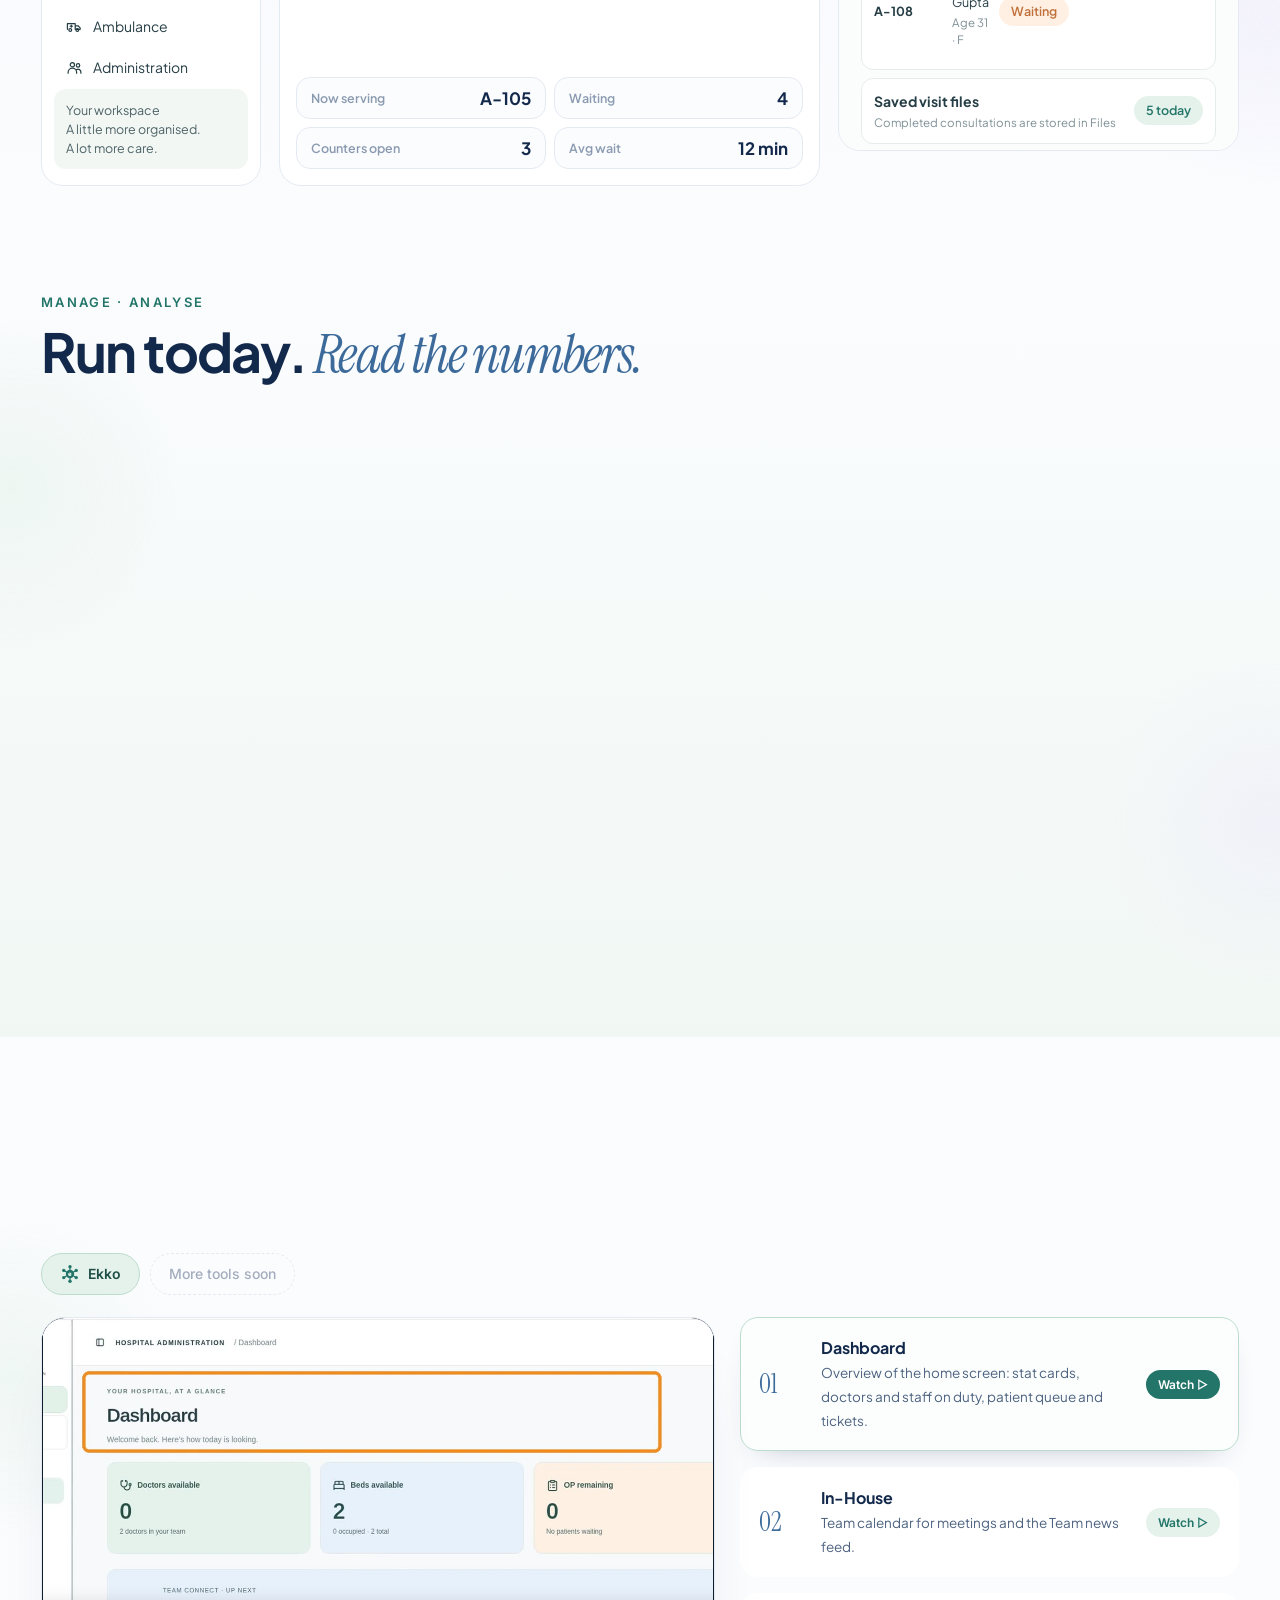
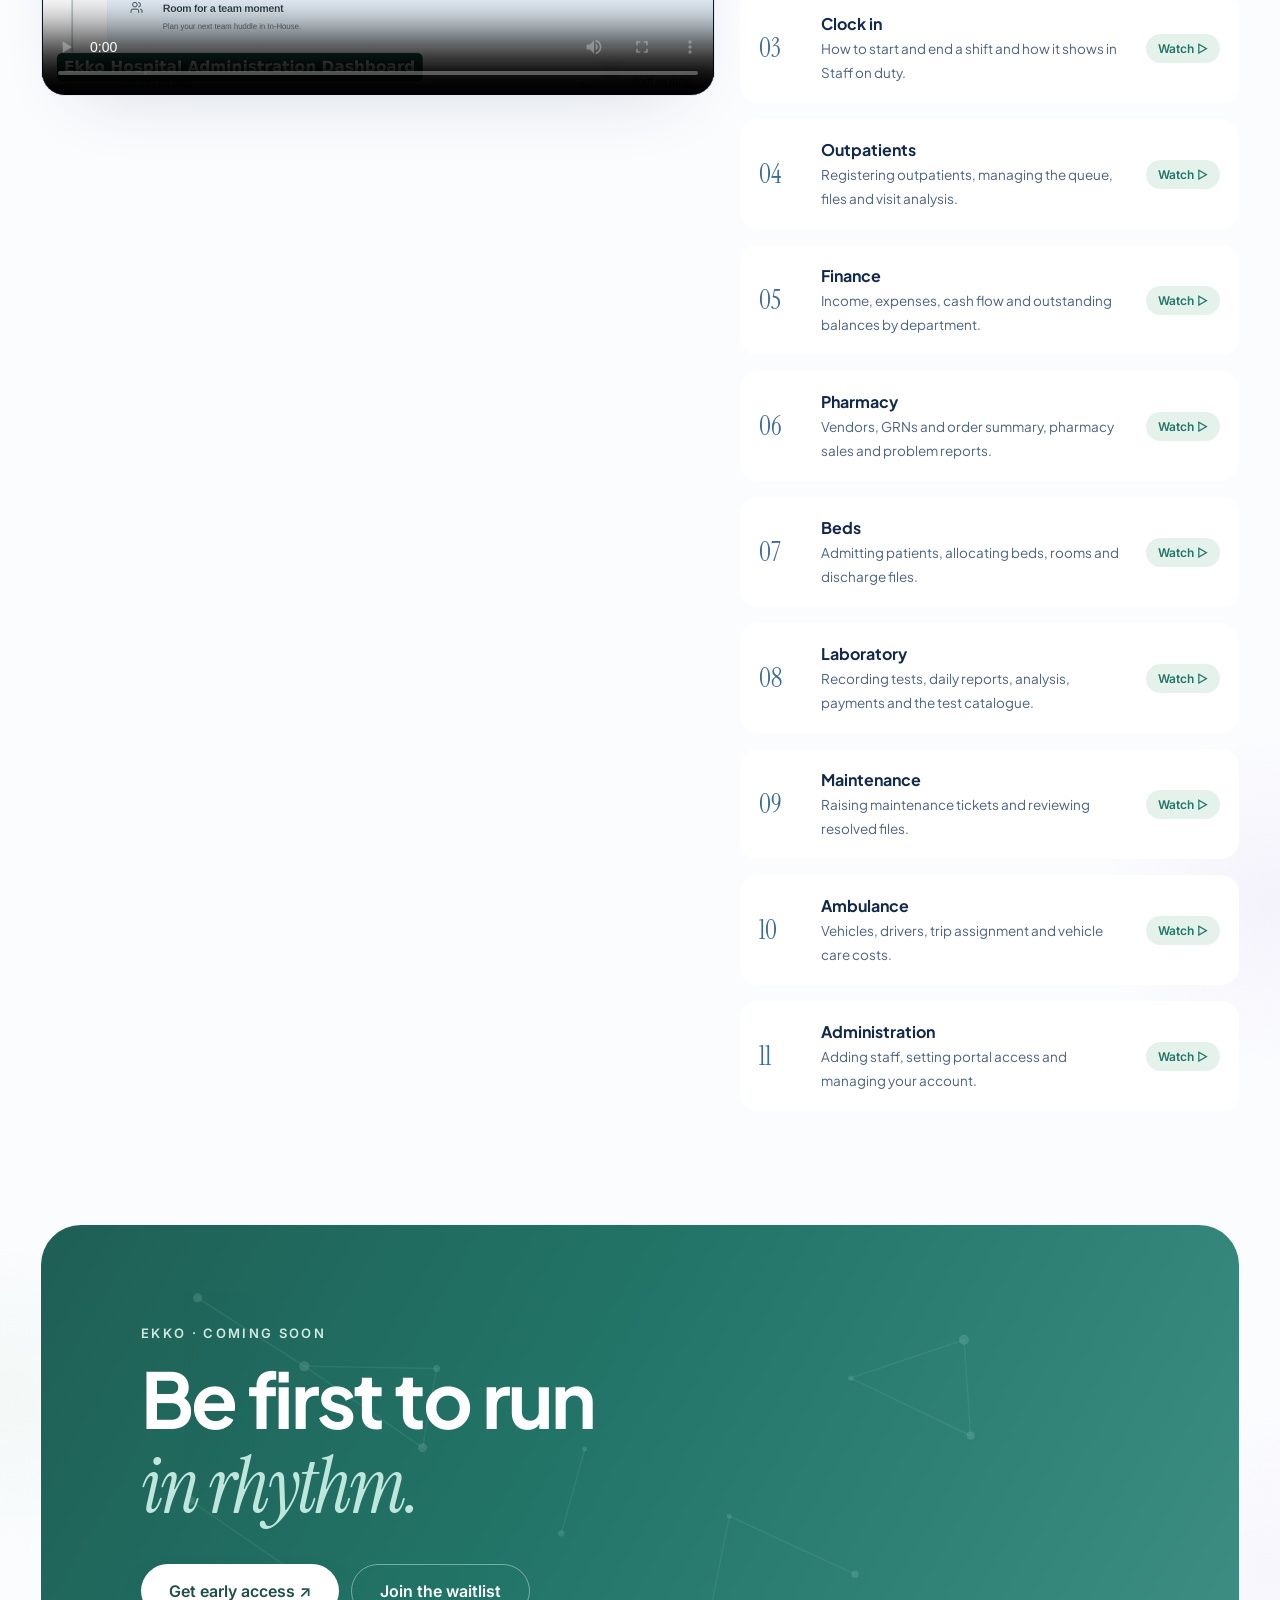
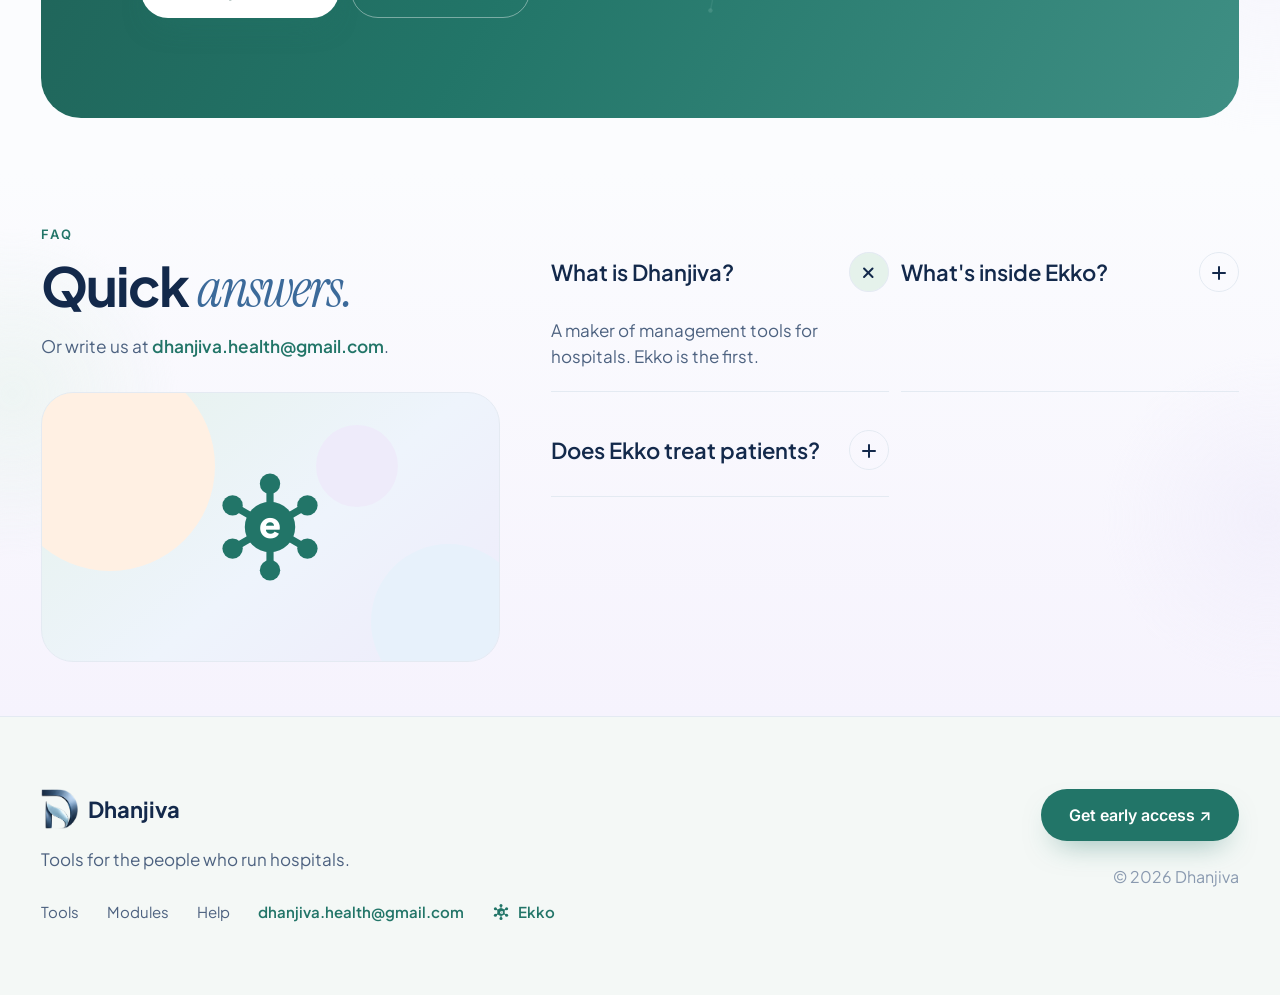
==== commit c9e5876e: "Hero animation: people walk only on floors/corridors/footpath, correct depth layering, no walking th" ====
--- a/index.html
+++ b/index.html
@@ -59,6 +59,8 @@
       <div class="iso-wrap" id="isow">
         <svg id="iso-s" class="iso" viewBox="134 100 908 638" aria-hidden="true"></svg>
         <svg id="iso-d" class="iso" viewBox="134 100 908 638" aria-hidden="true"></svg>
+        <svg id="iso-s2" class="iso" viewBox="134 100 908 638" aria-hidden="true"></svg>
+        <svg id="iso-d2" class="iso" viewBox="134 100 908 638" aria-hidden="true"></svg>
         <svg id="iso" class="iso" viewBox="134 100 908 638" role="group" aria-label="Hospital map. Choose a room to see its module."></svg>
       </div>
     </div>
--- a/css/site.css
+++ b/css/site.css
@@ -237,8 +237,8 @@
 /* ===== smoothness + interaction pass ===== */
 .iso-wrap{position:relative;width:100%;height:clamp(420px,72svh,900px)}
 .iso-wrap .iso{position:absolute;inset:0;width:100%!important;height:100%!important;min-height:0!important;overflow:visible}
-#iso-s,#iso-d{pointer-events:none}
-#iso-d{will-change:transform}
+#iso-s,#iso-d,#iso-s2,#iso-d2{pointer-events:none}
+#iso-d,#iso-d2{will-change:transform}
 .room-g{cursor:pointer;outline:none}
 .room-hit{cursor:pointer}
 .room-l{transition:transform .35s cubic-bezier(.2,.7,.2,1)}
